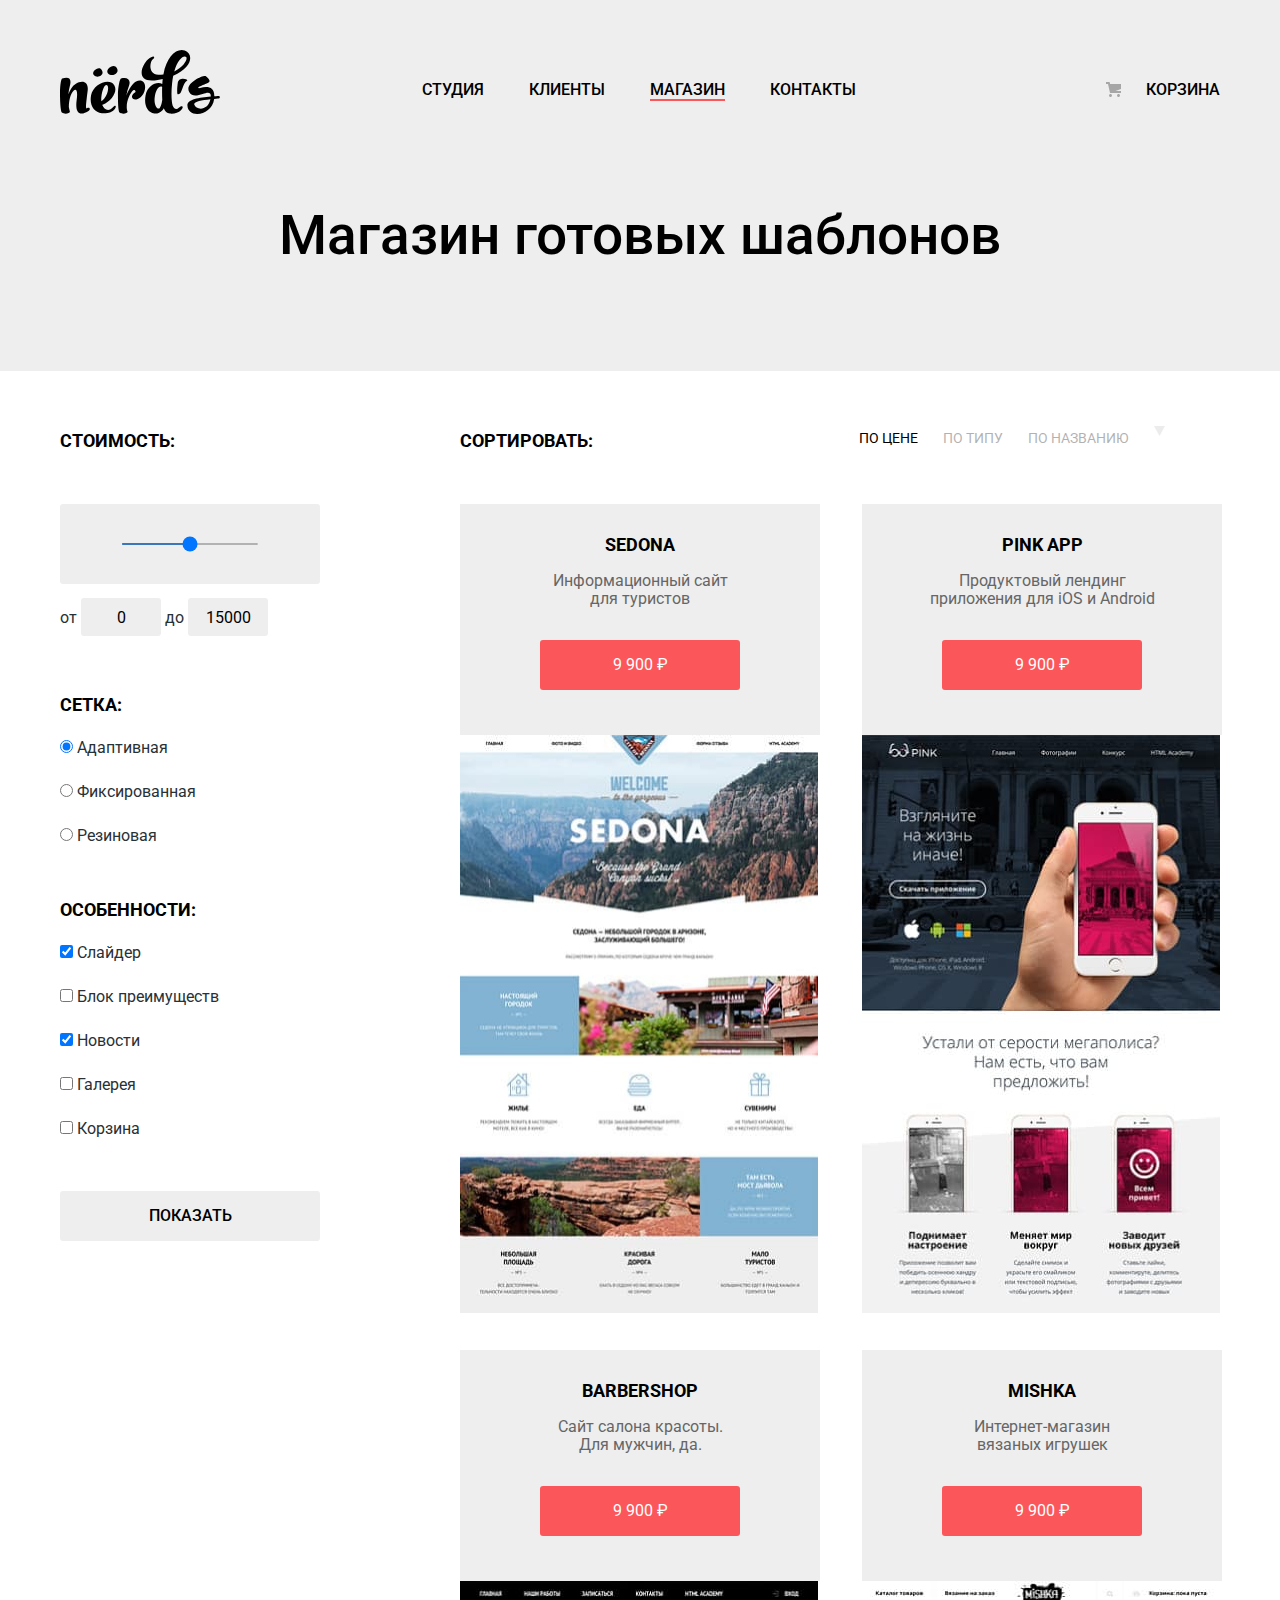
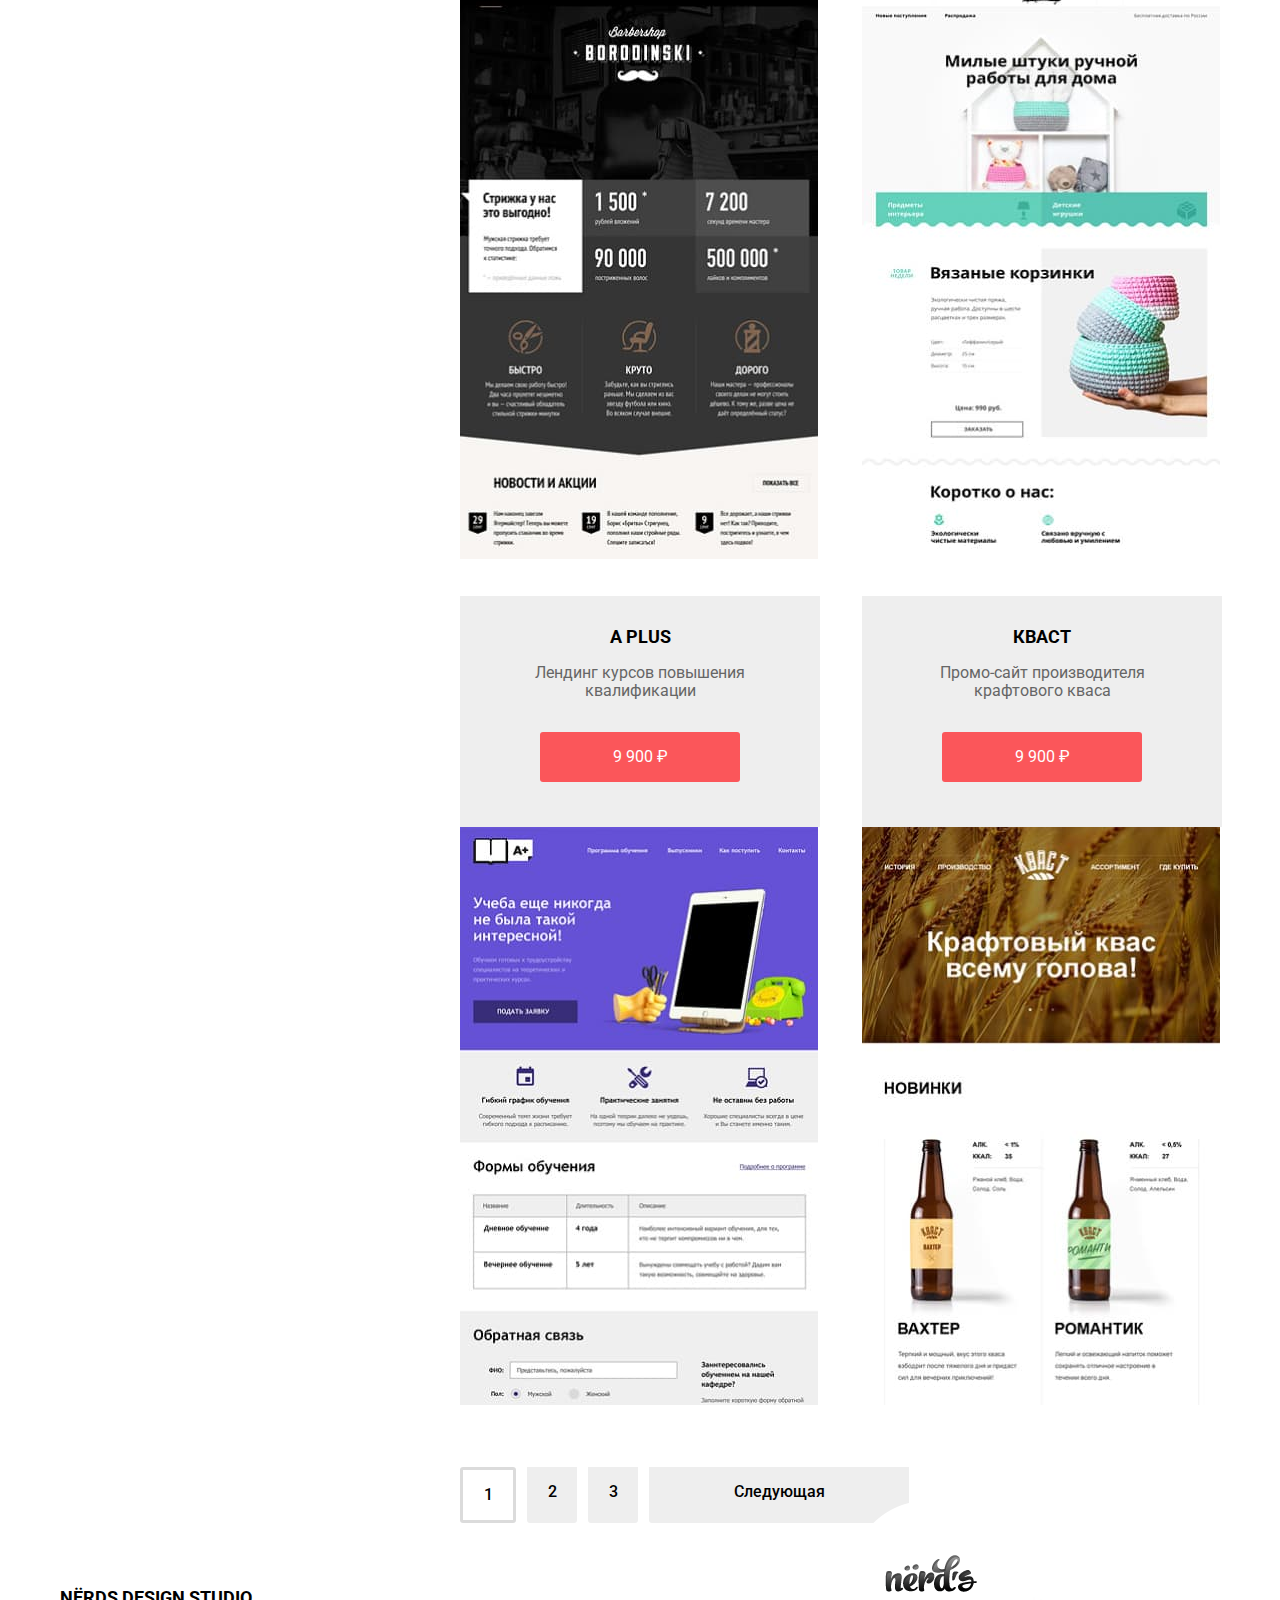
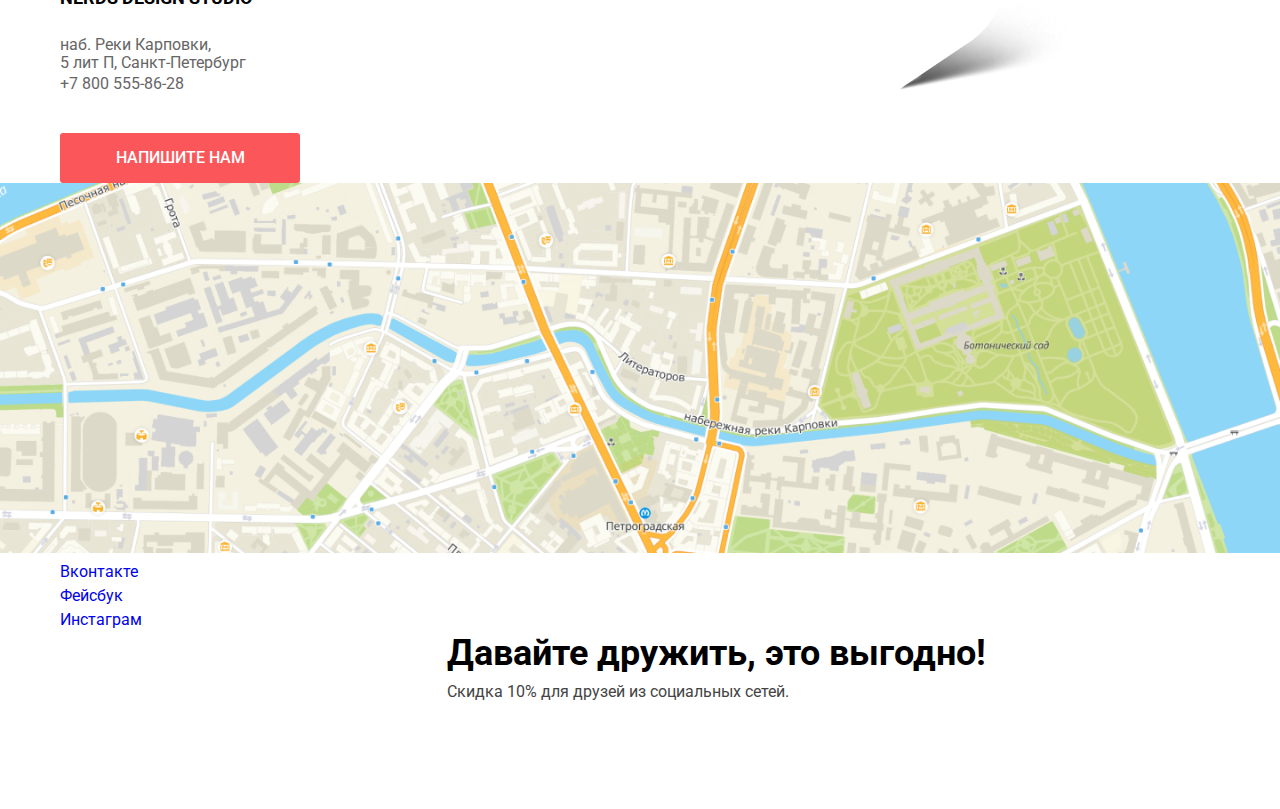
==== catalog.html @ 6fd30f1c "Доработка сетки" ====
<!DOCTYPE html>
<html class="page" lang="ru">
  <head>
    <meta charset="utf-8">
    <link rel="icon" href="favicon.ico.">
    <link rel="icon" href="img/favicon.svg" type="image/svg+xml">
    <link rel="apple-touch-icon" href="img/favicon-180.png">
    <link rel="manifest" href="manifest.webmanifest">
    <title>Нёрдс каталог</title>
    <link href="https://fonts.googleapis.com/css2?family=Roboto:wght@400;500;700&display=swap" rel="stylesheet">
    <link href="normalize.css" rel="stylesheet">
    <link href="style.css" rel="stylesheet">
  </head>

  <body>

    <header class="main-header">
      <div class="container">
        <nav class="main-nav">
          <a class="main-header-logo" href="index.html">
            <img class="logo-img" src="img/nerds-logo.svg" width="160" height="65" alt="Логотип сайта Nёrds">
          </a>
          <ul class="site-nav list">
            <li><a class="site-link link" href="#">Студия</a></li>
            <li><a class="site-link link" href="#">Клиенты</a></li>
            <li><a class="site-link active link" href="catalog.html">Магазин</a></li>
            <li><a class="site-link link" href="#">Контакты</a></li>
          </ul>
          <a class="basket" href="#">Корзина</a>
        </nav>
      </div>
    </header>

    <main class="main">
      <h1 class="catalog-title">Магазин готовых шаблонов</h1>
      <div class="container">
        <div class="filter-container">
          <div class="filter-box">
            <section class="price">
              <h2 class="price-title range-title">стоимость:</h2>
              <form class="filter-form" action="https://echo.htmlacademy.ru/" method="get">
                <p class="box-filter-range">
                  <input class="filter-range" type="range" min="0" max="15000" step="100">
                </p>
                <p class="filter-importance">
                  <label for="min">от</label>
                  <input class="filter-importance-min" type="text" name="min" id="min" value="0">
                  <label for="max">до</label>
                  <input class="filter-importance-max" type="text" name="max" id="max" value="15000">
                </p>
                <h2 class="visually-hidden">Фильтр</h2>
                <fieldset class="layout">
                  <legend class="layout-title range-title">Сетка:</legend>
                  <ul class="layout-list list">
                    <li class="layout-item">
                      <input type="radio" name="view" id="filter-adaptive" value="adaptive" checked>
                      <label class="layout-view" for="filter-adaptive">Адаптивная</label>
                    </li>
                    <li class="layout-item">
                      <input type="radio" name="view" id="filter-fixed" value="fixed">
                      <label class="layout-view" for="filter-fixed">Фиксированная</label>
                    </li>
                    <li class="layout-item">
                      <input type="radio" name="view" id="filter-stretching" value="stretching">
                      <label class="layout-view" for="filter-stretching">Резиновая</label>
                    </li>
                  </ul>
                </fieldset>
                <fieldset class="features">
                <legend class="features-title range-title">Особенности:</legend>
                  <ul class="features-list list">
                    <li class="features-item">
                      <input type="checkbox" name="slider" id="filter-slider" checked>
                      <label for="filter-slider">Слайдер</label>
                    </li>
                    <li class="features-item">
                      <input type="checkbox" name="advantages" id="filter-advantages">
                      <label for="filter-advantages">Блок преимуществ</label>
                    </li>
                    <li class="features-item">
                      <input type="checkbox" name="news" id="filter-news" checked>
                      <label for="filter-news">Новости</label>
                    </li>
                    <li class="features-item">
                      <input type="checkbox" name="gallery" id="filter-gallery">
                      <label for="filter-gallery">Галерея</label>
                    </li>
                    <li class="features-item">
                      <input type="checkbox" name="basket" id="filter-basket">
                      <label for="filter-basket">Корзина</label>
                    </li>
                  </ul>
                </fieldset>
                  <button class="button filter-button button-nav" type="submit">Показать</button>
              </form>
            </section>
          </div>
          <div class="sorting-box">
            <section class="sorting">
              <h2 class="sorting-title range-title">сортировать:</h2>
              <div class="sorting-container">
                <ul class="sorting-list list">
                  <li class="sorting-item">
                    <a class="sorting-link active link" href="#">По цене</a>
                  </li>
                  <li class="sorting-item">
                    <a class="sorting-link link" href="#">По типу</a>
                  </li>
                  <li class="sorting-item">
                    <a class="sorting-link link" href="#">По названию</a>
                  </li>
                  <li class="sorting-item sorting-item-next">
                    <a class="sorting-link-next link active" href="#"></a>
                  </li>
                  <li class="sorting-item sorting-item-back">
                    <a class="sorting-link-back link" href="#"></a>
                  </li>
                </ul>
              </div>
            </section>

            <section class="product">
              <h2 class="visually-hidden">Шаблоны сайтов</h2>
              <ul class="product-list list">
                <li class="product-item">
                  <div class="product-description">
                    <a class="product-title-link link" href="#">
                      <h3 class="product-title">SEDONA</h3>
                    </a>
                    <p class="prodduct-content">Информационный сайт<br>для туристов</p>
                    <button class="button product-button change" type="button">9 900 ₽</button>
                  </div>
                  <div class="product-img-background">
                   <img class="product-img" src="img/img-sedona.jpg" width="358" height="578" alt="Шаблон сайта SEDONA">
                  </div>
                </li>
                <li class="product-item">
                  <div class="product-description">
                    <a class="product-title-link link" href="#">
                      <h3 class="product-title">Pink App</h3>
                    </a>
                    <p class="prodduct-content">Продуктовый лендинг приложения для iOS и Android</p>
                    <button class="button product-button change" type="button">9 900 ₽</button>
                  </div>
                  <img class="product-img" src="img/img-pink.jpg" width="358" height="578" alt="Шаблон сайта PINK">
                </li>
                <li class="product-item">
                  <div class="product-description">
                    <a class="product-title-link link" href="#">
                      <h3 class="product-title">Barbershop</h3>
                    </a>
                    <p class="prodduct-content">Сайт салона красоты.<br>Для мужчин, да.</p>
                    <button class="button product-button change" type="button">9 900 ₽</button>
                  </div>
                  <img class="product-img" src="img/img-barbershop.jpg" width="358" height="578"
                     alt="Шаблон сайта барбершоп BORODINSKI">
                </li>
                <li class="product-item">
                  <div class="product-description">
                    <a class="product-title-link link" href="#">
                      <h3 class="product-title">MISHKA</h3>
                    </a>
                    <p class="prodduct-content">Интернет-магазин<br>вязаных игрушек</p>
                    <button class="button product-button change" type="button">9 900 ₽</button>
                  </div>
                  <img class="product-img" src="img/img-mishka.jpg" width="358" height="578" alt="Шаблон сайта MISHKA">
                </li>
                <li class="product-item">
                  <div class="product-description">
                    <a class="product-title-link link" href="#">
                      <h3 class="product-title">A Plus</h3>
                    </a>
                    <p class="prodduct-content">Лендинг курсов повышения квалификации</p>
                    <button class="button product-button change" type="button">9 900 ₽</button>
                  </div>
                  <img class="product-img" src="img/img-aplus.jpg" width="358" height="578" alt="Шаблон сайта A Plus">
                </li>
                <li class="product-item">
                  <div class="product-description">
                    <a class="product-title-link link" href="#">
                      <h3 class="product-title">КВАСТ</h3>
                    </a>
                    <p class="prodduct-content">Промо-сайт производителя крафтового кваса</p>
                    <button class="button product-button change" type="button">9 900 ₽</button>
                  </div>
                  <img class="product-img" src="img/img-kvast.jpg" width="358" height="578" alt="Шаблон сайта КВАСТ">
                </li>
              </ul>
              <ul class="pages-navigation-list list">
                <li class="pages-navigation-item button-nav active">
                  <a class="pages-navigation-link link button-nav">1</a>
                </li>
                <li class="pages-navigation-item button-nav">
                  <a class="pages-navigation-link link button-nav" href="#">2</a>
                </li>
                <li class="pages-navigation-item button-nav">
                  <a class="pages-navigation-link link button-nav" href="#">3</a>
                </li>
                <li class="pages-navigation-item button-nav">
                  <a class="pages-navigation-link pages-navigation-next link button-nav" href="#">Следующая</a>
                </li>
              </ul>
            </section>
          </div>
        </div>
      </div>

      <section class="contacts">
        <div class="container">
          <h2 class="visually-hidden">Контактная информация</h2>
          <p class="contacts-text">
            <span>NЁRDS DESIGN STUDIO</span><br>наб. Реки Карповки,<br>5 лит П, Санкт-Петербург
          </p>
          <p class="contacts-text-phone">
            <a class="contacts-phone link" href="tel:+78005558628">+7 800 555-86-28</a>
          </p>
          <p class="contacts-button">
            <a class="contacts-link button link change" href="#">Напишите нам</a>
          </p>
        </div>
        <img class="contacts-map-img" src="img/map.png" width="1440" height="416" alt="Карта">
        <img class="contacts-marker-img" src="img/map-marker.png" width="231" height="190" alt="Маркер на карте указывает
          месторасположение">
      </section>

    </main>

    <footer class="main-footer container footer-box">
      <section class="socials">
        <h2 class="visually-hidden">Социальные сети</h2>
        <ul class="socials-list list">
          <li class="socials-item">
            <a class="socials-button link" href="#">Вконтакте</a>
          </li>
          <li class="socials-item">
            <a class="socials-button link" href="#">Фейсбук</a>
          </li>
          <li class="socials-item">
            <a class="socials-button link" href="#">Инстаграм</a>
          </li>
        </ul>
      </section>

      <section class="copyright">
        <h2 class="copyright-title">Давайте дружить, это выгодно!</h2>
        <p class="copyright-text">Скидка 10% для друзей из социальных сетей.</p>
      </section>
    </footer>

    <!-- <div class="container">
      <section class="modal">
        <h2 class="modal-title">Напишите нам</h2>
        <form class="connection-form" action="https://echo.htmlacademy.ru/" method="post">
          <div class="modal-input-box">
          <p>
            <label class="modal-name modal-field" for="name">Ваше имя:</label><br>
            <input class="connection-field connection-name" type="text" name="name" id="name" placeholder="Имя Фамилия" required>
          </p>
          <p>
            <label class="modal-email modal-field" for="email">Ваш email:</label><br>
            <input class="connection-field connection-email" type="email" name="email" id="email" placeholder="email@example.com " required>
          </p>
          </div>
          <p>
            <label class="modal-text modal-field" for="text">Текст письма:</label><br>
            <textarea class="connection-field connection-text" rows="5" cols="80" id="text" name="text" placeholder="В свободной форме"></textarea>
          </p>
            <button class="button connection-button change" type="submit">Отправить</button>
        </form>
          <button class="button modal-close" type="button">Закрыть</button>
      </section>
    </div> -->
  </body>
</html>
---- style.css ----
*,
*::before,
*::after {
  box-sizing: border-box;
}

:root {
  --basic-fon: #888888;
  --basic-fon-dark: #EEEEEE;
  --basic-text: #283136;
  --basic-black: #000000;
  --basic-red: #FB565A;
  --basic-golden: #EFC849;
  --basic-grin: #00CA74;
  --basic-grin-light: #00BC6C;
  --basic-grin-dark: #00AA62;
  --basic-white: #FFFFFF;
  --basic-gray: #666666;
  --basic-gray-dark: #444444;
  --basic-gray-light: #D7DCDE;
  --basic-red-light: #E74246;
  --basic-red-dark: #D7373B;
  --basic-gold-light: #EAB534;
  --basic-gold-dark: #E5A722;
  --basic-gray-gray: #B4B9BB;
  --basic-gray-graphite: #DFDFDF;
  --basic-gray-graphite-light: #D5D5D5;
  --basic-graphite: #DBDBDB;
  --basic-white-gray: rgba(255, 255, 255, 0.3);
  --basic-black-gray: rgba(0, 0, 0, 0.3);
  --basic-active-gray: #C1C1C1;
  --basic-white-light: rgba(0, 0, 0, 0.0001);
  --basic-shadow: rgba(0, 1, 1, 0.1);
  --basic-gray-next: #A6A6A6;
}

.page {
  height: 100%;
}


body {
  min-height: 100%;
  min-width: 960px;
  display: grid;
  grid-template-rows: min-content 1fr min-content;
  align-content: start;
  margin: 0;
  padding: 0;
  font-family: "Roboto", Arial, sans-serif;
  font-size: 16px;
  line-height: 24px;
  font-weight: 400;
  color: var(--basic-text);
  background-color: transparent;
}

.main-nav {
  display: grid;
  grid-template-columns: 160px 1fr min-content;
}

.container {
  width: 1180px;
  margin: 0 auto;
  padding: 0 10px;
}
.button {
  font: inherit;
  text-align: center;
  vertical-align: middle;
  text-transform: uppercase;
  border: none;
}

.link {
  text-decoration: none;
}

.list {
  list-style: none;
}

.slide-list {
  margin: 0;
  padding: 0;
}

.site-nav {
  display: flex;
  width: 530px;
  height: 30px;
  line-height: 30px;
  font-weight: 500;
  text-transform: uppercase;
  color: var(--basic-black);
  background-color: transparent;
  margin: 0;
  padding: 0;
  margin-left: 202px;
  padding-top: 75px;
}

.site-nav a {
  text-decoration: none;
  color: var(--basic-black);
  margin-right: 45px;
}

.basket {
  line-height: 30px;
  font-weight: 500;
  text-transform: uppercase;
  color: var(--basic-black);
  background-color: transparent;
  text-decoration: none;
  padding-top: 75px;
  display: flex;
}

.basket::before {
  content: '';
  width: 15px;
  height: 15px;
  background-image: url(img/basket-icon.svg);
  background-repeat: no-repeat;
  margin: 7px 25px 0 0;

}

.main-header,.main-slide {
  background-color: var(--basic-fon-dark);
}

.main-slide {
  margin-bottom: 80px;
}

.site-nav a:hover,.basket:hover,.product-title:hover {
  color: var(--basic-red);
}

.basket:active,.site-link:active {
  color: var(--basic-black-gray);
}

.site-link.active,.basket.active {
  border-bottom: 2px solid var(--basic-red);
}

.logo-img:hover {
  opacity: 0.7;
}

.logo-img:active{
  opacity: 0.3;
}

.main-header-logo {
  padding-top: 49px;
}

.visually-hidden {
  position: absolute;
  width: 1px;
  height: 1px;
  margin: -1px;
  border: 0;
  padding: 0;
  clip-path: inset(100%);
  clip: rect(0 0 0 0);
  overflow: hidden;
}

.slide-item {
  display: grid;
  grid-template-columns: 1fr 760px;
}

.slide-box {
  padding-top: 78px;
  padding-bottom: 80px;
}

.slide-button {
  display: flex;
  justify-content: space-between;
  align-items: center;
  width: 88px;
  height: 18px;
  margin: 0;
  padding: 0;
}

.slide-title {
  font-size: 55px;
  line-height: 55px;
  color: var(--basic-black);
  font-weight: 500;
  margin: 0 0 25px;
}

.slide-link,.contacts-link {
  text-decoration: none;
  color: var(--basic-white);
  background-color: var(--basic-red);
  font-weight: 500;
  line-height: 18px;
  display: inline-block;
  width: 240px;
  height: 50px;
  border-radius: 3px;
  display: flex;
  align-items: center;
  justify-content: center;
}

.slide-text {
  margin: 0 0 38px;
}

.slide-switch {
  width: 18px;
  height: 18px;
  background-color: var(--basic-white);
  border-radius: 50%;
}

/*.slide-switch.active {
  display: block;
  width: 8px;
  height: 8px;
  border: 2px solid var(--basic-active-gray);
  border-radius: 50%;
}*/

.slide-img,.contacts-map-img {
  max-width: 100%;
  height: auto;
}

.services-item::before {
  content: '';
  display: block;
  width: 300px;
  height: 146px;
  margin: 0 0 25px;
}

.services-item-site {
  background-image: url("img/illustration-1.jpg");
  background-repeat: no-repeat;
}

.services-item-applications {
  background-image: url("img/illustration-2.jpg");
  background-repeat: no-repeat;
}

.services-item-presentation {
  background-image: url("img/illustration-3.jpg");
  background-repeat: no-repeat;
}

.services-list {
  display: grid;
  grid-template-columns: 300px 300px 300px;
  grid-gap: 100px;
  margin: 0;
  padding:0 0 80px;
}
.service-card-title {
  font-weight: bold;
  font-size: 24px;
  line-height: 30px;
  text-transform: uppercase;
  color: var(--basic-black);
  margin: 0 0 16px;
}

.service-text {
  font-weight: normal;
  line-height: 24px;
  color: var(--basic-text);
  margin: 0 0 32px;
}

.service-button-box {
  margin: 0;
}

.service-button {
  color: var(--basic-white);
  font-weight: 500;
  line-height: 18px;
  width: 160px;
  height: 50px;
  border-radius: 3px;
  display: inline-block;
}

.service-button.site {
  background-color: var(--basic-red);
  display: flex;
  align-items: center;
  justify-content: center;
}

.service-button.applications {
  background-color: var(--basic-grin);
  display: flex;
  align-items: center;
  justify-content: center;
}

.service-button.presentations {
  background-color: var(--basic-golden);
  display: flex;
  align-items: center;
  justify-content: center;
}

.about-box {
  display: grid;
  grid-template-columns: 655px 1fr;
  margin-bottom: 73px;
}

.about-text {
  font-weight: 500;
  font-size: 45px;
  line-height: 45px;
  color: var(--basic-black);
  margin: 0 0 32px;
  padding-top: 73px;
}

.about-list {
  margin: 0;
  padding: 0;
}

.about-content {
  margin: 0 0 40px;
}

.about-list-title,.advantages-text {
  font-weight: bold;
  text-transform: uppercase;
  font-size: 16px;
}

.about-list-title {
  margin: 0 0 23px;
}

.advantages {
  margin-left: auto;
  padding-top: 39px;
}

.advantages-text {
  color: var(--basic-black);
  margin: 0 0 31px;
  text-align: center;
}

.advantages::before {
  content: '';
  display: block;
  width: 360px;
  height: 208px;
  background-image: url(img/nerds-illustration.png);
  background-repeat: no-repeat;
  margin: 0 0 37px;
}

.advantages-list {
  display: flex;
  width: 360px;
  margin: 0;
  padding: 0;
}

.advantages-content {
  line-height: 18px;
  margin: 0 0 10px;
}

.advantages-text-box {
  margin: 0;
  width: 120px;
}


.advantages-indicator {
  font-weight: bold;
  font-size: 45px;
  line-height: 64px;
  color: var(--basic-black);
}

.percent {
  font-weight: bold;
  font-size: 26px;
  line-height: 40px;
  color: var(--basic-black);
}

.partners {
  margin-bottom: 80px;
}

.partners-img{
  opacity: 0.2;
}

.partners-img:hover {
  opacity: 1;
}

.partners-img:active {
  opacity: 0.1;
}

.partners-img-academy {
  width: 199px;
  height: 57px;
}

.partners-img-barbershop {
  width: 209px;
  height: 90px;
}

.partners-img-pink {
  width: 185px;
  height: 52px;
}

.partners-img-mishka {
  width: 173px;
  height: 84px;
}

.partners-list {
  display: flex;
  justify-content: space-around;
  margin: 0;
  padding: 0;
}

.contacts-text {
  line-height: 18px;
  color: var(--basic-gray);
  margin: 0;
}

.contacts-text-phone {
  margin: 0 0 37px;
}

.contacts-text span {
  font-weight: bold;
  font-size: 18px;
  line-height: 30px;
  text-transform: uppercase;
  color: var(--basic-black);
  margin: 0 0 23px;
  display: inline-block;
}

.contacts-phone {
  color: var(--basic-gray);
}

.contacts-marker-img {
  position: absolute;
  left: 850px;
  right: 360px;
  top: 3100px;
}

.contacts-button {
  margin: 0;
}

.footer-box {
  display: grid;
  grid-template-columns: 1fr 2fr;
}

.socials-list {
  margin: 0;
  padding: 0;
}

.social-button {
  color: inherit;
}

/*.socials-button {
  background-image: url("img/vk-icon.svg");
  background-repeat: no-repeat;
  background-color: red;
}*/

/*.social-button:hover,
.social-button:focus {
  background-color: var(--basic-white);
}*/

.copyright {
  padding: 75px 0 106px;
}

.copyright-title {
  font-weight: bold;
  font-size: 36px;
  line-height: 36px;
  color: var(--basic-black);
  margin: 0 0 10px;
}

.copyright-text {
  line-height: 22px;
  color: var(--basic-gray-dark);
  margin: 0;
}

.modal {
  width: 960px;
  margin: 0 auto;
}

.modal-box {
  width: 761px;
}

.modal-title {
  font-weight: bold;
  font-size: 45px;
  line-height: 53px;
  color: var(--basic-black);
  margin: 0 0 37px;
}

.modal-content {
  margin: 0;
  padding: 0;
}

.modal-input-box {
  display: grid;
  grid-template-columns: 1fr 1fr;
  grid-gap: 40px;
}

.modal-field {
  font-weight: bold;
  line-height: 18px;
  color: var(--basic-black);
}

.connection-button {
  color: var(--basic-white);
  background-color: var(--basic-red);
  font-weight: 500;
  line-height: 18px;
  width: 259px;
  height: 50px;
  border-radius: 3px;
}

.modal-field {
  opacity: 1;
}

.connection-field {
  width: 360px;
  line-height: 18px;
  font: inherit;
  background-color: transparent;
  color: var(--basic-gray-dark);
  border: 2px solid var(--basic-gray-light);
  margin-bottom: 34px;
}

.connection-text {
  width: 760px;
  margin: 0 0 47px;
}

.connection-field:hover {
  border: 2px solid var(--basic-gray-gray);
}

.connection-field:focus {
  border: 2px solid var(--basic-black);
}

.change:hover {
  background-color: var(--basic-red-light);
}

.change:active {
  background-color: var(--basic-red-dark);
  color: var(--basic-white-gray);
}

.product-title:active {
  color: var(--basic-black);
  opacity: 0.3;
}

/*.product-img-background::before {
  content: '';
  display: block;
  width: 360px;
  height: 40px;
  background-image: url(img/background-product.png);
  background-repeat: no-repeat;
  opacity: 0.12;
  margin: 0;
  padding: 0;
}

.product-img-background:hover {
  opacity: 1;
}*/

.button-nav:hover {
  background-color: var(--basic-gray-graphite);
}

.button-nav:active {
  background-color: var(--basic-gray-graphite-light);
  color: var(--basic-black-gray);
  box-shadow: inset 0px 3px 0px var(--basic-shadow);
}

.service-button.applications:hover {
  background-color: var(--basic-grin-light);
}

.service-button.applications:active {
  background-color: var(--basic-grin-dark);
  color: var(--basic-white-gray);
}

.service-button.presentations:hover {
  background-color: var(--basic-gold-light);
}

.service-button.presentations:active {
  background-color: var(--basic-gold-dark);
  color: var(--basic-white-gray);
}

.modal-close {
  background-image: url("img/close-cross.svg");
  background-repeat: no-repeat;
}

.filter-container {
  display: grid;
  grid-template-columns: 260px 1fr;
  grid-column-gap: 140px;
}

.product-list {
  display: grid;
  grid-template-columns: 1fr 1fr;
  grid-column-gap: 42px;
  grid-row-gap: 30px;
  margin: 0 0 55px;
  padding: 0;
}

.catalog-title {
  background-color: var(--basic-fon-dark);
  font-weight: 500;
  font-size: 55px;
  line-height: 55px;
  color: var(--basic-black);
  text-align: center;
  padding: 87px 0 108px;
  margin: 0 0 55px;
}

.range-title {
  font-weight: bold;
  font-size: 18px;
  line-height: 30px;
  color: var(--basic-black);
  text-transform: uppercase;
}

.price-title {
  margin: 0 0 48px;
}

.sorting {
  display: flex;
  align-items: center;
}

.sorting-title {
  margin: 0 266px 48px 0;
  padding: 0;
}

.sorting-list {
  display: flex;
  margin: 0 0 54px;
  padding: 0;
}

.sorting-link {
  font-size: 14px;
  line-height: 18px;
  text-transform: uppercase;
  color: var(--basic-black);
  opacity: 0.3;
  margin: 0 25px 0 0;
}

.sorting-link:hover {
  color: var(--basic-black);
  opacity: 0.6;
}

.sorting-link:active {
  color: var(--basic-black);
  opacity: 1;
}

.sorting-link.active {
  opacity: 1;
}

.sorting-link-next::after {
  content: '';
  display: block;
  width: 11px;
  height: 10px;
  background-repeat: no-repeat;
  background-image: url("img/triangle-hover.svg");
  opacity: 0.2;
}

.sorting-link-next:hover {
  color: var(--basic-gray-next);
  opacity: 1;
}

/*.sorting-link-next.active {

}*/

/*.sorting-link-back {
  background-image: url("img/triangle2.svg");
  background-repeat: no-repeat;
}*/

.box-filter-range {
  background-color: var(--basic-fon-dark);
  width: 260px;
  height: 80px;
  border-radius: 3px;
  display: flex;
  align-items: center;
  justify-content: center;
  margin: 0 0 14px;
}

.filter-range {
  background-color: var(--basic-grin);
  width: 138px;
  height: 2px;
}

.filter-importance {
  margin: 0 0 54px;
}

.filter-importance-min,.filter-importance-max {
  background-color: var(--basic-fon-dark);
  width: 80px;
  height: 38px;
  border: none;
  border-radius: 3px;
  text-align: center;
}

.layout,.features {
  border: none;
  margin: 0;
  padding: 0;
}

.features-title,.layout-title {
  margin-bottom: 16px;
}

.layout-view {
  line-height: 20px;
}

.layout-list {
  margin: 0 0 47px;
  padding: 0;
}

.layout-item,.features-item {
  margin-bottom: 20px;
}

.features-list {
  margin: 0 0 50px;
  padding: 0;
}

.filter-button {
  background-color: var(--basic-fon-dark);
  font-weight: 500;
  font-size: 16px;
  line-height: 18px;
  text-align: center;
  color: var(--basic-black);
  width: 260px;
  height: 50px;
  border-radius: 3px;
}

.product-description {
  text-align: center;
  width: 360px;
  height: 231px;
  background-color: var(--basic-fon-dark);
}

.product-title {
  font-weight: bold;
  font-size: 18px;
  line-height: 30px;
  text-transform: uppercase;
  color: var(--basic-black);
  margin: 0 0 12px;
  padding: 26px 0 0;
}

.prodduct-content {
  width: 255px;
  line-height: 18px;
  color: var(--basic-gray);
  margin: 0 auto;
  margin-bottom: 32px;
  padding: 0;
}

.product-button {
  width: 200px;
  height: 50px;
  background-color: var(--basic-red);
  color: var(--basic-white);
  border-radius: 3px;
}

.product-button:active {
  color: var(--basic-white);
}

.pages-navigation-list {
  display: flex;
  margin: 0 0 60px;
  padding: 0;
}

.pages-navigation-link {
  background-color: inherit;
  color: var(--basic-black);
  font-weight: 500;
  line-height: 18px;
  width: 50px;
  height: 50px;
  display: flex;
  align-items: center;
  justify-content: center;
}

.pages-navigation-item {
  border-radius: 3px;
  background-color: var(--basic-fon-dark);
  text-align: center;
  margin-right: 11px;
}

.pages-navigation-next {
  width: 260px;
  height: 50px;
  display: flex;
  align-items: center;
  justify-content: center;
}

.pages-navigation-item.active {
  background-color: var(--basic-white-light);
  border: 3px solid var(--basic-graphite);
  border-radius: 3px;
}
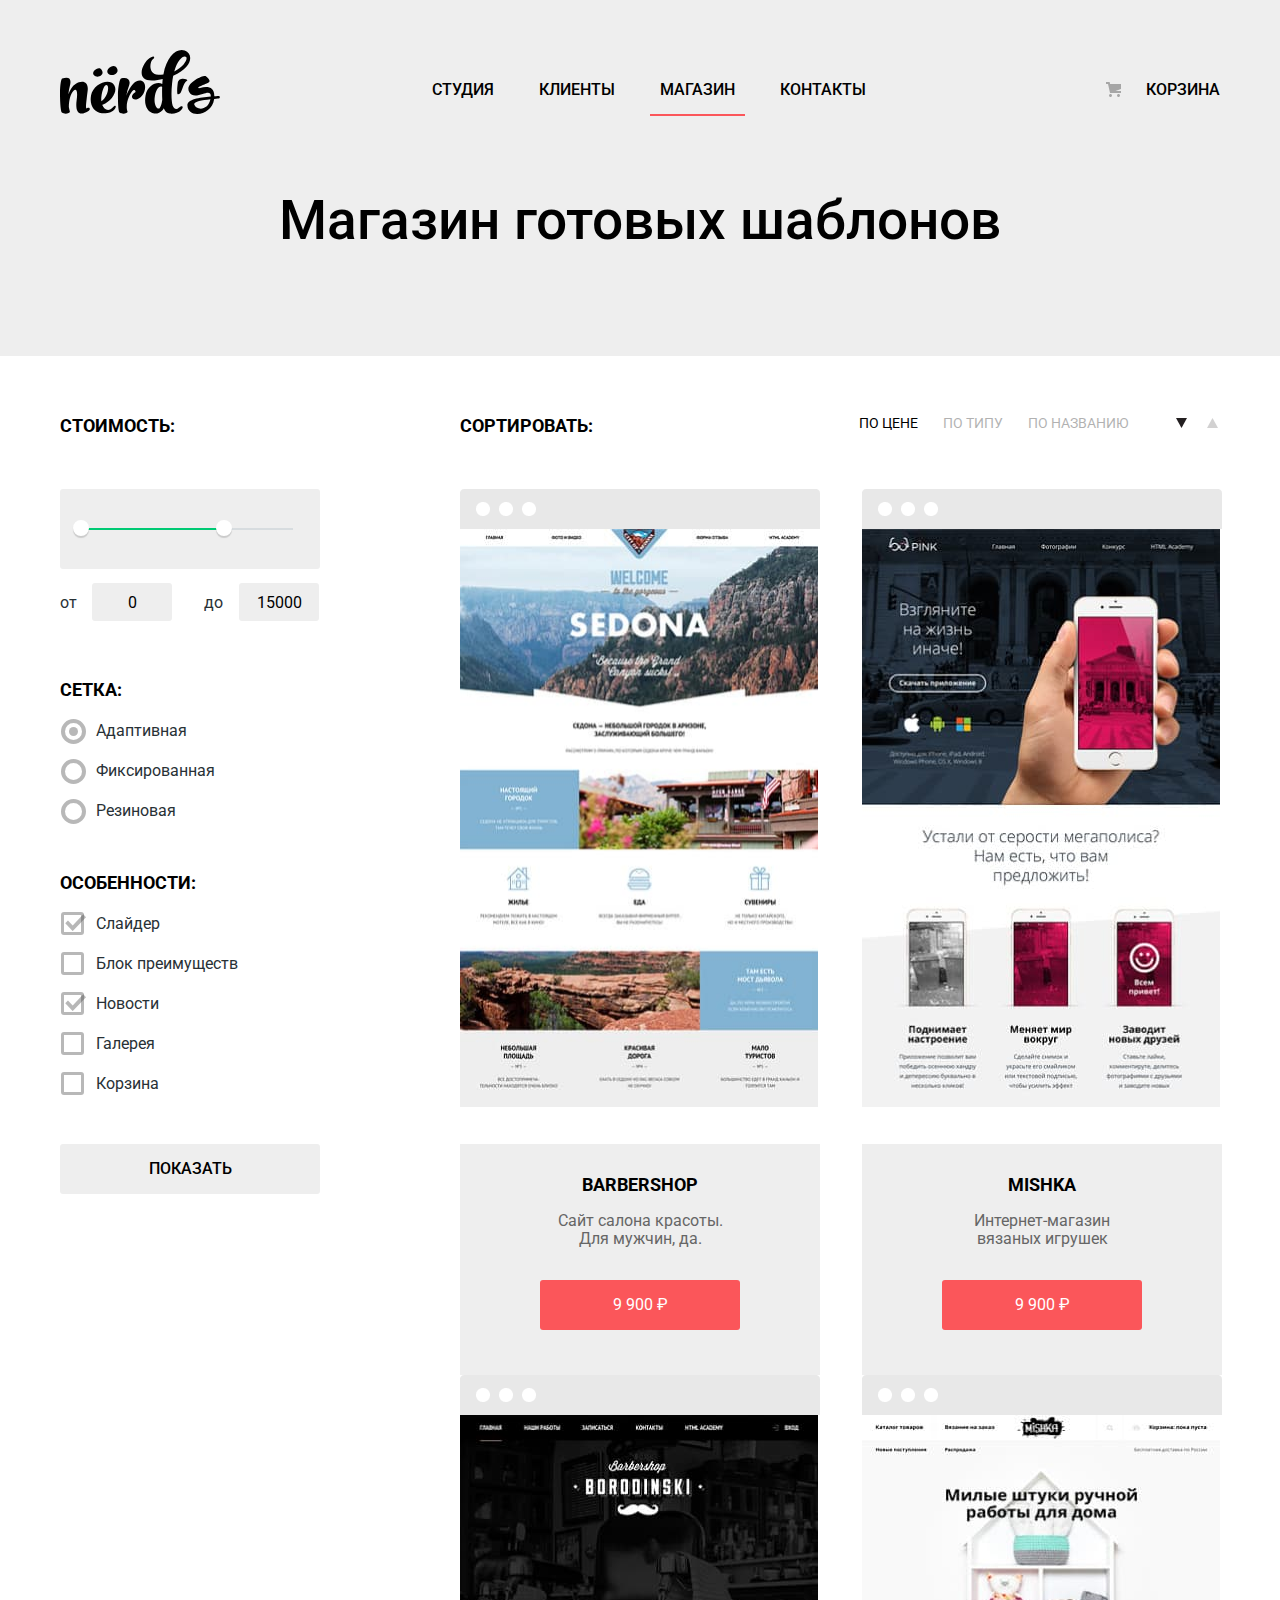
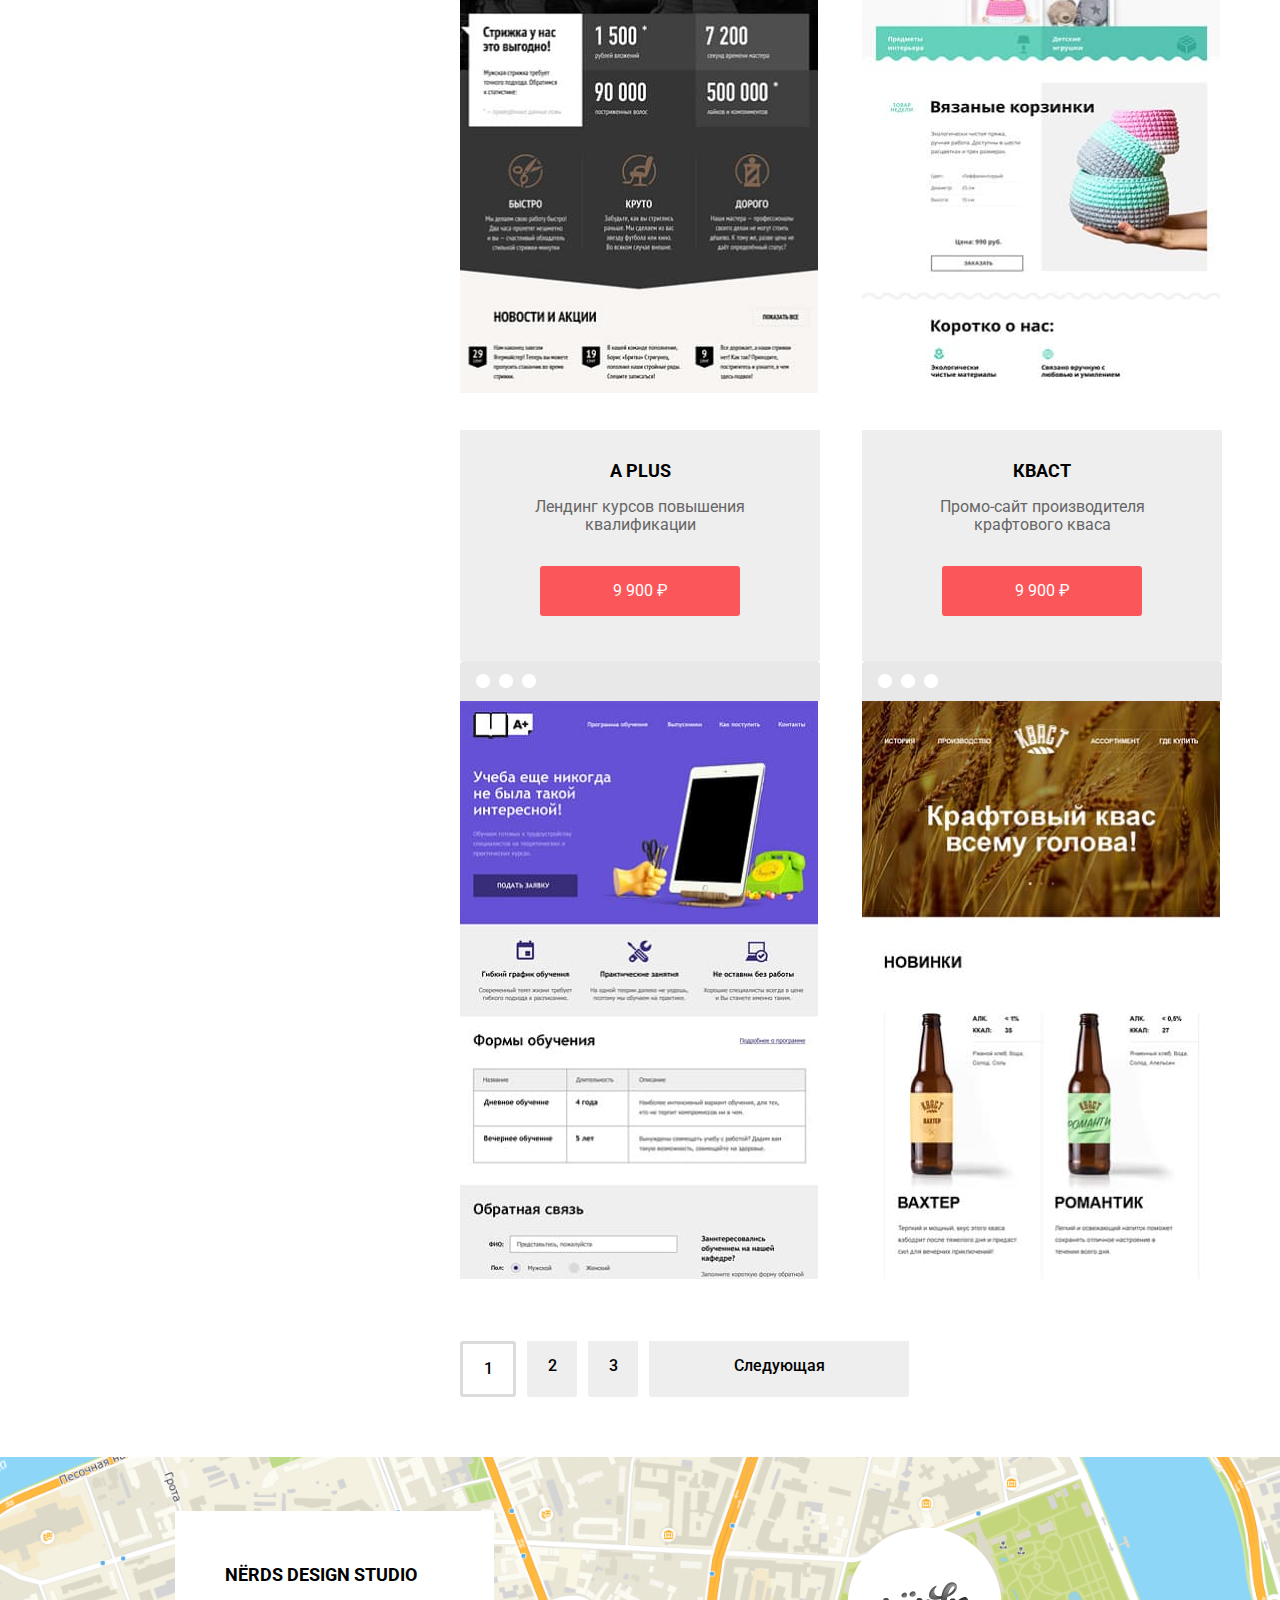
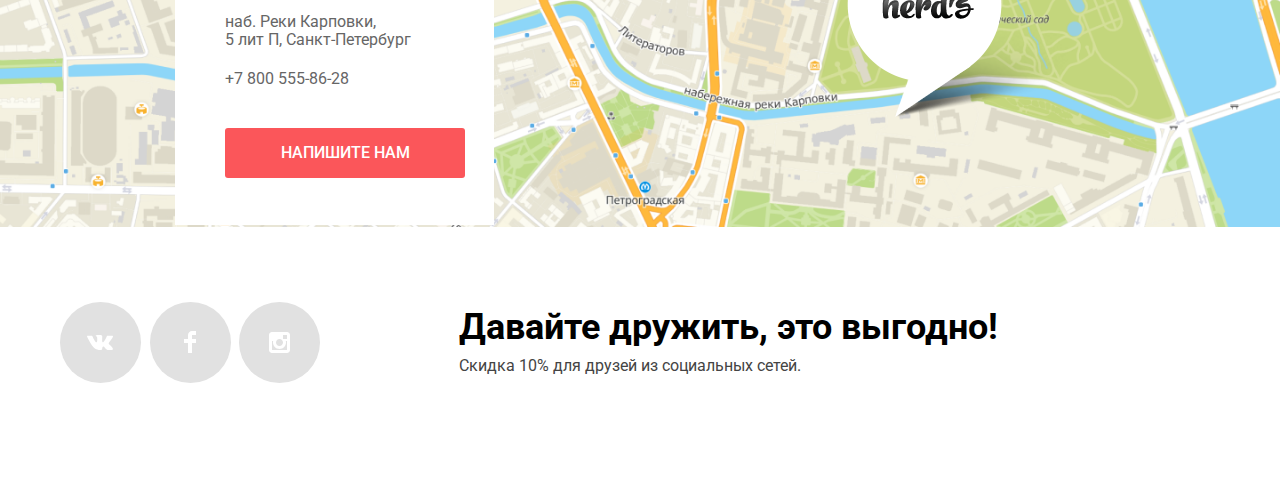
==== commit 3833523d: "Декоративные элементы" ====
--- a/catalog.html
+++ b/catalog.html
@@ -37,31 +37,40 @@
         <div class="filter-container">
           <div class="filter-box">
             <section class="price">
-              <h2 class="price-title range-title">стоимость:</h2>
               <form class="filter-form" action="https://echo.htmlacademy.ru/" method="get">
-                <p class="box-filter-range">
-                  <input class="filter-range" type="range" min="0" max="15000" step="100">
-                </p>
-                <p class="filter-importance">
-                  <label for="min">от</label>
-                  <input class="filter-importance-min" type="text" name="min" id="min" value="0">
-                  <label for="max">до</label>
-                  <input class="filter-importance-max" type="text" name="max" id="max" value="15000">
-                </p>
+                <fieldset class="cost">
+                  <legend class="price-title range-title">стоимость:</legend>
+                   <div class="box-filter-range">
+                    <div class="range-scale">
+                      <div class="range-bar" style="width: 70%; margin-left: 0%;">
+                        <div class="range-toggle range-toggle-min" tabindex="0" style="left: 5%">
+                        </div>
+                        <div class="range-toggle range-toggle-max" tabindex="0" style="left: 60%">
+                        </div>
+                      </div>
+                    </div>
+                   </div>
+                  <p class="filter-importance">
+                    <label for="min">от</label>
+                    <input class="filter-importance-min" type="text" name="min" id="min" value="0">
+                    <label for="max">до</label>
+                    <input class="filter-importance-max" type="text" name="max" id="max" value="15000">
+                  </p>
+                </fieldset>
                 <h2 class="visually-hidden">Фильтр</h2>
                 <fieldset class="layout">
                   <legend class="layout-title range-title">Сетка:</legend>
                   <ul class="layout-list list">
                     <li class="layout-item">
-                      <input type="radio" name="view" id="filter-adaptive" value="adaptive" checked>
+                      <input class="visually-hidden input-radio" type="radio" name="view" id="filter-adaptive" value="adaptive" checked>
                       <label class="layout-view" for="filter-adaptive">Адаптивная</label>
                     </li>
                     <li class="layout-item">
-                      <input type="radio" name="view" id="filter-fixed" value="fixed">
+                      <input class="visually-hidden input-radio" type="radio" name="view" id="filter-fixed" value="fixed">
                       <label class="layout-view" for="filter-fixed">Фиксированная</label>
                     </li>
                     <li class="layout-item">
-                      <input type="radio" name="view" id="filter-stretching" value="stretching">
+                      <input class="visually-hidden input-radio" type="radio" name="view" id="filter-stretching" value="stretching">
                       <label class="layout-view" for="filter-stretching">Резиновая</label>
                     </li>
                   </ul>
@@ -70,24 +79,24 @@
                 <legend class="features-title range-title">Особенности:</legend>
                   <ul class="features-list list">
                     <li class="features-item">
-                      <input type="checkbox" name="slider" id="filter-slider" checked>
-                      <label for="filter-slider">Слайдер</label>
-                    </li>
-                    <li class="features-item">
-                      <input type="checkbox" name="advantages" id="filter-advantages">
-                      <label for="filter-advantages">Блок преимуществ</label>
-                    </li>
-                    <li class="features-item">
-                      <input type="checkbox" name="news" id="filter-news" checked>
-                      <label for="filter-news">Новости</label>
-                    </li>
-                    <li class="features-item">
-                      <input type="checkbox" name="gallery" id="filter-gallery">
-                      <label for="filter-gallery">Галерея</label>
-                    </li>
-                    <li class="features-item">
-                      <input type="checkbox" name="basket" id="filter-basket">
-                      <label for="filter-basket">Корзина</label>
+                      <input class="visually-hidden input-checkbox" type="checkbox" name="slider" id="filter-slider" checked>
+                      <label class="label-checkbox" for="filter-slider">Слайдер</label>
+                    </li>
+                    <li class="features-item">
+                      <input class="visually-hidden input-checkbox" type="checkbox" name="advantages" id="filter-advantages">
+                      <label class="label-checkbox" for="filter-advantages">Блок преимуществ</label>
+                    </li>
+                    <li class="features-item">
+                      <input class="visually-hidden input-checkbox" type="checkbox" name="news" id="filter-news" checked>
+                      <label class="label-checkbox" for="filter-news">Новости</label>
+                    </li>
+                    <li class="features-item">
+                      <input class="visually-hidden input-checkbox" type="checkbox" name="gallery" id="filter-gallery">
+                      <label class="label-checkbox" for="filter-gallery">Галерея</label>
+                    </li>
+                    <li class="features-item">
+                      <input class="visually-hidden input-checkbox" type="checkbox" name="basket" id="filter-basket">
+                      <label class="label-checkbox" for="filter-basket">Корзина</label>
                     </li>
                   </ul>
                 </fieldset>
@@ -123,26 +132,28 @@
               <h2 class="visually-hidden">Шаблоны сайтов</h2>
               <ul class="product-list list">
                 <li class="product-item">
-                  <div class="product-description">
+                  <!-- <div class="product-description">
                     <a class="product-title-link link" href="#">
                       <h3 class="product-title">SEDONA</h3>
                     </a>
                     <p class="prodduct-content">Информационный сайт<br>для туристов</p>
                     <button class="button product-button change" type="button">9 900 ₽</button>
-                  </div>
-                  <div class="product-img-background">
-                   <img class="product-img" src="img/img-sedona.jpg" width="358" height="578" alt="Шаблон сайта SEDONA">
-                  </div>
-                </li>
-                <li class="product-item">
-                  <div class="product-description">
+                  </div> -->
+                  <div class="product-img-background">
+                    <img class="product-img" src="img/img-sedona.jpg" width="358" height="578" alt="Шаблон сайта SEDONA">
+                  </div>
+                </li>
+                <li class="product-item">
+                  <!-- <div class="product-description">
                     <a class="product-title-link link" href="#">
                       <h3 class="product-title">Pink App</h3>
                     </a>
                     <p class="prodduct-content">Продуктовый лендинг приложения для iOS и Android</p>
                     <button class="button product-button change" type="button">9 900 ₽</button>
-                  </div>
-                  <img class="product-img" src="img/img-pink.jpg" width="358" height="578" alt="Шаблон сайта PINK">
+                  </div> -->
+                  <div class="product-img-background">
+                    <img class="product-img" src="img/img-pink.jpg" width="358" height="578" alt="Шаблон сайта PINK">
+                  </div>
                 </li>
                 <li class="product-item">
                   <div class="product-description">
@@ -152,8 +163,10 @@
                     <p class="prodduct-content">Сайт салона красоты.<br>Для мужчин, да.</p>
                     <button class="button product-button change" type="button">9 900 ₽</button>
                   </div>
-                  <img class="product-img" src="img/img-barbershop.jpg" width="358" height="578"
+                  <div class="product-img-background">
+                    <img class="product-img" src="img/img-barbershop.jpg" width="358" height="578"
                      alt="Шаблон сайта барбершоп BORODINSKI">
+                  </div>
                 </li>
                 <li class="product-item">
                   <div class="product-description">
@@ -163,7 +176,9 @@
                     <p class="prodduct-content">Интернет-магазин<br>вязаных игрушек</p>
                     <button class="button product-button change" type="button">9 900 ₽</button>
                   </div>
-                  <img class="product-img" src="img/img-mishka.jpg" width="358" height="578" alt="Шаблон сайта MISHKA">
+                  <div class="product-img-background">
+                   <img class="product-img" src="img/img-mishka.jpg" width="358" height="578" alt="Шаблон сайта MISHKA">
+                  </div>
                 </li>
                 <li class="product-item">
                   <div class="product-description">
@@ -173,7 +188,9 @@
                     <p class="prodduct-content">Лендинг курсов повышения квалификации</p>
                     <button class="button product-button change" type="button">9 900 ₽</button>
                   </div>
-                  <img class="product-img" src="img/img-aplus.jpg" width="358" height="578" alt="Шаблон сайта A Plus">
+                  <div class="product-img-background">
+                    <img class="product-img" src="img/img-aplus.jpg" width="358" height="578" alt="Шаблон сайта A Plus">
+                  </div>
                 </li>
                 <li class="product-item">
                   <div class="product-description">
@@ -183,7 +200,9 @@
                     <p class="prodduct-content">Промо-сайт производителя крафтового кваса</p>
                     <button class="button product-button change" type="button">9 900 ₽</button>
                   </div>
-                  <img class="product-img" src="img/img-kvast.jpg" width="358" height="578" alt="Шаблон сайта КВАСТ">
+                  <div class="product-img-background">
+                    <img class="product-img" src="img/img-kvast.jpg" width="358" height="578" alt="Шаблон сайта КВАСТ">
+                  </div>
                 </li>
               </ul>
               <ul class="pages-navigation-list list">
@@ -206,21 +225,23 @@
       </div>
 
       <section class="contacts">
-        <div class="container">
-          <h2 class="visually-hidden">Контактная информация</h2>
-          <p class="contacts-text">
-            <span>NЁRDS DESIGN STUDIO</span><br>наб. Реки Карповки,<br>5 лит П, Санкт-Петербург
-          </p>
-          <p class="contacts-text-phone">
-            <a class="contacts-phone link" href="tel:+78005558628">+7 800 555-86-28</a>
-          </p>
-          <p class="contacts-button">
-            <a class="contacts-link button link change" href="#">Напишите нам</a>
-          </p>
+        <div class="map-box">
+          <div class="contacts-box">
+            <h2 class="visually-hidden">Контактная информация</h2>
+            <p class="contacts-text">
+              <span>NЁRDS DESIGN STUDIO</span><br>наб. Реки Карповки,<br>5 лит П, Санкт-Петербург
+            </p>
+            <p class="contacts-text-phone">
+              <a class="contacts-phone link" href="tel:+78005558628">+7 800 555-86-28</a>
+            </p>
+            <p class="contacts-button">
+              <a class="contacts-link button link change" href="#">Напишите нам</a>
+            </p>
+          </div>
+          <img class="contacts-map-img" src="img/map.png" width="1440" height="416" alt="Карта">
+          <img class="contacts-marker-img" src="img/map-marker.png" width="231" height="190" alt="Маркер на карте указывает
+          месторасположение">
         </div>
-        <img class="contacts-map-img" src="img/map.png" width="1440" height="416" alt="Карта">
-        <img class="contacts-marker-img" src="img/map-marker.png" width="231" height="190" alt="Маркер на карте указывает
-          месторасположение">
       </section>
 
     </main>
@@ -230,13 +251,25 @@
         <h2 class="visually-hidden">Социальные сети</h2>
         <ul class="socials-list list">
           <li class="socials-item">
-            <a class="socials-button link" href="#">Вконтакте</a>
+            <a class="socials-button link" href="#"><span class="visually-hidden">Вконтакте</span>
+              <svg width="27" height="15" viewBox="0 0 27 15" fill="none" xmlns="http://www.w3.org/2000/svg">
+              <path d="M16.138 11.51C17.094 11.201 18.318 13.55 19.621 14.449C20.599 15.13 21.348 14.983 21.348 14.983L24.821 14.933C24.821 14.933 26.636 14.821 25.778 13.379C25.707 13.259 25.275 12.31 23.193 10.357C21.016 8.31404 21.311 8.64504 23.932 5.11304C25.529 2.96004 26.168 1.64504 25.968 1.08504C25.776 0.546037 24.603 0.686037 24.603 0.686037L20.69 0.713037C20.309 0.714037 19.986 0.832037 19.839 1.22804C19.836 1.23204 19.218 2.89404 18.394 4.30704C16.653 7.29604 15.958 7.45504 15.67 7.26804C15.009 6.83504 15.176 5.53104 15.176 4.60404C15.176 1.70704 15.608 0.499037 14.33 0.187037C13.903 0.0830374 13.591 0.0150374 12.502 0.00503741C11.11 -0.0159626 9.92797 0.00503743 9.25797 0.334037C8.81297 0.557037 8.47197 1.04604 8.67897 1.07404C8.93897 1.10904 9.52197 1.23404 9.83397 1.66004C10.235 2.21204 10.223 3.44904 10.223 3.44904C10.223 3.44904 10.452 6.86004 9.68297 7.28304C9.15497 7.57304 8.43297 6.98104 6.87997 4.26704C6.08697 2.87904 5.48797 1.34504 5.48797 1.34504C5.48797 1.34504 5.37197 1.06004 5.16197 0.904037C4.91197 0.719037 4.56197 0.660037 4.56197 0.660037L0.84797 0.684037C0.84797 0.684037 0.28997 0.700037 0.0849697 0.946037C-0.0970303 1.16404 0.0699697 1.61404 0.0699697 1.61404C0.0699697 1.61404 2.97897 8.49504 6.27297 11.961C9.29297 15.143 12.725 14.932 12.725 14.932H14.28C14.28 14.932 14.749 14.878 14.989 14.62C15.213 14.38 15.203 13.929 15.203 13.929C15.203 13.929 15.172 11.82 16.138 11.51Z" fill="white"/>
+              </svg>
+            </a>
           </li>
           <li class="socials-item">
-            <a class="socials-button link" href="#">Фейсбук</a>
+            <a class="socials-button link" href="#"><span class="visually-hidden">Фейсбук</span>
+              <svg width="12" height="22" viewBox="0 0 12 22" fill="none" xmlns="http://www.w3.org/2000/svg">
+              <path d="M12 4V0H8C5.79086 0 4 1.79086 4 4V8H0V12H4V22H8V12H12V8H8V4H12Z" fill="white"/>
+              </svg>
+            </a>
           </li>
           <li class="socials-item">
-            <a class="socials-button link" href="#">Инстаграм</a>
+            <a class="socials-button link" href="#"><span class="visually-hidden">Инстаграм</span>
+              <svg width="21" height="21" viewBox="0 0 21 21" fill="none" xmlns="http://www.w3.org/2000/svg">
+              <path fill-rule="evenodd" clip-rule="evenodd" d="M3 0H18C19.65 0 21 1.35 21 3V18C21 19.65 19.65 21 18 21H3C1.35 21 0 19.65 0 18V3C0 1.35 1.35 0 3 0ZM14 10.5C14 8.57 12.43 7 10.5 7C8.57 7 7 8.57 7 10.5C7 12.43 8.57 14 10.5 14C12.43 14 14 12.43 14 10.5ZM3 18V9H4.181C4.0626 9.49127 4.00186 9.99467 4 10.5C4 14.0899 6.91015 17 10.5 17C14.0899 17 17 14.0899 17 10.5C16.9986 9.99464 16.9379 9.49118 16.819 9H18V18H3ZM14 7H18V3H14V7Z" fill="white"/>
+              </svg>
+            </a>
           </li>
         </ul>
       </section>
@@ -247,28 +280,6 @@
       </section>
     </footer>
 
-    <!-- <div class="container">
-      <section class="modal">
-        <h2 class="modal-title">Напишите нам</h2>
-        <form class="connection-form" action="https://echo.htmlacademy.ru/" method="post">
-          <div class="modal-input-box">
-          <p>
-            <label class="modal-name modal-field" for="name">Ваше имя:</label><br>
-            <input class="connection-field connection-name" type="text" name="name" id="name" placeholder="Имя Фамилия" required>
-          </p>
-          <p>
-            <label class="modal-email modal-field" for="email">Ваш email:</label><br>
-            <input class="connection-field connection-email" type="email" name="email" id="email" placeholder="email@example.com " required>
-          </p>
-          </div>
-          <p>
-            <label class="modal-text modal-field" for="text">Текст письма:</label><br>
-            <textarea class="connection-field connection-text" rows="5" cols="80" id="text" name="text" placeholder="В свободной форме"></textarea>
-          </p>
-            <button class="button connection-button change" type="submit">Отправить</button>
-        </form>
-          <button class="button modal-close" type="button">Закрыть</button>
-      </section>
-    </div> -->
+
   </body>
 </html>
--- a/style.css
+++ b/style.css
@@ -32,6 +32,10 @@
   --basic-white-light: rgba(0, 0, 0, 0.0001);
   --basic-shadow: rgba(0, 1, 1, 0.1);
   --basic-gray-next: #A6A6A6;
+  --basic-gray-social: #E1E1E1;
+  --basic-gray-input: #4D4D4D;
+  --basic-gray-range: #D7DCDF;
+  --basic-gray-toggle: #ABABAB;
 }
 
 .page {
@@ -86,26 +90,37 @@
   padding: 0;
 }
 
+.slide-box {
+  width: 538px;
+  margin-right: -140px;
+}
+
 .site-nav {
   display: flex;
+  flex-wrap: wrap;
   width: 530px;
-  height: 30px;
   line-height: 30px;
   font-weight: 500;
   text-transform: uppercase;
   color: var(--basic-black);
   background-color: transparent;
-  margin: 0;
+  margin: 49px 0 0;
   padding: 0;
   margin-left: 202px;
-  padding-top: 75px;
 }
 
 .site-nav a {
   text-decoration: none;
   color: var(--basic-black);
-  margin-right: 45px;
-}
+  display: block;
+  padding: 26px 10px 9px;
+}
+
+.site-nav li:not(:last-child) {
+  margin-right: 25px;
+}
+
+
 
 .basket {
   line-height: 30px;
@@ -114,18 +129,20 @@
   color: var(--basic-black);
   background-color: transparent;
   text-decoration: none;
-  padding-top: 75px;
-  display: flex;
+  padding: 26px 0 9px 50px;
+  margin-top: 49px;
+  position: relative;
 }
 
 .basket::before {
   content: '';
+  position: absolute;
+  top: 33px;
+  left: 10px;
   width: 15px;
   height: 15px;
   background-image: url(img/basket-icon.svg);
   background-repeat: no-repeat;
-  margin: 7px 25px 0 0;
-
 }
 
 .main-header,.main-slide {
@@ -177,19 +194,55 @@
   grid-template-columns: 1fr 760px;
 }
 
+.slide-item {
+  display: none;
+}
+
+.slide-active {
+  display: grid;
+  grid-template-columns: 1fr 760px;
+}
+
 .slide-box {
   padding-top: 78px;
   padding-bottom: 80px;
 }
 
+.slide-container {
+  position: relative;
+}
+
 .slide-button {
-  display: flex;
-  justify-content: space-between;
+  position: absolute;
+  top: 320px;
+  left: 550px;
+  display: flex;
+  flex-wrap: wrap;
   align-items: center;
   width: 88px;
+  margin: 0;
+  padding: 0;
+}
+
+.slide-button li {
+  margin-right: 17px;
+}
+
+.slide-button li:last-child {
+  margin-right: 0;
+}
+
+.slide-switch {
+  width: 18px;
   height: 18px;
-  margin: 0;
-  padding: 0;
+  background-color: var(--basic-white);
+  border-radius: 50%;
+}
+
+.slide-switch.active {
+  background-image: url(img/slide-on.svg);
+  background-repeat: no-repeat;
+  background-position: center;
 }
 
 .slide-title {
@@ -219,24 +272,28 @@
   margin: 0 0 38px;
 }
 
-.slide-switch {
-  width: 18px;
-  height: 18px;
-  background-color: var(--basic-white);
-  border-radius: 50%;
-}
-
-/*.slide-switch.active {
-  display: block;
-  width: 8px;
-  height: 8px;
-  border: 2px solid var(--basic-active-gray);
-  border-radius: 50%;
-}*/
-
 .slide-img,.contacts-map-img {
   max-width: 100%;
   height: auto;
+}
+
+.map-box {
+  position: relative;
+}
+
+.contacts-marker-img {
+  position: absolute;
+  left: 847px;
+  top: 70px;
+}
+
+.contacts-box {
+  background-color: var(--basic-white);
+  width: 319px;
+  margin: 0;
+  position: absolute;
+  top: 54px;
+  left: 175px;
 }
 
 .services-item::before {
@@ -340,6 +397,26 @@
   padding: 0;
 }
 
+.about-item {
+  position: relative;
+  margin-bottom: 16px;
+  padding-left: 35px;
+}
+
+.about-item:last-child {
+  margin-bottom: 0;
+}
+
+.about-item::before {
+  content: "";
+  position: absolute;
+  top: 11px;
+  left: 0px;
+  width: 25px;
+  height: 2px;
+  background-color: var(--basic-red);
+}
+
 .about-content {
   margin: 0 0 40px;
 }
@@ -385,6 +462,7 @@
 .advantages-content {
   line-height: 18px;
   margin: 0 0 10px;
+  position: relative;
 }
 
 .advantages-text-box {
@@ -401,6 +479,8 @@
 }
 
 .percent {
+  position: absolute;
+  top: 5px;
   font-weight: bold;
   font-size: 26px;
   line-height: 40px;
@@ -409,6 +489,12 @@
 
 .partners {
   margin-bottom: 80px;
+  border-top: 2px solid var(--basic-fon-dark);
+  border-bottom: 2px solid var(--basic-fon-dark);
+}
+
+.partners-item {
+  padding: 44px 0 42px;
 }
 
 .partners-img{
@@ -428,24 +514,75 @@
   height: 57px;
 }
 
+.partners-item-academy {
+  display: block;
+  position: relative;
+}
+
+.partners-item-academy::after {
+  content: "";
+  position: absolute;
+  top: center;
+  right: -48px;
+  width: 2px;
+  height: 52px;
+  background-color: var(--basic-fon-dark);
+}
+
 .partners-img-barbershop {
   width: 209px;
   height: 90px;
 }
 
+.partners-item-barbershop {
+  display: block;
+  position: relative;
+}
+
+.partners-item-barbershop::after {
+  content: "";
+  position: absolute;
+  top: 18px;
+  right: -44px;
+  width: 2px;
+  height: 52px;
+  background-color: var(--basic-fon-dark);
+}
+
 .partners-img-pink {
   width: 185px;
   height: 52px;
 }
 
+.partners-item-pink {
+  display: block;
+  position: relative;
+}
+
+.partners-item-pink::after {
+  content: "";
+  position: absolute;
+  top: center;
+  right: -55px;
+  width: 2px;
+  height: 52px;
+  background-color: var(--basic-fon-dark);
+}
+
 .partners-img-mishka {
   width: 173px;
   height: 84px;
 }
 
+.partners-item-mishka {
+  display: block;
+}
+
 .partners-list {
   display: flex;
+  flex: wrap;
   justify-content: space-around;
+  align-items: center;
   margin: 0;
   padding: 0;
 }
@@ -453,10 +590,12 @@
 .contacts-text {
   line-height: 18px;
   color: var(--basic-gray);
-  margin: 0;
+  margin: 0 0 18px;
+  padding: 49px 0 0 50px;
 }
 
 .contacts-text-phone {
+  padding-left: 50px;
   margin: 0 0 37px;
 }
 
@@ -474,14 +613,8 @@
   color: var(--basic-gray);
 }
 
-.contacts-marker-img {
-  position: absolute;
-  left: 850px;
-  right: 360px;
-  top: 3100px;
-}
-
 .contacts-button {
+  padding:0 0 47px 50px;
   margin: 0;
 }
 
@@ -491,24 +624,36 @@
 }
 
 .socials-list {
-  margin: 0;
-  padding: 0;
-}
-
-.social-button {
+  margin: 0 139px 0 0;
+  padding: 68px 0 76px;
+  width: 260px;
+  display: flex;
+  flex-wrap: wrap;
+  justify-content: space-between;
+}
+
+.socials-button {
+  display: flex;
+  align-items: center;
+  justify-content: center;
+  width: 81px;
+  height: 81px;
+  border-radius: 50%;
+  background-color: var(--basic-gray-social);
   color: inherit;
 }
 
-/*.socials-button {
-  background-image: url("img/vk-icon.svg");
-  background-repeat: no-repeat;
-  background-color: red;
-}*/
-
-/*.social-button:hover,
-.social-button:focus {
-  background-color: var(--basic-white);
-}*/
+.socials-button:hover {
+  background-color: var(--basic-red-light);
+}
+
+.socials-button:active {
+  background-color: var(--basic-red-dark);
+}
+
+.socials-button:active path {
+  fill: var(--basic-white-gray);
+}
 
 .copyright {
   padding: 75px 0 106px;
@@ -531,10 +676,12 @@
 .modal {
   width: 960px;
   margin: 0 auto;
+  position: relative;
 }
 
 .modal-box {
   width: 761px;
+  padding: 63px 99px 84px 100px;
 }
 
 .modal-title {
@@ -560,6 +707,8 @@
   font-weight: bold;
   line-height: 18px;
   color: var(--basic-black);
+  display: inline-block;
+  margin-bottom: 9px;
 }
 
 .connection-button {
@@ -578,6 +727,7 @@
 
 .connection-field {
   width: 360px;
+  padding: 14px 14px 14px 14px;
   line-height: 18px;
   font: inherit;
   background-color: transparent;
@@ -613,30 +763,26 @@
   opacity: 0.3;
 }
 
-/*.product-img-background::before {
+.connection-field.invalid {
+  border: 2px solid var(--basic-red-light);
+  color: var(--basic-red-light);
+}
+
+.product-img-background::before {
   content: '';
   display: block;
   width: 360px;
   height: 40px;
   background-image: url(img/background-product.png);
   background-repeat: no-repeat;
+  background-position: 0 0;
   opacity: 0.12;
   margin: 0;
   padding: 0;
 }
 
-.product-img-background:hover {
+.product-img-background:hover::before {
   opacity: 1;
-}*/
-
-.button-nav:hover {
-  background-color: var(--basic-gray-graphite);
-}
-
-.button-nav:active {
-  background-color: var(--basic-gray-graphite-light);
-  color: var(--basic-black-gray);
-  box-shadow: inset 0px 3px 0px var(--basic-shadow);
 }
 
 .service-button.applications:hover {
@@ -658,8 +804,23 @@
 }
 
 .modal-close {
+  width: 21px;
+  height: 21px;
+  background-color: transparent;
   background-image: url("img/close-cross.svg");
   background-repeat: no-repeat;
+  opacity: 0.3;
+  position: absolute;
+  top: 78px;
+  right: 90px;
+}
+
+.modal-close:hover {
+  opacity: 1;
+}
+
+.modal-close:active {
+  opacity: 0.1;
 }
 
 .filter-container {
@@ -684,8 +845,108 @@
   line-height: 55px;
   color: var(--basic-black);
   text-align: center;
-  padding: 87px 0 108px;
+  padding: 72px 0 108px;
   margin: 0 0 55px;
+}
+
+.price-title {
+  margin: 0 0 48px;
+}
+
+.sorting {
+  display: flex;
+  align-items: center;
+}
+
+.sorting-title {
+  margin: 0 266px 48px 0;
+  padding: 0;
+}
+
+.sorting-list {
+  display: flex;
+  flex-wrap: wrap;
+  margin: 0 0 54px;
+  padding: 0;
+}
+
+.sorting-link {
+  padding: 15px 0 15px;
+  font-size: 14px;
+  line-height: 18px;
+  text-transform: uppercase;
+  color: var(--basic-black);
+  opacity: 0.3;
+  margin: 0;
+}
+
+.sorting-list li:not(:last-child)
+ {
+  margin-right: 25px;
+}
+
+.sorting-link:hover {
+  color: var(--basic-black);
+  opacity: 0.6;
+}
+
+.sorting-link:active {
+  color: var(--basic-black);
+  opacity: 1;
+}
+
+.sorting-link.active {
+  opacity: 1;
+}
+
+.sorting-link-next {
+  position: relative;
+}
+
+.sorting-link-next::after {
+  content: '';
+  position: absolute;
+  padding: 15px 0 15px;
+  top: 7px;
+  left: 22px;
+  width: 11px;
+  height: 10px;
+  background-repeat: no-repeat;
+  background-image: url("img/triangle-active.svg");
+  opacity: 0.2;
+}
+
+.sorting-link-back {
+  position: relative;
+}
+
+.sorting-link-back::before {
+  content: '';
+  position: absolute;
+  padding: 15px 0 15px;
+  top: 7px;
+  left: 28px;
+  width: 11px;
+  height: 10px;
+  background-repeat: no-repeat;
+  background-image: url("img/triangle-active2.svg");
+  opacity: 0.2;
+}
+
+.sorting-link-next:hover::after,
+.sorting-link-back:hover::before
+{
+  opacity: 0.6;
+}
+
+.sorting-link-next:active::after,
+.sorting-link-back:active::before
+{
+  opacity: 1;
+}
+
+.sorting-link-next.active::after {
+  opacity: 1;
 }
 
 .range-title {
@@ -695,73 +956,6 @@
   color: var(--basic-black);
   text-transform: uppercase;
 }
-
-.price-title {
-  margin: 0 0 48px;
-}
-
-.sorting {
-  display: flex;
-  align-items: center;
-}
-
-.sorting-title {
-  margin: 0 266px 48px 0;
-  padding: 0;
-}
-
-.sorting-list {
-  display: flex;
-  margin: 0 0 54px;
-  padding: 0;
-}
-
-.sorting-link {
-  font-size: 14px;
-  line-height: 18px;
-  text-transform: uppercase;
-  color: var(--basic-black);
-  opacity: 0.3;
-  margin: 0 25px 0 0;
-}
-
-.sorting-link:hover {
-  color: var(--basic-black);
-  opacity: 0.6;
-}
-
-.sorting-link:active {
-  color: var(--basic-black);
-  opacity: 1;
-}
-
-.sorting-link.active {
-  opacity: 1;
-}
-
-.sorting-link-next::after {
-  content: '';
-  display: block;
-  width: 11px;
-  height: 10px;
-  background-repeat: no-repeat;
-  background-image: url("img/triangle-hover.svg");
-  opacity: 0.2;
-}
-
-.sorting-link-next:hover {
-  color: var(--basic-gray-next);
-  opacity: 1;
-}
-
-/*.sorting-link-next.active {
-
-}*/
-
-/*.sorting-link-back {
-  background-image: url("img/triangle2.svg");
-  background-repeat: no-repeat;
-}*/
 
 .box-filter-range {
   background-color: var(--basic-fon-dark);
@@ -772,6 +966,11 @@
   align-items: center;
   justify-content: center;
   margin: 0 0 14px;
+
+}
+
+.box-filter-range {
+  position: relative;
 }
 
 .filter-range {
@@ -780,6 +979,40 @@
   height: 2px;
 }
 
+.range-scale {
+  height: 2px;
+  background-color: var(--basic-gray-range);
+  width: 205px;
+}
+
+.range-bar {
+  height: 2px;
+  background-color: var(--basic-grin);
+  width: 70%;
+}
+
+.range-toggle {
+  width: 4px;
+  height: 4px;
+  padding: 0;
+  background-color: var(--basic-gray-toggle);
+  border: 8px solid var(--basic-white);
+  border-radius: 50%;
+  box-shadow: 0px 2px 1px rgba(0, 0, 0, 0.15);
+  position: absolute;
+  top: 31px;
+  left: 15px;
+  cursor: pointer;
+}
+
+.range-toggle-min {
+  left: 15px;
+}
+
+.range-toggle-max {
+  left: 160px;
+}
+
 .filter-importance {
   margin: 0 0 54px;
 }
@@ -788,12 +1021,21 @@
   background-color: var(--basic-fon-dark);
   width: 80px;
   height: 38px;
+  padding: 0 10px 0;
   border: none;
   border-radius: 3px;
   text-align: center;
 }
 
-.layout,.features {
+.filter-importance-min {
+  margin: 0 28px 0 11px;
+}
+
+.filter-importance-max {
+  margin-left: 12px;
+}
+
+.layout,.features,.cost {
   border: none;
   margin: 0;
   padding: 0;
@@ -805,6 +1047,79 @@
 
 .layout-view {
   line-height: 20px;
+  padding-left: 36px;
+  position: relative;
+  display: block;
+  cursor: pointer;
+}
+
+.input-radio + label::before {
+  content: "";
+  position: absolute;
+  left: 1px;
+  top: -2px;
+  width: 25px;
+  height: 25px;
+  border-radius: 50%;
+  border: 4px solid var(--basic-gray-input);
+  opacity: 0.4;
+}
+
+.input-radio:hover + label::before,.input-radio:checked:hover + label::after,.input-checkbox:hover + label::before,
+.input-checkbox:checked:hover + label::after {
+  opacity: 1;
+}
+
+.input-radio:disabled + label::before,.input-radio:checked:disabled + label::after,
+.input-checkbox:disabled + label::before,.input-checkbox:checked:disabled + label::after {
+  opacity: 0.1;
+}
+
+
+
+.input-radio:checked + label::after {
+  content: "";
+  position: absolute;
+  left: 9px;
+  top: 6px;
+  width: 9px;
+  height: 9px;
+  border-radius: 50%;
+  background-color: var(--basic-gray-input);
+  opacity: 0.4;
+}
+
+.label-checkbox {
+  position: relative;
+  display: block;
+  padding-left: 36px;
+  line-height: 20px;
+  cursor: pointer;
+}
+
+.input-checkbox + label::before {
+  content: "";
+  position: absolute;
+  left: 1px;
+  top: -2px;
+  width: 23px;
+  height: 23px;
+  border-radius: 3px;
+  border: 3px solid var(--basic-gray-input);
+  opacity: 0.4;
+}
+
+.input-checkbox:checked + label::after {
+  content: "";
+  position: absolute;
+  width: 21px;
+  height: 17px;
+  left: 5px;
+  top: 0px;
+  background-image: url(img/on-check.svg);
+  background-repeat: no-repeat;
+  background-position: 0 0;
+  opacity: 0.4;
 }
 
 .layout-list {
@@ -846,8 +1161,8 @@
   line-height: 30px;
   text-transform: uppercase;
   color: var(--basic-black);
-  margin: 0 0 12px;
-  padding: 26px 0 0;
+  margin: 0;
+  padding: 26px 0 12px;
 }
 
 .prodduct-content {
@@ -871,8 +1186,20 @@
   color: var(--basic-white);
 }
 
+.button-nav:hover {
+  background-color: var(--basic-gray-graphite);
+}
+
+.button-nav:active {
+  background-color: var(--basic-gray-graphite-light);
+  color: var(--basic-black-gray);
+  box-shadow: inset 0px 3px 0px var(--basic-shadow);
+}
+
 .pages-navigation-list {
   display: flex;
+  flex-wrap: wrap;
+  background-color: inherit;
   margin: 0 0 60px;
   padding: 0;
 }
@@ -882,18 +1209,23 @@
   color: var(--basic-black);
   font-weight: 500;
   line-height: 18px;
+  display: flex;
+  align-items: center;
+  justify-content: center;
   width: 50px;
   height: 50px;
-  display: flex;
-  align-items: center;
-  justify-content: center;
 }
 
 .pages-navigation-item {
   border-radius: 3px;
   background-color: var(--basic-fon-dark);
   text-align: center;
-  margin-right: 11px;
+  margin: 0 11px 0 0;
+  padding: 0;
+}
+
+.pages-navigation-item:last-child {
+  margin-right: 0;
 }
 
 .pages-navigation-next {
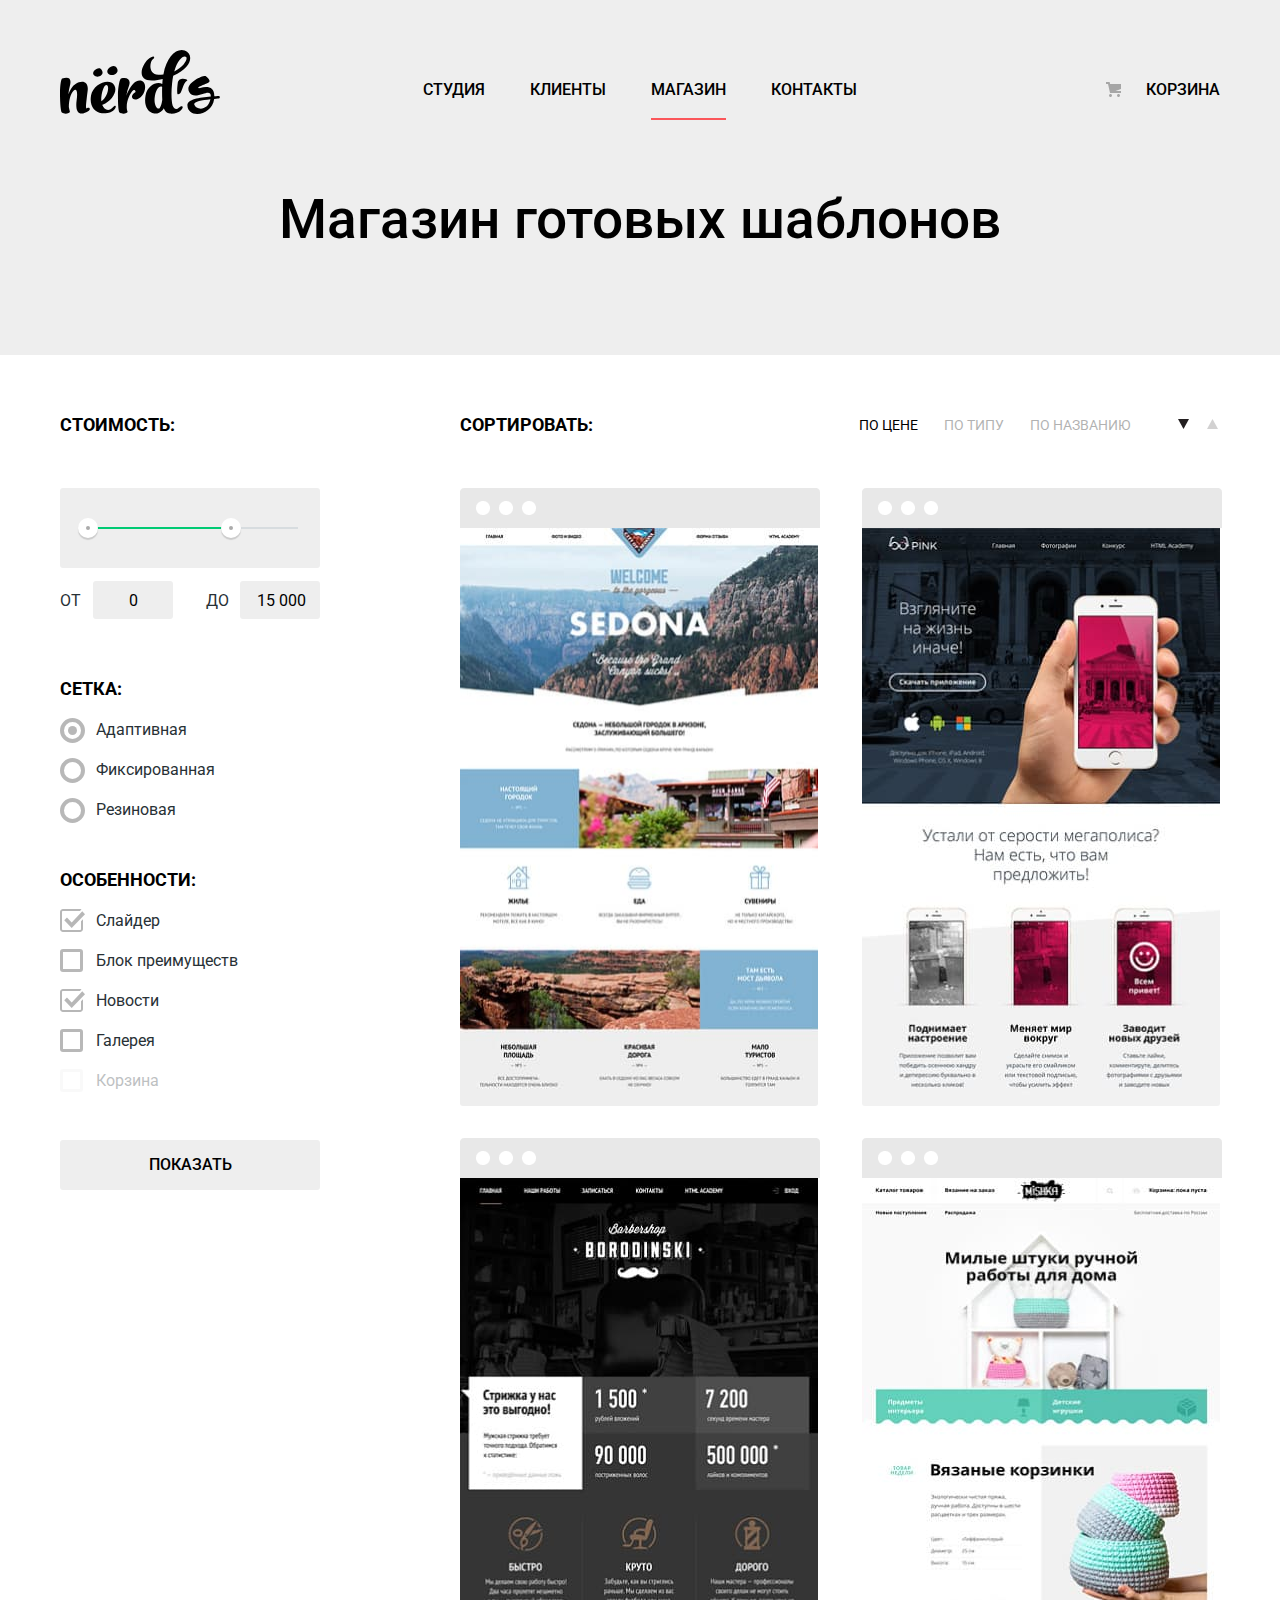
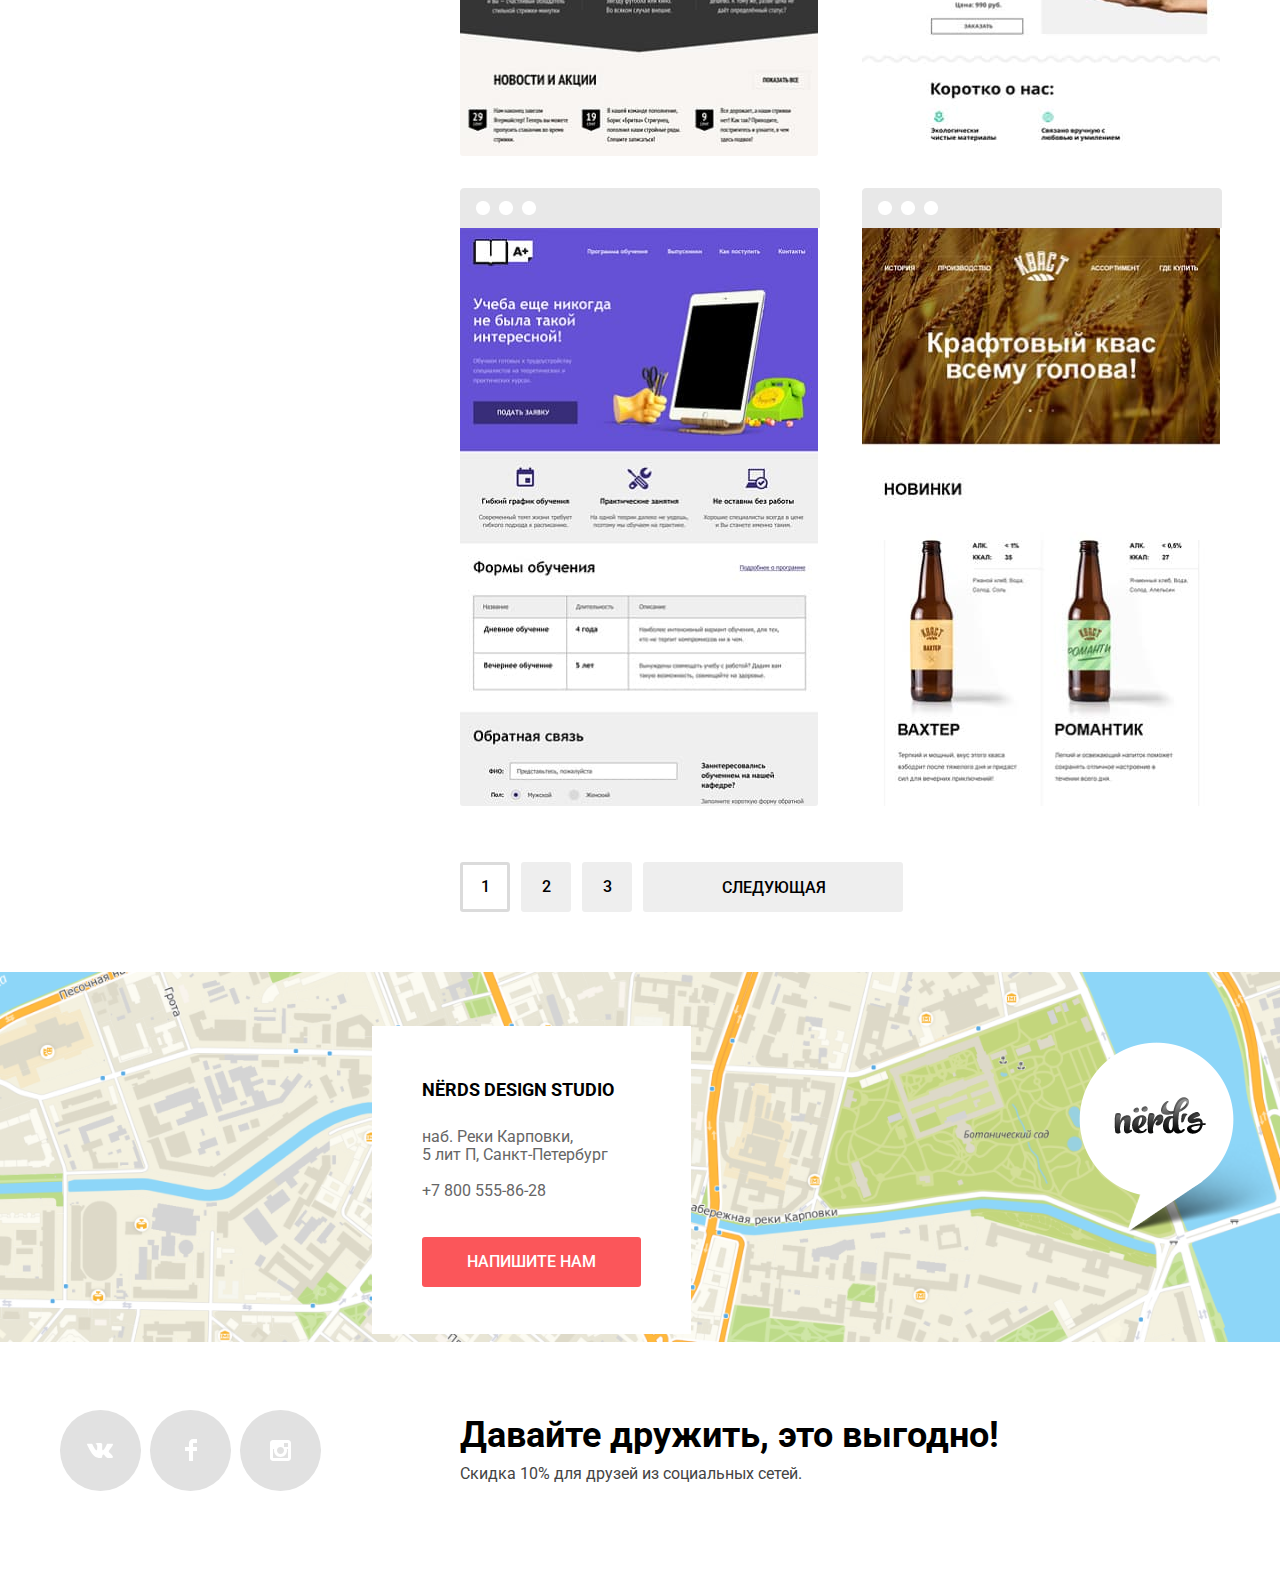
==== commit 4869dab6: "Декоративные элементы" ====
--- a/catalog.html
+++ b/catalog.html
@@ -40,22 +40,21 @@
               <form class="filter-form" action="https://echo.htmlacademy.ru/" method="get">
                 <fieldset class="cost">
                   <legend class="price-title range-title">стоимость:</legend>
-                   <div class="box-filter-range">
-                    <div class="range-scale">
-                      <div class="range-bar" style="width: 70%; margin-left: 0%;">
-                        <div class="range-toggle range-toggle-min" tabindex="0" style="left: 5%">
+                    <div class="range-filter">
+                      <div class="range-controls">
+                        <div class="range-scale">
+                          <div class="range-bar" style="width: 65%; margin-left: 0%;"></div>
                         </div>
-                        <div class="range-toggle range-toggle-max" tabindex="0" style="left: 60%">
-                        </div>
+                        <div class="range-toggle range-toggle-min" tabindex="0" style="left: 7%"></div>
+                        <div class="range-toggle range-toggle-max" tabindex="0" style="left: 62%"></div>
                       </div>
+                      <p class="filter-importance">
+                        <label for="min">от</label>
+                        <input class="filter-importance-min" type="text" name="min" id="min" value="0">
+                        <label for="max">до</label>
+                        <input class="filter-importance-max" type="text" name="max" id="max" value="15 000">
+                      </p>
                     </div>
-                   </div>
-                  <p class="filter-importance">
-                    <label for="min">от</label>
-                    <input class="filter-importance-min" type="text" name="min" id="min" value="0">
-                    <label for="max">до</label>
-                    <input class="filter-importance-max" type="text" name="max" id="max" value="15000">
-                  </p>
                 </fieldset>
                 <h2 class="visually-hidden">Фильтр</h2>
                 <fieldset class="layout">
@@ -95,7 +94,8 @@
                       <label class="label-checkbox" for="filter-gallery">Галерея</label>
                     </li>
                     <li class="features-item">
-                      <input class="visually-hidden input-checkbox" type="checkbox" name="basket" id="filter-basket">
+                      <input class="visually-hidden input-checkbox" type="checkbox" name="basket" id="filter-basket"
+                        disabled>
                       <label class="label-checkbox" for="filter-basket">Корзина</label>
                     </li>
                   </ul>
@@ -132,28 +132,24 @@
               <h2 class="visually-hidden">Шаблоны сайтов</h2>
               <ul class="product-list list">
                 <li class="product-item">
-                  <!-- <div class="product-description">
+                  <div class="product-description">
                     <a class="product-title-link link" href="#">
                       <h3 class="product-title">SEDONA</h3>
                     </a>
                     <p class="prodduct-content">Информационный сайт<br>для туристов</p>
                     <button class="button product-button change" type="button">9 900 ₽</button>
-                  </div> -->
-                  <div class="product-img-background">
-                    <img class="product-img" src="img/img-sedona.jpg" width="358" height="578" alt="Шаблон сайта SEDONA">
-                  </div>
-                </li>
-                <li class="product-item">
-                  <!-- <div class="product-description">
+                  </div>
+                  <img class="product-img" src="img/img-sedona.jpg" width="358" height="578" alt="Шаблон сайта SEDONA">
+                </li>
+                <li class="product-item">
+                  <div class="product-description">
                     <a class="product-title-link link" href="#">
                       <h3 class="product-title">Pink App</h3>
                     </a>
                     <p class="prodduct-content">Продуктовый лендинг приложения для iOS и Android</p>
                     <button class="button product-button change" type="button">9 900 ₽</button>
-                  </div> -->
-                  <div class="product-img-background">
-                    <img class="product-img" src="img/img-pink.jpg" width="358" height="578" alt="Шаблон сайта PINK">
-                  </div>
+                  </div>
+                  <img class="product-img" src="img/img-pink.jpg" width="358" height="578" alt="Шаблон сайта PINK">
                 </li>
                 <li class="product-item">
                   <div class="product-description">
@@ -163,10 +159,8 @@
                     <p class="prodduct-content">Сайт салона красоты.<br>Для мужчин, да.</p>
                     <button class="button product-button change" type="button">9 900 ₽</button>
                   </div>
-                  <div class="product-img-background">
-                    <img class="product-img" src="img/img-barbershop.jpg" width="358" height="578"
-                     alt="Шаблон сайта барбершоп BORODINSKI">
-                  </div>
+                  <img class="product-img" src="img/img-barbershop.jpg" width="358" height="578"
+                   alt="Шаблон сайта барбершоп BORODINSKI">
                 </li>
                 <li class="product-item">
                   <div class="product-description">
@@ -176,9 +170,7 @@
                     <p class="prodduct-content">Интернет-магазин<br>вязаных игрушек</p>
                     <button class="button product-button change" type="button">9 900 ₽</button>
                   </div>
-                  <div class="product-img-background">
-                   <img class="product-img" src="img/img-mishka.jpg" width="358" height="578" alt="Шаблон сайта MISHKA">
-                  </div>
+                  <img class="product-img" src="img/img-mishka.jpg" width="358" height="578" alt="Шаблон сайта MISHKA">
                 </li>
                 <li class="product-item">
                   <div class="product-description">
@@ -188,9 +180,7 @@
                     <p class="prodduct-content">Лендинг курсов повышения квалификации</p>
                     <button class="button product-button change" type="button">9 900 ₽</button>
                   </div>
-                  <div class="product-img-background">
-                    <img class="product-img" src="img/img-aplus.jpg" width="358" height="578" alt="Шаблон сайта A Plus">
-                  </div>
+                  <img class="product-img" src="img/img-aplus.jpg" width="358" height="578" alt="Шаблон сайта A Plus">
                 </li>
                 <li class="product-item">
                   <div class="product-description">
@@ -200,14 +190,12 @@
                     <p class="prodduct-content">Промо-сайт производителя крафтового кваса</p>
                     <button class="button product-button change" type="button">9 900 ₽</button>
                   </div>
-                  <div class="product-img-background">
-                    <img class="product-img" src="img/img-kvast.jpg" width="358" height="578" alt="Шаблон сайта КВАСТ">
-                  </div>
+                  <img class="product-img" src="img/img-kvast.jpg" width="358" height="578" alt="Шаблон сайта КВАСТ">
                 </li>
               </ul>
               <ul class="pages-navigation-list list">
-                <li class="pages-navigation-item button-nav active">
-                  <a class="pages-navigation-link link button-nav">1</a>
+                <li class="pages-navigation-item button-nav">
+                  <a class="pages-navigation-link active link button-nav">1</a>
                 </li>
                 <li class="pages-navigation-item button-nav">
                   <a class="pages-navigation-link link button-nav" href="#">2</a>
--- a/style.css
+++ b/style.css
@@ -36,6 +36,9 @@
   --basic-gray-input: #4D4D4D;
   --basic-gray-range: #D7DCDF;
   --basic-gray-toggle: #ABABAB;
+  --basic-shadow-toggle: rgba(0, 0, 0, 0.15);
+  --basic-product-img: rgba(0, 0, 0, 0.25);
+  --basic-shadow-modal: rgba(0, 0, 0, 0.4);
 }
 
 .page {
@@ -69,12 +72,14 @@
   margin: 0 auto;
   padding: 0 10px;
 }
+
 .button {
   font: inherit;
   text-align: center;
   vertical-align: middle;
   text-transform: uppercase;
   border: none;
+  cursor: pointer;
 }
 
 .link {
@@ -92,6 +97,7 @@
 
 .slide-box {
   width: 538px;
+  padding-top: 71px;
   margin-right: -140px;
 }
 
@@ -105,22 +111,20 @@
   color: var(--basic-black);
   background-color: transparent;
   margin: 49px 0 0;
-  padding: 0;
-  margin-left: 202px;
+  padding: 0 0 0 11px;
+  margin-left: 192px;
 }
 
 .site-nav a {
   text-decoration: none;
   color: var(--basic-black);
   display: block;
-  padding: 26px 10px 9px;
+  padding: 26px 0 13px;
 }
 
 .site-nav li:not(:last-child) {
-  margin-right: 25px;
-}
-
-
+  margin-right: 45px;
+}
 
 .basket {
   line-height: 30px;
@@ -129,7 +133,7 @@
   color: var(--basic-black);
   background-color: transparent;
   text-decoration: none;
-  padding: 26px 0 9px 50px;
+  padding: 26px 0 13px 50px;
   margin-top: 49px;
   position: relative;
 }
@@ -151,6 +155,7 @@
 
 .main-slide {
   margin-bottom: 80px;
+  /*height: 424px;*/
 }
 
 .site-nav a:hover,.basket:hover,.product-title:hover {
@@ -203,19 +208,15 @@
   grid-template-columns: 1fr 760px;
 }
 
-.slide-box {
-  padding-top: 78px;
-  padding-bottom: 80px;
-}
-
 .slide-container {
+  padding: 0 10px;
   position: relative;
 }
 
 .slide-button {
   position: absolute;
-  top: 320px;
-  left: 550px;
+  top: 306px;
+  left: 546px;
   display: flex;
   flex-wrap: wrap;
   align-items: center;
@@ -250,7 +251,7 @@
   line-height: 55px;
   color: var(--basic-black);
   font-weight: 500;
-  margin: 0 0 25px;
+  margin: 0 0 27px;
 }
 
 .slide-link,.contacts-link {
@@ -260,12 +261,19 @@
   font-weight: 500;
   line-height: 18px;
   display: inline-block;
-  width: 240px;
   height: 50px;
   border-radius: 3px;
   display: flex;
   align-items: center;
   justify-content: center;
+}
+
+.slide-link {
+  width: 240px;
+}
+
+.contacts-link {
+  width: 219px;
 }
 
 .slide-text {
@@ -277,13 +285,20 @@
   height: auto;
 }
 
+.slide-img {
+  margin-left: -3px;
+  margin-top: -7px;
+}
+
 .map-box {
   position: relative;
+  display: flex;
+  justify-content: center;
 }
 
 .contacts-marker-img {
   position: absolute;
-  left: 847px;
+  left: 1079px;
   top: 70px;
 }
 
@@ -293,7 +308,11 @@
   margin: 0;
   position: absolute;
   top: 54px;
-  left: 175px;
+  left: 372px;
+}
+
+.services {
+  border-bottom: 2px solid var(--basic-fon-dark);
 }
 
 .services-item::before {
@@ -388,7 +407,7 @@
   font-size: 45px;
   line-height: 45px;
   color: var(--basic-black);
-  margin: 0 0 32px;
+  margin: 0 0 33px;
   padding-top: 73px;
 }
 
@@ -399,8 +418,8 @@
 
 .about-item {
   position: relative;
-  margin-bottom: 16px;
-  padding-left: 35px;
+  margin-bottom: 24px;
+  padding-left: 36px;
 }
 
 .about-item:last-child {
@@ -418,7 +437,7 @@
 }
 
 .about-content {
-  margin: 0 0 40px;
+  margin: 0 0 41px;
 }
 
 .about-list-title,.advantages-text {
@@ -433,12 +452,12 @@
 
 .advantages {
   margin-left: auto;
-  padding-top: 39px;
+  padding-top: 40px;
 }
 
 .advantages-text {
   color: var(--basic-black);
-  margin: 0 0 31px;
+  margin: 0 0 30px;
   text-align: center;
 }
 
@@ -449,11 +468,12 @@
   height: 208px;
   background-image: url(img/nerds-illustration.png);
   background-repeat: no-repeat;
-  margin: 0 0 37px;
+  margin: 0 0 36px;
 }
 
 .advantages-list {
   display: flex;
+  flex-wrap: wrap;
   width: 360px;
   margin: 0;
   padding: 0;
@@ -461,11 +481,12 @@
 
 .advantages-content {
   line-height: 18px;
-  margin: 0 0 10px;
+  margin: 0 0 12px;
   position: relative;
 }
 
 .advantages-text-box {
+  line-height: 18px;
   margin: 0;
   width: 120px;
 }
@@ -493,10 +514,6 @@
   border-bottom: 2px solid var(--basic-fon-dark);
 }
 
-.partners-item {
-  padding: 44px 0 42px;
-}
-
 .partners-img{
   opacity: 0.2;
 }
@@ -517,13 +534,14 @@
 .partners-item-academy {
   display: block;
   position: relative;
+  padding: 59px 48px 47px 32px;
 }
 
 .partners-item-academy::after {
   content: "";
   position: absolute;
   top: center;
-  right: -48px;
+  right: -2px;
   width: 2px;
   height: 52px;
   background-color: var(--basic-fon-dark);
@@ -537,13 +555,14 @@
 .partners-item-barbershop {
   display: block;
   position: relative;
+  padding: 44px 44px 33px 46px;
 }
 
 .partners-item-barbershop::after {
   content: "";
   position: absolute;
-  top: 18px;
-  right: -44px;
+  top: 64px;
+  right: -3px;
   width: 2px;
   height: 52px;
   background-color: var(--basic-fon-dark);
@@ -557,13 +576,14 @@
 .partners-item-pink {
   display: block;
   position: relative;
+  padding: 64px 54px 53px 61px;
 }
 
 .partners-item-pink::after {
   content: "";
   position: absolute;
   top: center;
-  right: -55px;
+  right: -3px;
   width: 2px;
   height: 52px;
   background-color: var(--basic-fon-dark);
@@ -576,12 +596,13 @@
 
 .partners-item-mishka {
   display: block;
+  padding: 52px 30px 37px 65px;
 }
 
 .partners-list {
-  display: flex;
-  flex: wrap;
-  justify-content: space-around;
+  width: 1160px;
+  display: flex;
+  flex-wrap: wrap;
   align-items: center;
   margin: 0;
   padding: 0;
@@ -590,13 +611,13 @@
 .contacts-text {
   line-height: 18px;
   color: var(--basic-gray);
-  margin: 0 0 18px;
+  margin: 0 0 15px;
   padding: 49px 0 0 50px;
 }
 
 .contacts-text-phone {
   padding-left: 50px;
-  margin: 0 0 37px;
+  margin: 0 0 34px;
 }
 
 .contacts-text span {
@@ -626,10 +647,14 @@
 .socials-list {
   margin: 0 139px 0 0;
   padding: 68px 0 76px;
-  width: 260px;
+  width: 261px;
   display: flex;
   flex-wrap: wrap;
   justify-content: space-between;
+}
+
+.socials-item {
+  margin-bottom: 10px;
 }
 
 .socials-button {
@@ -675,13 +700,20 @@
 
 .modal {
   width: 960px;
-  margin: 0 auto;
-  position: relative;
+  height: 590px;
+  background-color: var(--basic-white);
+  box-shadow: 0px 20px 40px var(--basic-shadow-modal);
+  margin: auto;
+  position: fixed;
+  top: 0;
+  left: 0;
+  bottom: 80px;
+  right: 0;
 }
 
 .modal-box {
   width: 761px;
-  padding: 63px 99px 84px 100px;
+  padding: 64px 99px 84px 100px;
 }
 
 .modal-title {
@@ -689,7 +721,7 @@
   font-size: 45px;
   line-height: 53px;
   color: var(--basic-black);
-  margin: 0 0 37px;
+  margin: 0 0 35px;
 }
 
 .modal-content {
@@ -727,18 +759,20 @@
 
 .connection-field {
   width: 360px;
-  padding: 14px 14px 14px 14px;
+  padding: 10px 14px 12px 14px;
   line-height: 18px;
   font: inherit;
   background-color: transparent;
   color: var(--basic-gray-dark);
   border: 2px solid var(--basic-gray-light);
-  margin-bottom: 34px;
+  margin-bottom: 30px;
+  border-radius: 3px;
 }
 
 .connection-text {
   width: 760px;
-  margin: 0 0 47px;
+  margin: 0 0 40px;
+  padding: 11px 14px 8px 14px;
 }
 
 .connection-field:hover {
@@ -768,21 +802,46 @@
   color: var(--basic-red-light);
 }
 
-.product-img-background::before {
+.product-item::before {
   content: '';
   display: block;
   width: 360px;
   height: 40px;
   background-image: url(img/background-product.png);
   background-repeat: no-repeat;
-  background-position: 0 0;
   opacity: 0.12;
   margin: 0;
   padding: 0;
 }
 
-.product-img-background:hover::before {
+.product-item:hover::before {
   opacity: 1;
+}
+
+.product-item:hover {
+  width: 360px;
+  filter: drop-shadow(0px 6px 15px var(--basic-product-img));
+}
+
+.product-item {
+  position: relative;
+}
+
+.product-img {
+  border-bottom-right-radius: 3px;
+  border-bottom-left-radius: 3px;
+}
+
+.product-description {
+  width: 100%;
+  position: absolute;
+  bottom: 5px;
+  left: 0;
+  display: none;
+}
+
+.product-item:hover .product-description {
+  display: block;
 }
 
 .service-button.applications:hover {
@@ -833,8 +892,8 @@
   display: grid;
   grid-template-columns: 1fr 1fr;
   grid-column-gap: 42px;
-  grid-row-gap: 30px;
-  margin: 0 0 55px;
+  grid-row-gap: 25px;
+  margin: 0 0 49px;
   padding: 0;
 }
 
@@ -845,7 +904,7 @@
   line-height: 55px;
   color: var(--basic-black);
   text-align: center;
-  padding: 72px 0 108px;
+  padding: 71px 0 108px;
   margin: 0 0 55px;
 }
 
@@ -859,19 +918,20 @@
 }
 
 .sorting-title {
-  margin: 0 266px 48px 0;
+  margin: -3px 266px 45px 0;
   padding: 0;
 }
 
 .sorting-list {
   display: flex;
   flex-wrap: wrap;
-  margin: 0 0 54px;
-  padding: 0;
+  margin: 3px 0 51px;
+  padding: 0 85px 0 0;
+  position: relative;
 }
 
 .sorting-link {
-  padding: 15px 0 15px;
+  padding: 17px 0 13px;
   font-size: 14px;
   line-height: 18px;
   text-transform: uppercase;
@@ -882,7 +942,15 @@
 
 .sorting-list li:not(:last-child)
  {
-  margin-right: 25px;
+  margin-right: 26px;
+}
+
+.sorting-list li:nth-child(3) {
+  margin-right: 0;
+}
+
+.sorting-list li:nth-child(4) {
+  margin-right: 0;
 }
 
 .sorting-link:hover {
@@ -899,48 +967,42 @@
   opacity: 1;
 }
 
-.sorting-link-next {
-  position: relative;
-}
-
 .sorting-link-next::after {
   content: '';
   position: absolute;
   padding: 15px 0 15px;
-  top: 7px;
-  left: 22px;
+  top: 6px;
+  right: 18px;
   width: 11px;
   height: 10px;
   background-repeat: no-repeat;
   background-image: url("img/triangle-active.svg");
+  padding: 10px;
   opacity: 0.2;
 }
 
-.sorting-link-back {
-  position: relative;
-}
-
-.sorting-link-back::before {
+.sorting-link-back::after {
   content: '';
   position: absolute;
   padding: 15px 0 15px;
-  top: 7px;
-  left: 28px;
+  top: 6px;
+  right: -11px;
   width: 11px;
   height: 10px;
   background-repeat: no-repeat;
   background-image: url("img/triangle-active2.svg");
+  padding: 10px;
   opacity: 0.2;
 }
 
 .sorting-link-next:hover::after,
-.sorting-link-back:hover::before
+.sorting-link-back:hover::after
 {
   opacity: 0.6;
 }
 
 .sorting-link-next:active::after,
-.sorting-link-back:active::before
+.sorting-link-back:active::after
 {
   opacity: 1;
 }
@@ -957,32 +1019,18 @@
   text-transform: uppercase;
 }
 
-.box-filter-range {
+.range-controls {
+  height: 80px;
   background-color: var(--basic-fon-dark);
-  width: 260px;
-  height: 80px;
   border-radius: 3px;
-  display: flex;
-  align-items: center;
-  justify-content: center;
-  margin: 0 0 14px;
-
-}
-
-.box-filter-range {
+  padding: 39px 22px 39px 33px;
+  margin: 0 0 13px;
   position: relative;
-}
-
-.filter-range {
-  background-color: var(--basic-grin);
-  width: 138px;
-  height: 2px;
 }
 
 .range-scale {
   height: 2px;
   background-color: var(--basic-gray-range);
-  width: 205px;
 }
 
 .range-bar {
@@ -992,47 +1040,59 @@
 }
 
 .range-toggle {
+  background-color: var(--basic-white);
+  width: 20px;
+  height: 20px;
+  box-shadow: 0px 2px 1px var(--basic-shadow-toggle);
+  border-radius: 50%;
+  cursor: pointer;
+  position: absolute;
+  top: 30px;
+}
+
+.range-toggle::before {
+  content: "";
+  position: absolute;
+  left: 8px;
+  top: 8px;
   width: 4px;
   height: 4px;
-  padding: 0;
+  border-radius: 50%;
   background-color: var(--basic-gray-toggle);
-  border: 8px solid var(--basic-white);
-  border-radius: 50%;
-  box-shadow: 0px 2px 1px rgba(0, 0, 0, 0.15);
-  position: absolute;
-  top: 31px;
-  left: 15px;
-  cursor: pointer;
 }
 
 .range-toggle-min {
-  left: 15px;
+  left: 18px;
 }
 
 .range-toggle-max {
-  left: 160px;
+  left: 80px;
 }
 
 .filter-importance {
-  margin: 0 0 54px;
+  padding: 0;
+  margin: 0 0 55px;
+  text-transform: uppercase;
 }
 
 .filter-importance-min,.filter-importance-max {
-  background-color: var(--basic-fon-dark);
+  display: inline-block;
+  border: none;
   width: 80px;
   height: 38px;
-  padding: 0 10px 0;
-  border: none;
+  background-color: var(--basic-fon-dark);
   border-radius: 3px;
   text-align: center;
 }
 
 .filter-importance-min {
-  margin: 0 28px 0 11px;
+  padding: 0 10px 0;
+  margin: 0 29px 0 8px;
 }
 
 .filter-importance-max {
-  margin-left: 12px;
+  padding: 0 10px 0 12px;
+  margin-left: 7px;
 }
 
 .layout,.features,.cost {
@@ -1056,7 +1116,7 @@
 .input-radio + label::before {
   content: "";
   position: absolute;
-  left: 1px;
+  left: 0;
   top: -2px;
   width: 25px;
   height: 25px;
@@ -1070,17 +1130,26 @@
   opacity: 1;
 }
 
-.input-radio:disabled + label::before,.input-radio:checked:disabled + label::after,
-.input-checkbox:disabled + label::before,.input-checkbox:checked:disabled + label::after {
+.input-checkbox:disabled + label::before {
   opacity: 0.1;
 }
 
-
+.input-checkbox:disabled + label {
+  opacity: 0.3;
+}
+
+.input-radio:disabled + label::before {
+  opacity: 0.1;
+}
+
+.input-radio:disabled + label {
+  opacity: 0.3;
+}
 
 .input-radio:checked + label::after {
   content: "";
   position: absolute;
-  left: 9px;
+  left: 8px;
   top: 6px;
   width: 9px;
   height: 9px;
@@ -1100,7 +1169,7 @@
 .input-checkbox + label::before {
   content: "";
   position: absolute;
-  left: 1px;
+  left: 0;
   top: -2px;
   width: 23px;
   height: 23px;
@@ -1109,13 +1178,17 @@
   opacity: 0.4;
 }
 
+.input-checkbox:checked + label::before{
+  display: none;
+}
+
 .input-checkbox:checked + label::after {
   content: "";
   position: absolute;
-  width: 21px;
-  height: 17px;
-  left: 5px;
-  top: 0px;
+  width: 25px;
+  height: 23px;
+  left: 0;
+  top: -2px;
   background-image: url(img/on-check.svg);
   background-repeat: no-repeat;
   background-position: 0 0;
@@ -1123,7 +1196,7 @@
 }
 
 .layout-list {
-  margin: 0 0 47px;
+  margin: 0 0 45px;
   padding: 0;
 }
 
@@ -1132,7 +1205,7 @@
 }
 
 .features-list {
-  margin: 0 0 50px;
+  margin: 0 0 49px;
   padding: 0;
 }
 
@@ -1151,8 +1224,9 @@
 .product-description {
   text-align: center;
   width: 360px;
-  height: 231px;
   background-color: var(--basic-fon-dark);
+  border-bottom-right-radius: 3px;
+  border-bottom-left-radius: 3px;
 }
 
 .product-title {
@@ -1162,7 +1236,7 @@
   text-transform: uppercase;
   color: var(--basic-black);
   margin: 0;
-  padding: 26px 0 12px;
+  padding: 24px 0 12px;
 }
 
 .prodduct-content {
@@ -1180,6 +1254,7 @@
   background-color: var(--basic-red);
   color: var(--basic-white);
   border-radius: 3px;
+  margin-bottom: 44px;
 }
 
 .product-button:active {
@@ -1199,13 +1274,11 @@
 .pages-navigation-list {
   display: flex;
   flex-wrap: wrap;
-  background-color: inherit;
   margin: 0 0 60px;
   padding: 0;
 }
 
 .pages-navigation-link {
-  background-color: inherit;
   color: var(--basic-black);
   font-weight: 500;
   line-height: 18px;
@@ -1214,14 +1287,15 @@
   justify-content: center;
   width: 50px;
   height: 50px;
-}
-
-.pages-navigation-item {
   border-radius: 3px;
   background-color: var(--basic-fon-dark);
-  text-align: center;
+}
+
+.pages-navigation-item {
+  width: 50px;
+  height: 50px;
+  border-radius: 3px;
   margin: 0 11px 0 0;
-  padding: 0;
 }
 
 .pages-navigation-item:last-child {
@@ -1229,16 +1303,22 @@
 }
 
 .pages-navigation-next {
+  background-color: var(--basic-fon-dark);
+  font-weight: 500;
+  font-size: 16px;
+  line-height: 18px;
+  color: var(--basic-black);
   width: 260px;
   height: 50px;
-  display: flex;
-  align-items: center;
-  justify-content: center;
-}
-
-.pages-navigation-item.active {
+  border-radius: 3px;
+  text-transform: uppercase;
+  padding: 17px 77px 15px 78px;
+}
+
+.pages-navigation-link.active {
   background-color: var(--basic-white-light);
   border: 3px solid var(--basic-graphite);
   border-radius: 3px;
 }
 
+
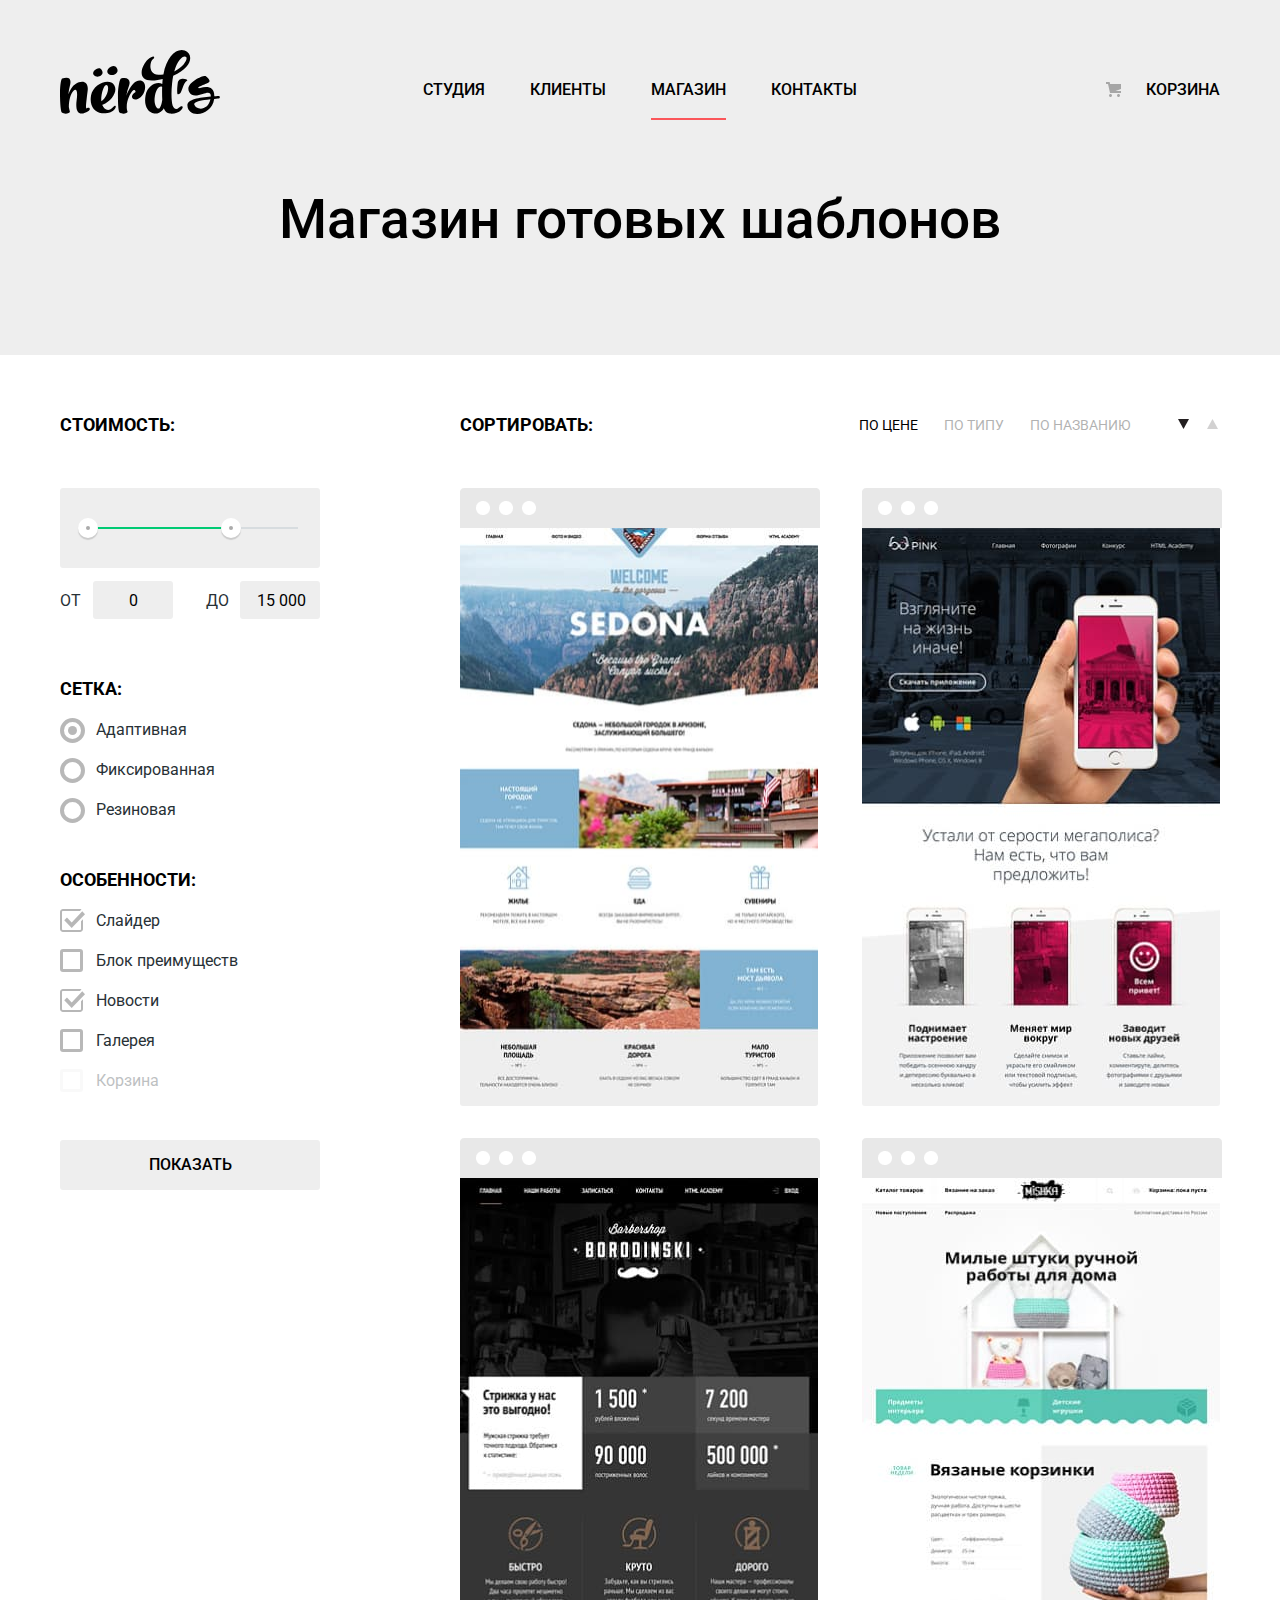
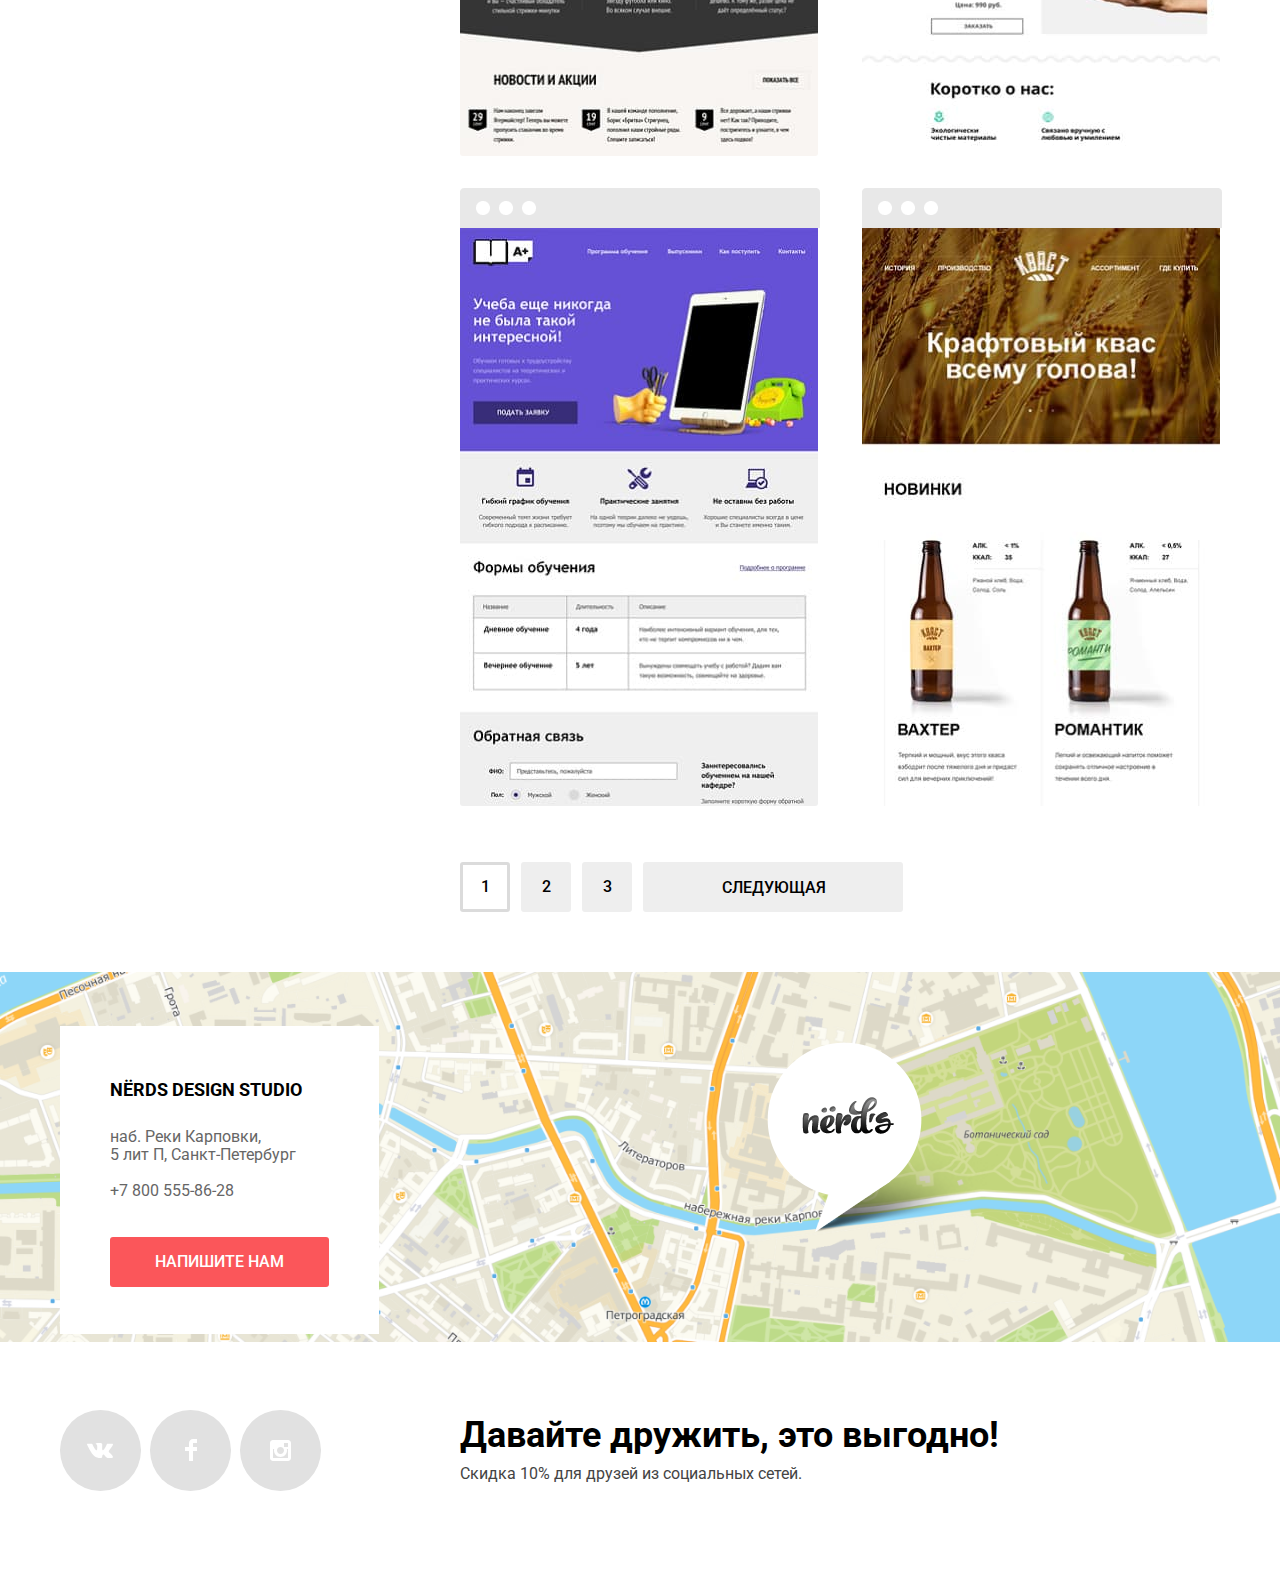
==== commit 088fe4c1: "Декоративные элементы доработка" ====
--- a/catalog.html
+++ b/catalog.html
@@ -18,7 +18,7 @@
       <div class="container">
         <nav class="main-nav">
           <a class="main-header-logo" href="index.html">
-            <img class="logo-img" src="img/nerds-logo.svg" width="160" height="65" alt="Логотип сайта Nёrds">
+            <img class="logo-img" src="img/nerds-logo.svg" width="160" height="65" alt="Логотип-ссылка на главную страницу сайта Nёrds">
           </a>
           <ul class="site-nav list">
             <li><a class="site-link link" href="#">Студия</a></li>
@@ -119,10 +119,14 @@
                     <a class="sorting-link link" href="#">По названию</a>
                   </li>
                   <li class="sorting-item sorting-item-next">
-                    <a class="sorting-link-next link active" href="#"></a>
+                    <a class="sorting-link-next link active" href="#" tabindex="0">
+                      <span class="visually-hidden">Вперёд</span>
+                    </a>
                   </li>
                   <li class="sorting-item sorting-item-back">
-                    <a class="sorting-link-back link" href="#"></a>
+                    <a class="sorting-link-back link" href="#" tabindex="0">
+                      <span class="visually-hidden">Назад</span>
+                    </a>
                   </li>
                 </ul>
               </div>
@@ -131,7 +135,7 @@
             <section class="product">
               <h2 class="visually-hidden">Шаблоны сайтов</h2>
               <ul class="product-list list">
-                <li class="product-item">
+                <li class="product-item" tabindex="0">
                   <div class="product-description">
                     <a class="product-title-link link" href="#">
                       <h3 class="product-title">SEDONA</h3>
@@ -141,7 +145,7 @@
                   </div>
                   <img class="product-img" src="img/img-sedona.jpg" width="358" height="578" alt="Шаблон сайта SEDONA">
                 </li>
-                <li class="product-item">
+                <li class="product-item" tabindex="0">
                   <div class="product-description">
                     <a class="product-title-link link" href="#">
                       <h3 class="product-title">Pink App</h3>
@@ -151,7 +155,7 @@
                   </div>
                   <img class="product-img" src="img/img-pink.jpg" width="358" height="578" alt="Шаблон сайта PINK">
                 </li>
-                <li class="product-item">
+                <li class="product-item" tabindex="0">
                   <div class="product-description">
                     <a class="product-title-link link" href="#">
                       <h3 class="product-title">Barbershop</h3>
@@ -162,7 +166,7 @@
                   <img class="product-img" src="img/img-barbershop.jpg" width="358" height="578"
                    alt="Шаблон сайта барбершоп BORODINSKI">
                 </li>
-                <li class="product-item">
+                <li class="product-item" tabindex="0">
                   <div class="product-description">
                     <a class="product-title-link link" href="#">
                       <h3 class="product-title">MISHKA</h3>
@@ -172,7 +176,7 @@
                   </div>
                   <img class="product-img" src="img/img-mishka.jpg" width="358" height="578" alt="Шаблон сайта MISHKA">
                 </li>
-                <li class="product-item">
+                <li class="product-item" tabindex="0">
                   <div class="product-description">
                     <a class="product-title-link link" href="#">
                       <h3 class="product-title">A Plus</h3>
@@ -182,7 +186,7 @@
                   </div>
                   <img class="product-img" src="img/img-aplus.jpg" width="358" height="578" alt="Шаблон сайта A Plus">
                 </li>
-                <li class="product-item">
+                <li class="product-item" tabindex="0">
                   <div class="product-description">
                     <a class="product-title-link link" href="#">
                       <h3 class="product-title">КВАСТ</h3>
@@ -213,22 +217,25 @@
       </div>
 
       <section class="contacts">
-        <div class="map-box">
+        <div class="container contacts-content">
           <div class="contacts-box">
             <h2 class="visually-hidden">Контактная информация</h2>
             <p class="contacts-text">
               <span>NЁRDS DESIGN STUDIO</span><br>наб. Реки Карповки,<br>5 лит П, Санкт-Петербург
             </p>
             <p class="contacts-text-phone">
-              <a class="contacts-phone link" href="tel:+78005558628">+7 800 555-86-28</a>
+              <a class="contacts-phone link" href="tel:+78005558628"><span class="visually-hidden">Контактный телефон</span>
+              +7 800 555-86-28</a>
             </p>
             <p class="contacts-button">
               <a class="contacts-link button link change" href="#">Напишите нам</a>
             </p>
           </div>
-          <img class="contacts-map-img" src="img/map.png" width="1440" height="416" alt="Карта">
           <img class="contacts-marker-img" src="img/map-marker.png" width="231" height="190" alt="Маркер на карте указывает
           месторасположение">
+        </div>
+        <div class="map-box-img">
+          <img class="contacts-map-img" src="img/map.png" width="1440" height="416" alt="Карта">
         </div>
       </section>
 
--- a/style.css
+++ b/style.css
@@ -101,6 +101,10 @@
   margin-right: -140px;
 }
 
+.slide-container-img {
+  margin-bottom: -7px;
+}
+
 .site-nav {
   display: flex;
   flex-wrap: wrap;
@@ -280,25 +284,33 @@
   margin: 0 0 38px;
 }
 
+.slide-text-carousel {
+  padding-top: 10px;
+  margin-bottom: 28px;
+}
+
 .slide-img,.contacts-map-img {
   max-width: 100%;
   height: auto;
 }
 
+.map-box-img {
+  display: flex;
+  justify-content: center;
+}
+
 .slide-img {
   margin-left: -3px;
   margin-top: -7px;
 }
 
-.map-box {
+.contacts-content {
   position: relative;
-  display: flex;
-  justify-content: center;
 }
 
 .contacts-marker-img {
   position: absolute;
-  left: 1079px;
+  left: 717px;
   top: 70px;
 }
 
@@ -308,7 +320,7 @@
   margin: 0;
   position: absolute;
   top: 54px;
-  left: 372px;
+  left: 10px;
 }
 
 .services {
@@ -709,6 +721,7 @@
   left: 0;
   bottom: 80px;
   right: 0;
+  display: none;
 }
 
 .modal-box {
@@ -981,6 +994,12 @@
   opacity: 0.2;
 }
 
+.sorting-link-next:focus::after,.sorting-link-back:focus::after {
+  outline: thin dotted;
+  outline: 5px auto-webkit-focus-ring-color;
+  outline-offset: -2px;
+}
+
 .sorting-link-back::after {
   content: '';
   position: absolute;
@@ -1158,6 +1177,13 @@
   opacity: 0.4;
 }
 
+.input-radio:focus + label::before,.input-radio:focus + label::after,.input-checkbox:focus + label::before,
+.input-checkbox:focus + label::after {
+  outline: thin dotted;
+  outline: 5px auto-webkit-focus-ring-color;
+  outline-offset: -2px;
+}
+
 .label-checkbox {
   position: relative;
   display: block;
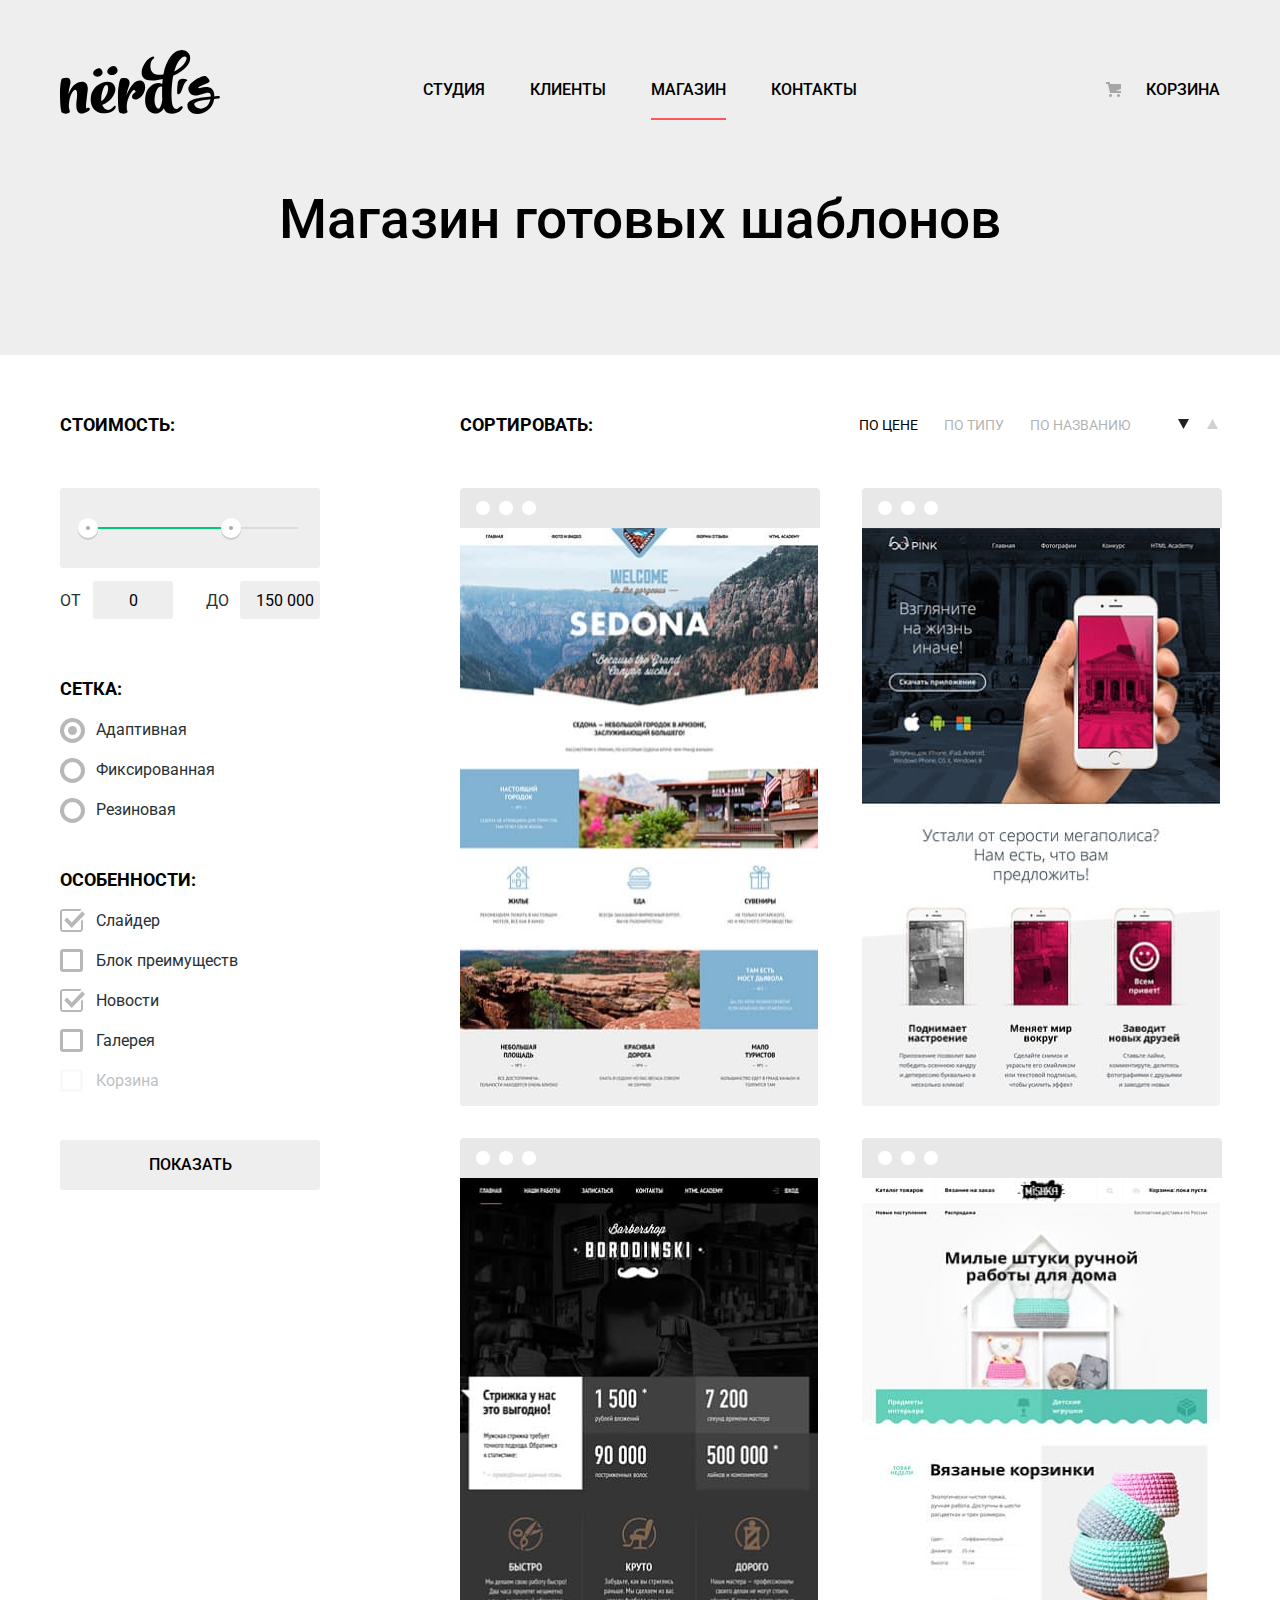
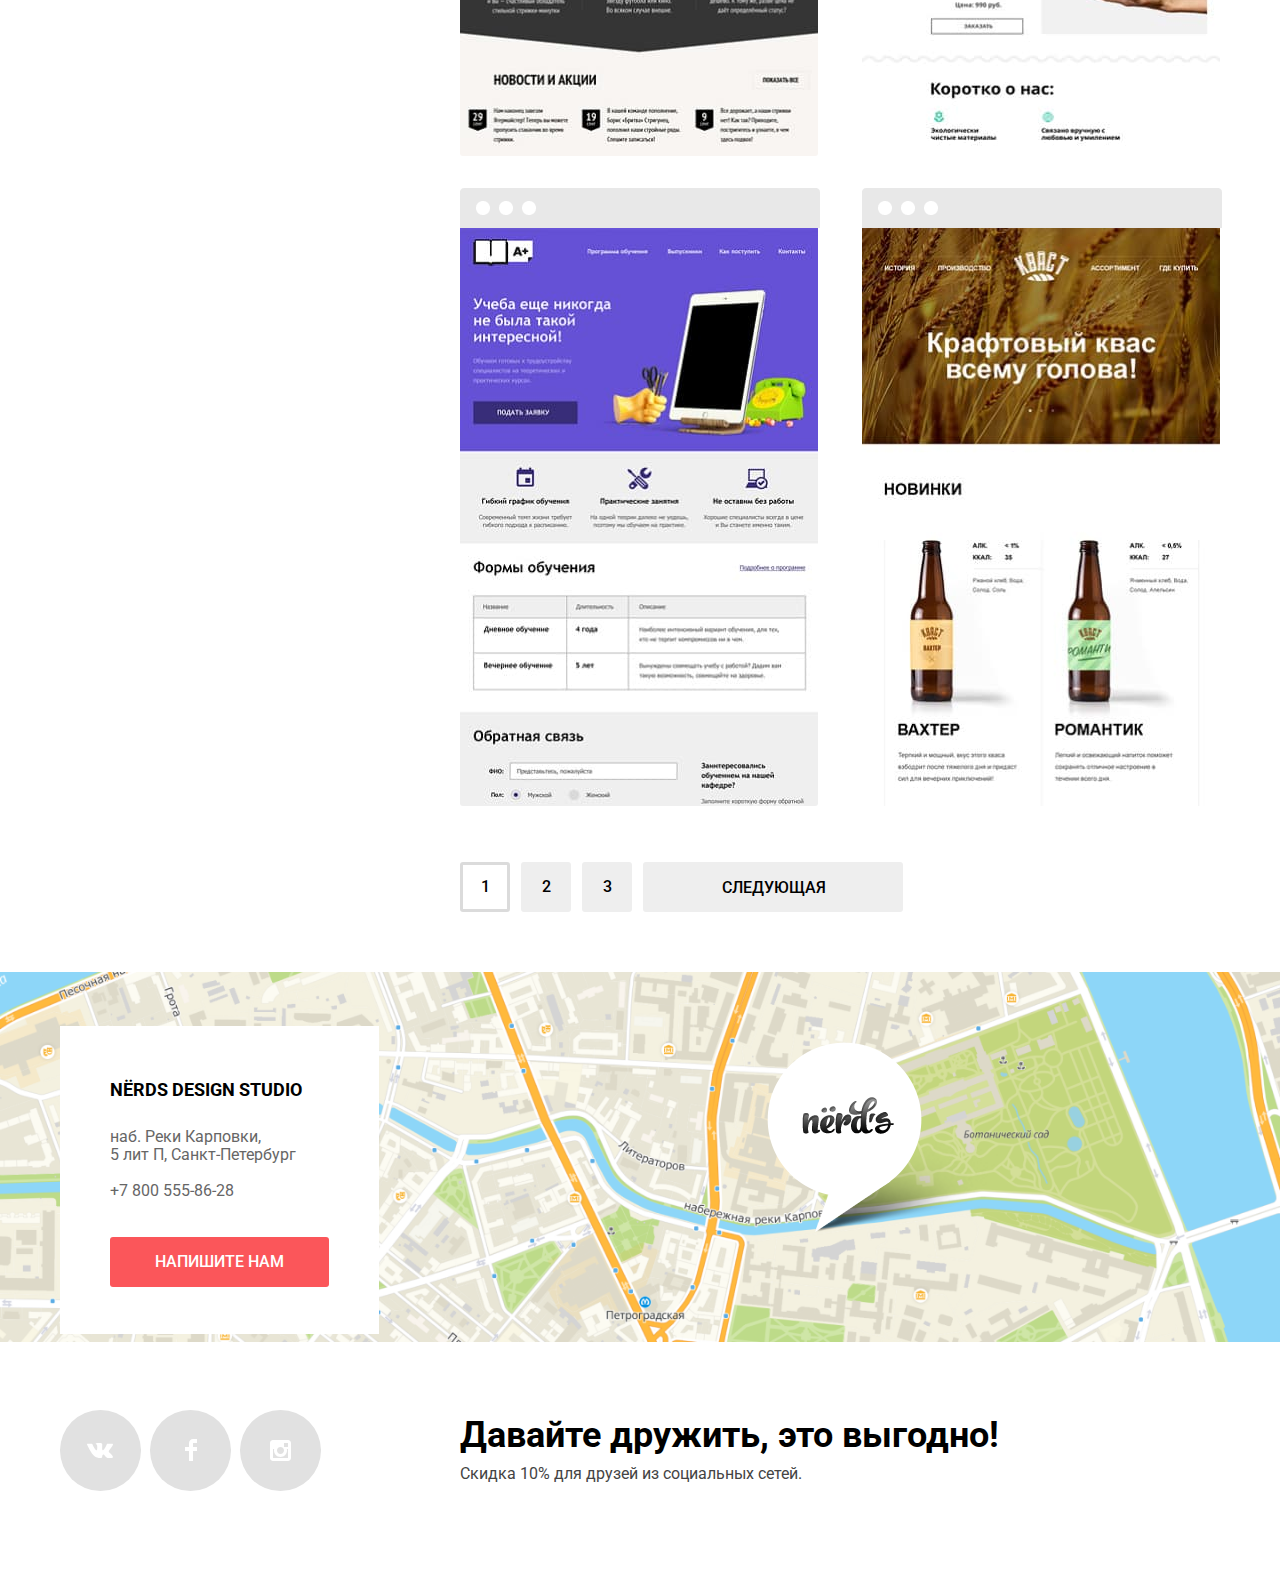
==== commit 4e18f54e: "доработка" ====
--- a/catalog.html
+++ b/catalog.html
@@ -52,7 +52,7 @@
                         <label for="min">от</label>
                         <input class="filter-importance-min" type="text" name="min" id="min" value="0">
                         <label for="max">до</label>
-                        <input class="filter-importance-max" type="text" name="max" id="max" value="15 000">
+                        <input class="filter-importance-max" type="text" name="max" id="max" value="150 000">
                       </p>
                     </div>
                 </fieldset>
--- a/style.css
+++ b/style.css
@@ -1110,7 +1110,7 @@
 }
 
 .filter-importance-max {
-  padding: 0 10px 0 12px;
+  padding: 0 5px 0 15px;
   margin-left: 7px;
 }
 
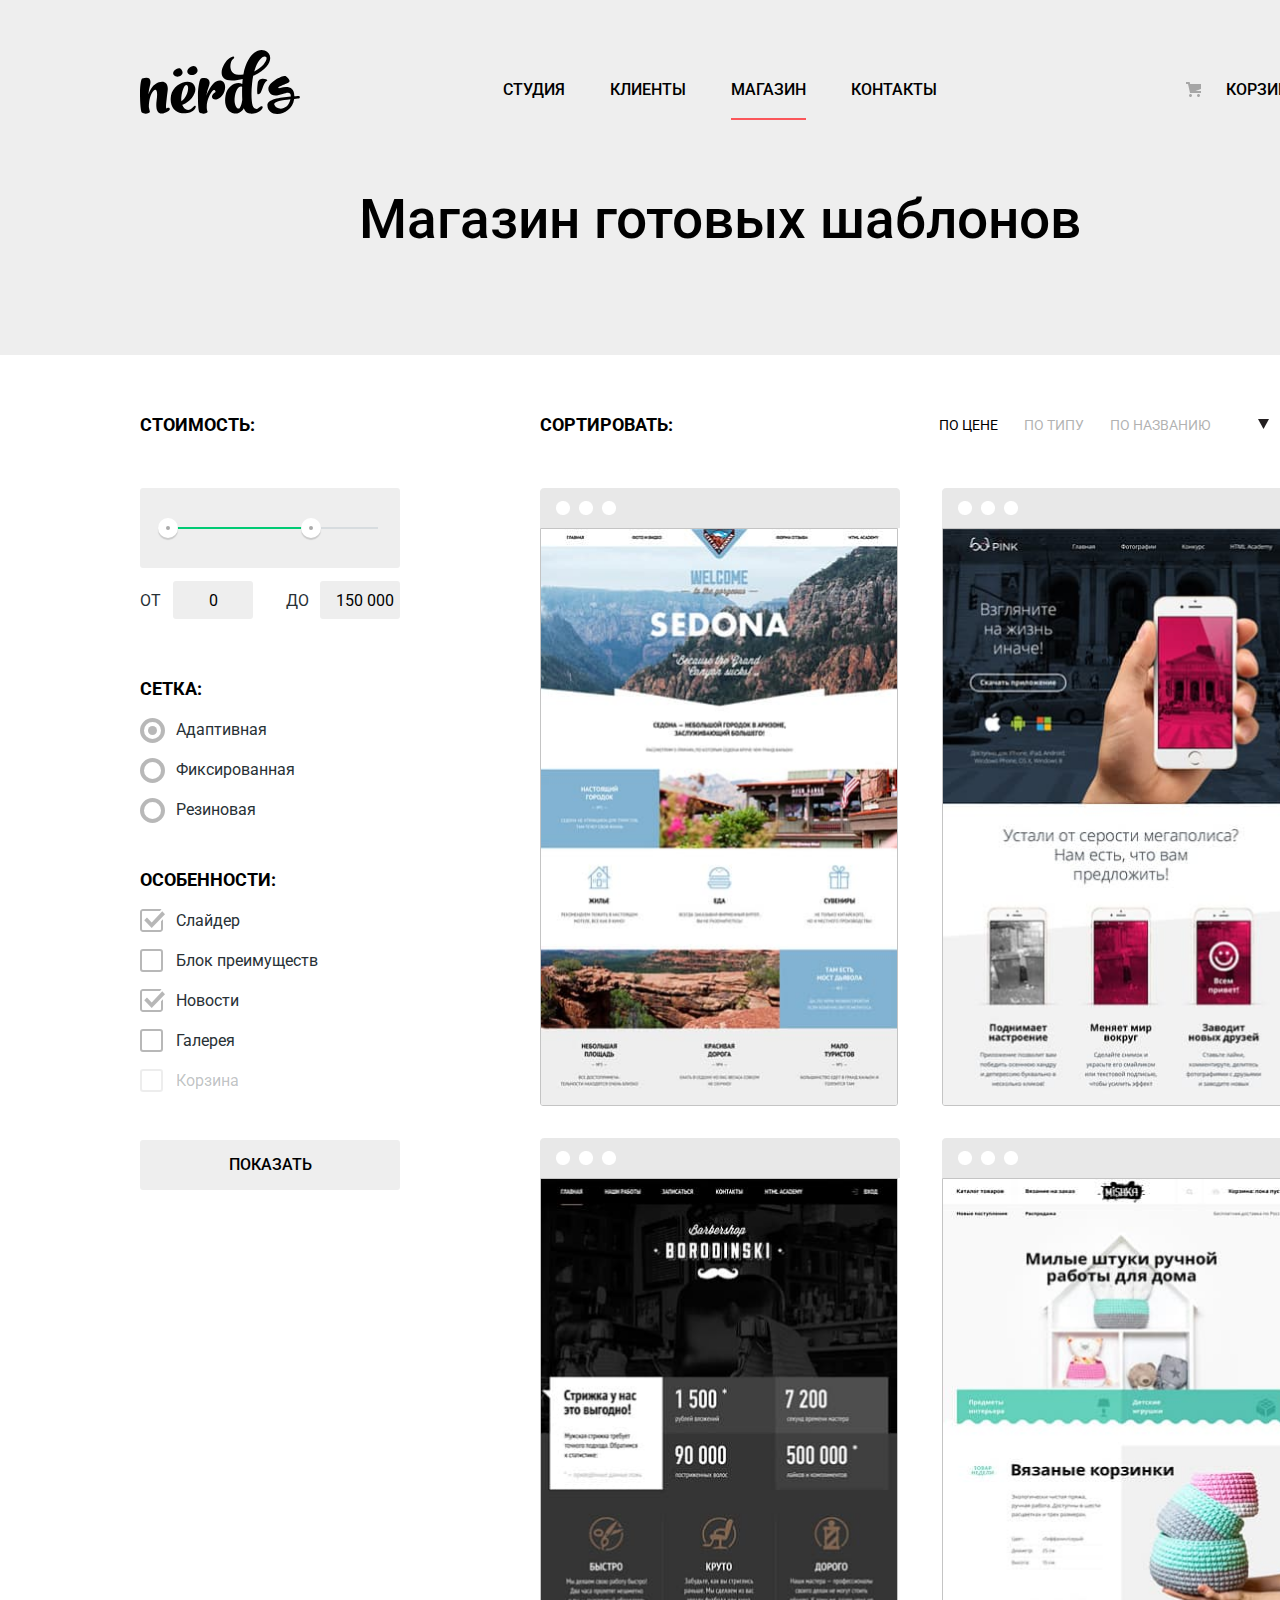
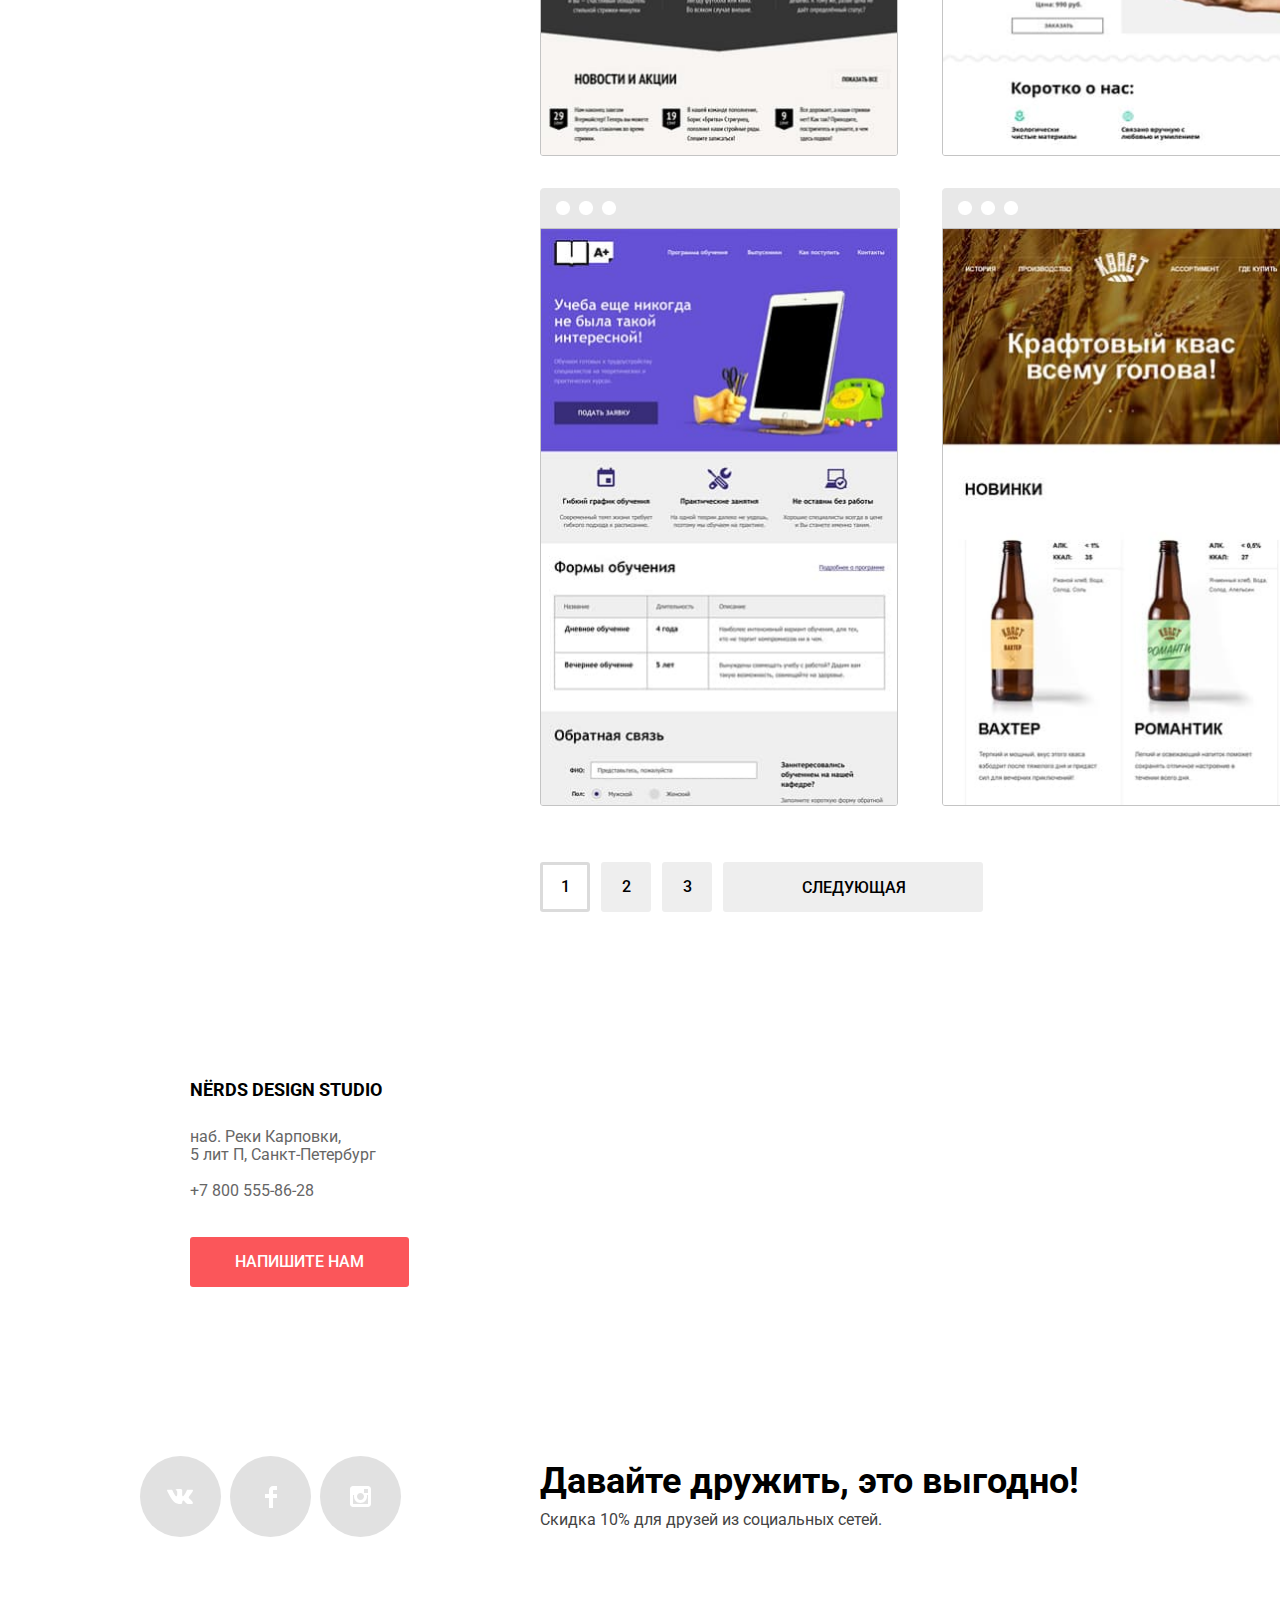
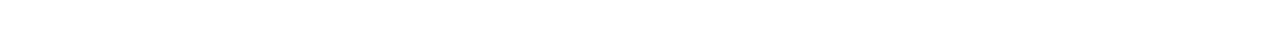
==== commit 1e5e6bbc: "Декоративные элементы" ====
--- a/catalog.html
+++ b/catalog.html
@@ -135,7 +135,7 @@
             <section class="product">
               <h2 class="visually-hidden">Шаблоны сайтов</h2>
               <ul class="product-list list">
-                <li class="product-item" tabindex="0">
+                <li class="product-item">
                   <div class="product-description">
                     <a class="product-title-link link" href="#">
                       <h3 class="product-title">SEDONA</h3>
@@ -145,7 +145,7 @@
                   </div>
                   <img class="product-img" src="img/img-sedona.jpg" width="358" height="578" alt="Шаблон сайта SEDONA">
                 </li>
-                <li class="product-item" tabindex="0">
+                <li class="product-item">
                   <div class="product-description">
                     <a class="product-title-link link" href="#">
                       <h3 class="product-title">Pink App</h3>
@@ -155,7 +155,7 @@
                   </div>
                   <img class="product-img" src="img/img-pink.jpg" width="358" height="578" alt="Шаблон сайта PINK">
                 </li>
-                <li class="product-item" tabindex="0">
+                <li class="product-item">
                   <div class="product-description">
                     <a class="product-title-link link" href="#">
                       <h3 class="product-title">Barbershop</h3>
@@ -166,7 +166,7 @@
                   <img class="product-img" src="img/img-barbershop.jpg" width="358" height="578"
                    alt="Шаблон сайта барбершоп BORODINSKI">
                 </li>
-                <li class="product-item" tabindex="0">
+                <li class="product-item">
                   <div class="product-description">
                     <a class="product-title-link link" href="#">
                       <h3 class="product-title">MISHKA</h3>
@@ -176,7 +176,7 @@
                   </div>
                   <img class="product-img" src="img/img-mishka.jpg" width="358" height="578" alt="Шаблон сайта MISHKA">
                 </li>
-                <li class="product-item" tabindex="0">
+                <li class="product-item">
                   <div class="product-description">
                     <a class="product-title-link link" href="#">
                       <h3 class="product-title">A Plus</h3>
@@ -186,7 +186,7 @@
                   </div>
                   <img class="product-img" src="img/img-aplus.jpg" width="358" height="578" alt="Шаблон сайта A Plus">
                 </li>
-                <li class="product-item" tabindex="0">
+                <li class="product-item">
                   <div class="product-description">
                     <a class="product-title-link link" href="#">
                       <h3 class="product-title">КВАСТ</h3>
@@ -231,11 +231,10 @@
               <a class="contacts-link button link change" href="#">Напишите нам</a>
             </p>
           </div>
-          <img class="contacts-marker-img" src="img/map-marker.png" width="231" height="190" alt="Маркер на карте указывает
-          месторасположение">
         </div>
         <div class="map-box-img">
-          <img class="contacts-map-img" src="img/map.png" width="1440" height="416" alt="Карта">
+          <iframe src="https://www.google.com/maps/embed?pb=!1m18!1m12!1m3!1d1996.8178647588688!2d30.31519231617443!3d59.96834466666385!2m3!1f0!2f0!3f0!3m2!1i1024!2i768!4f13.1!3m3!1m2!1s0x4696315bc4e8ce61%3A0xe703c377f3424272!2sStudio%20212!5e0!3m2!1sru!2sru!4v1624648644647!5m2!1sru!2sru" width="1440" height="416" allowfullscreen title="Офис находится по адресу наб. Реки Карповки,5 лит П, Санкт-Петербург">
+          </iframe>
         </div>
       </section>
 
--- a/style.css
+++ b/style.css
@@ -38,7 +38,9 @@
   --basic-gray-toggle: #ABABAB;
   --basic-shadow-toggle: rgba(0, 0, 0, 0.15);
   --basic-product-img: rgba(0, 0, 0, 0.25);
+  --basic-product-border: #C4C4C4;
   --basic-shadow-modal: rgba(0, 0, 0, 0.4);
+  --basic-invalid-gray: rgba(40, 49, 54, 0.3);
 }
 
 .page {
@@ -48,7 +50,7 @@
 
 body {
   min-height: 100%;
-  min-width: 960px;
+  min-width: 1180px;
   display: grid;
   grid-template-rows: min-content 1fr min-content;
   align-content: start;
@@ -289,14 +291,19 @@
   margin-bottom: 28px;
 }
 
-.slide-img,.contacts-map-img {
+.slide-img {
   max-width: 100%;
   height: auto;
 }
 
 .map-box-img {
-  display: flex;
-  justify-content: center;
+  width: 1440px;
+  height: 416px;
+  margin: 0 auto;
+}
+
+.map-box-img iframe {
+  border:0;
 }
 
 .slide-img {
@@ -306,12 +313,6 @@
 
 .contacts-content {
   position: relative;
-}
-
-.contacts-marker-img {
-  position: absolute;
-  left: 717px;
-  top: 70px;
 }
 
 .contacts-box {
@@ -371,10 +372,6 @@
   line-height: 24px;
   color: var(--basic-text);
   margin: 0 0 32px;
-}
-
-.service-button-box {
-  margin: 0;
 }
 
 .service-button {
@@ -712,15 +709,12 @@
 
 .modal {
   width: 960px;
-  height: 590px;
   background-color: var(--basic-white);
   box-shadow: 0px 20px 40px var(--basic-shadow-modal);
-  margin: auto;
   position: fixed;
-  top: 0;
-  left: 0;
-  bottom: 80px;
-  right: 0;
+  bottom: 210px;
+  right: 50%;
+  transform: translateX(50%);
   display: none;
 }
 
@@ -841,6 +835,7 @@
 }
 
 .product-img {
+  border: 1px solid var(--basic-product-border);
   border-bottom-right-radius: 3px;
   border-bottom-left-radius: 3px;
 }
@@ -850,11 +845,17 @@
   position: absolute;
   bottom: 5px;
   left: 0;
-  display: none;
-}
-
-.product-item:hover .product-description {
-  display: block;
+  /*display: none;*/
+  opacity: 0;
+}
+
+.product-item:hover .product-description,
+.product-item:focus .product-description {
+  opacity: 1;
+}
+
+.product-description:focus-within {
+  opacity: 1;
 }
 
 .service-button.applications:hover {
@@ -994,12 +995,6 @@
   opacity: 0.2;
 }
 
-.sorting-link-next:focus::after,.sorting-link-back:focus::after {
-  outline: thin dotted;
-  outline: 5px auto-webkit-focus-ring-color;
-  outline-offset: -2px;
-}
-
 .sorting-link-back::after {
   content: '';
   position: absolute;
@@ -1149,20 +1144,12 @@
   opacity: 1;
 }
 
-.input-checkbox:disabled + label::before {
+.input-checkbox:disabled + label::before,.input-radio:disabled + label::before {
   opacity: 0.1;
 }
 
-.input-checkbox:disabled + label {
-  opacity: 0.3;
-}
-
-.input-radio:disabled + label::before {
-  opacity: 0.1;
-}
-
-.input-radio:disabled + label {
-  opacity: 0.3;
+.input-checkbox:disabled + label,.input-radio:disabled + label {
+  color: var(--basic-invalid-gray);
 }
 
 .input-radio:checked + label::after {
@@ -1177,11 +1164,9 @@
   opacity: 0.4;
 }
 
-.input-radio:focus + label::before,.input-radio:focus + label::after,.input-checkbox:focus + label::before,
-.input-checkbox:focus + label::after {
-  outline: thin dotted;
-  outline: 5px auto-webkit-focus-ring-color;
-  outline-offset: -2px;
+.input-radio:focus + label::before,.input-checkbox:focus + label::before,
+.input-checkbox:focus + label::after,.sorting-link-next:focus::after,.sorting-link-back:focus::after {
+  outline: 2px solid var(--basic-black);
 }
 
 .label-checkbox {
@@ -1200,7 +1185,7 @@
   width: 23px;
   height: 23px;
   border-radius: 3px;
-  border: 3px solid var(--basic-gray-input);
+  border: 2px solid var(--basic-gray-input);
   opacity: 0.4;
 }
 
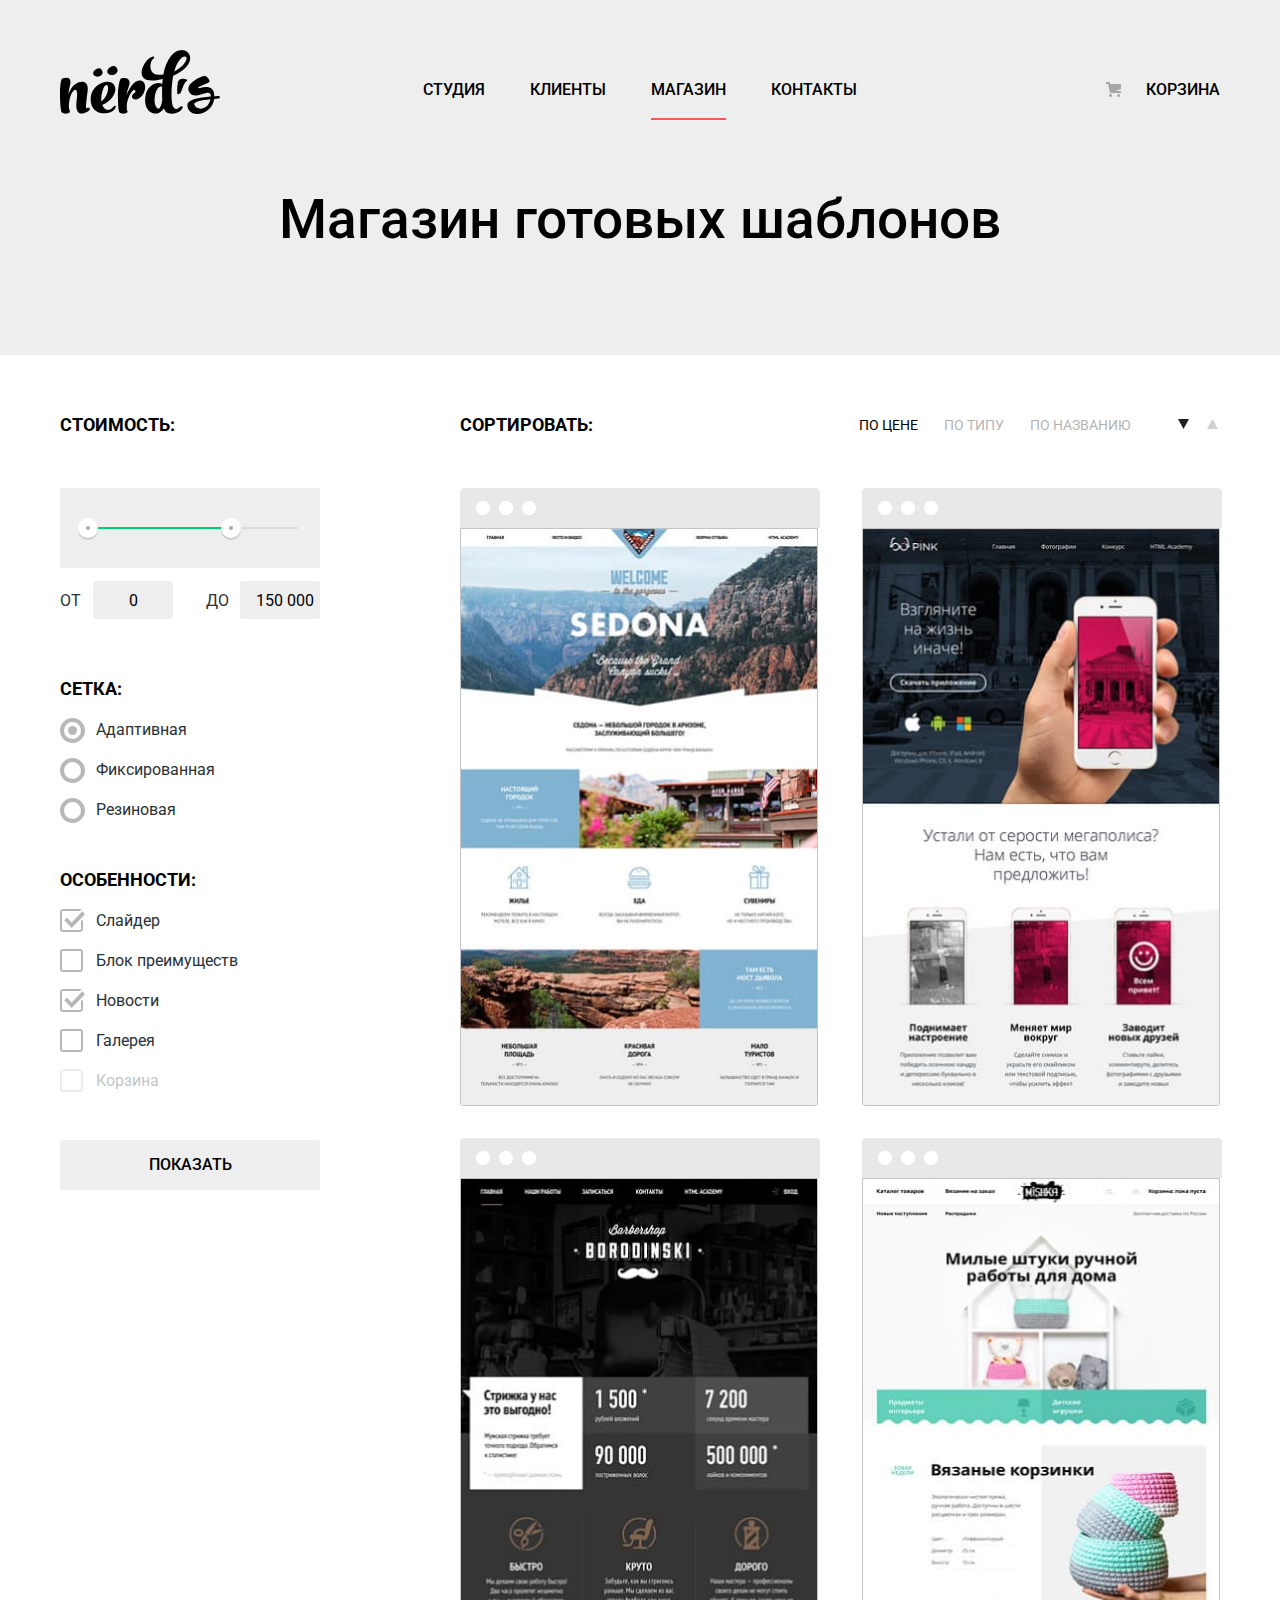
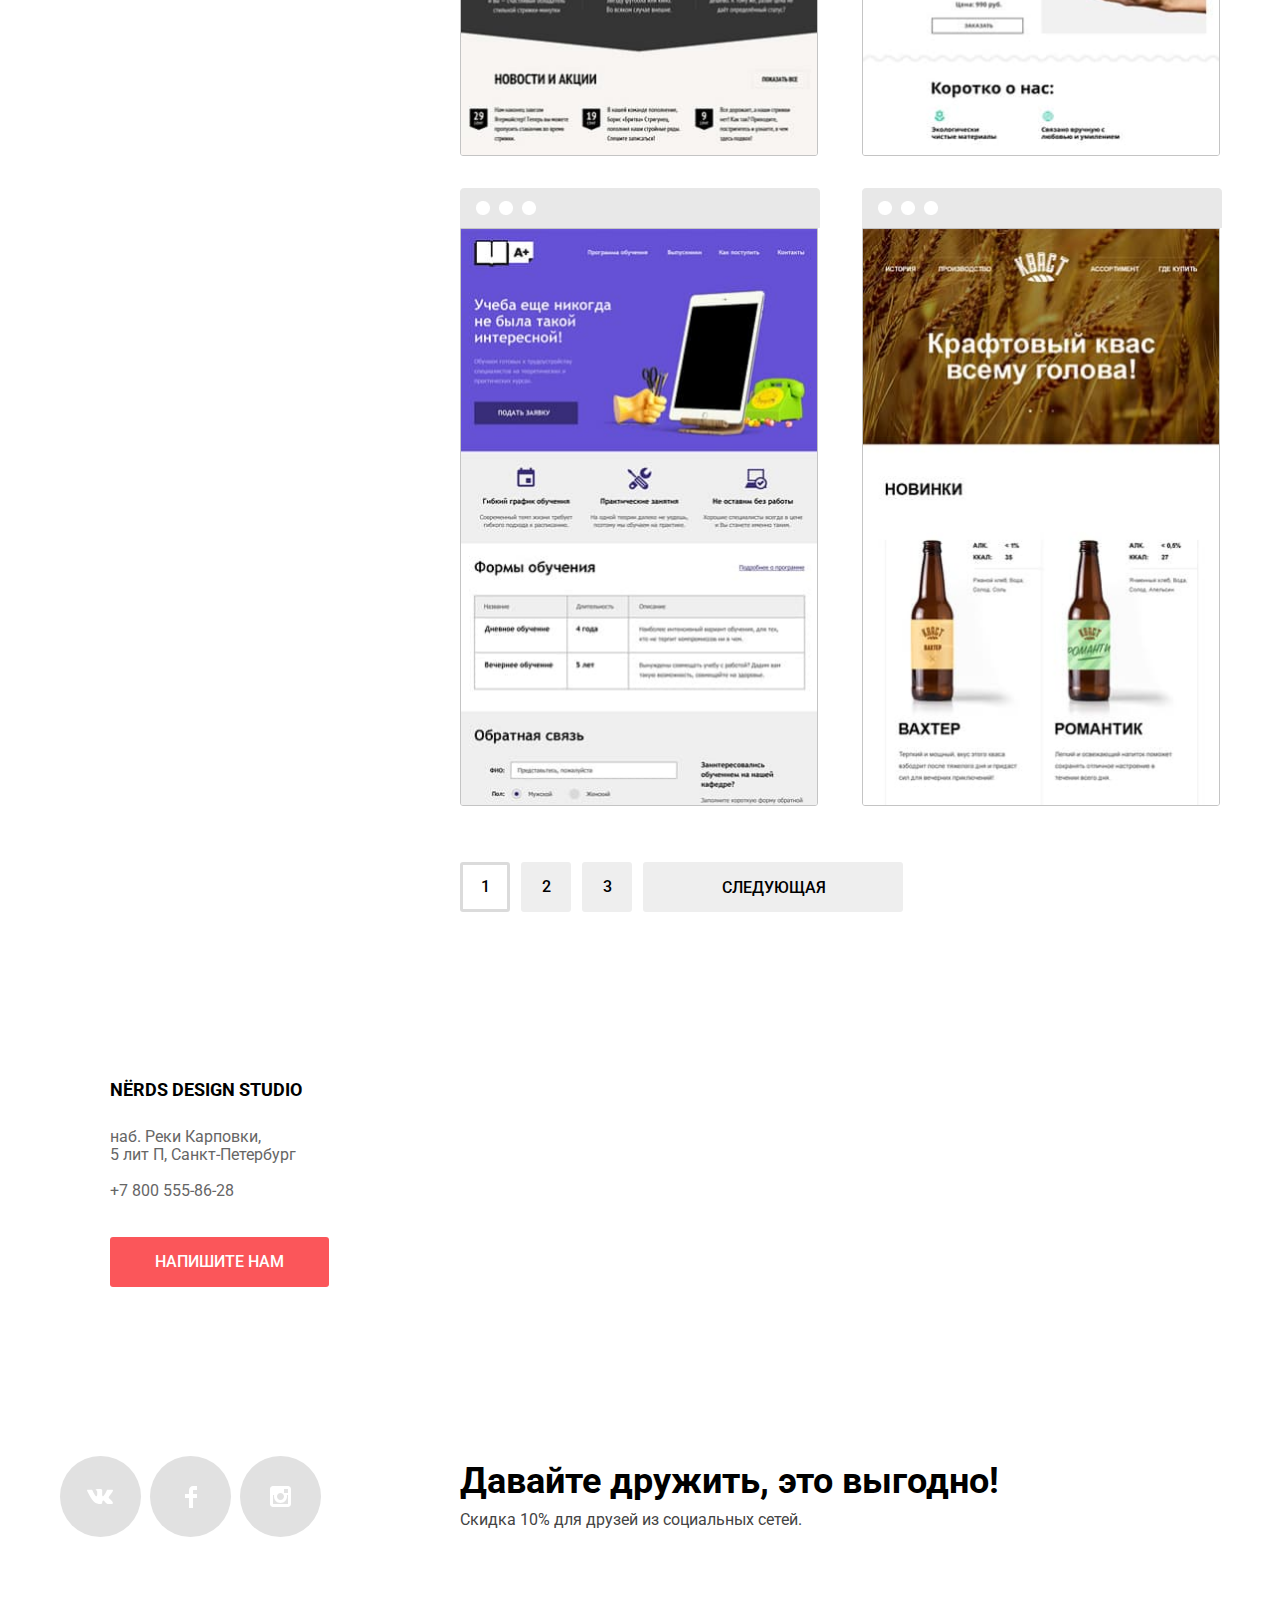
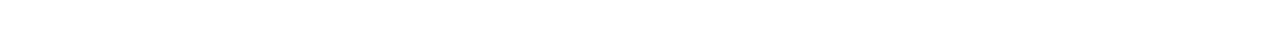
==== commit 39b0c983: "Защита проекта" ====
--- a/catalog.html
+++ b/catalog.html
@@ -9,7 +9,7 @@
     <title>Нёрдс каталог</title>
     <link href="https://fonts.googleapis.com/css2?family=Roboto:wght@400;500;700&display=swap" rel="stylesheet">
     <link href="normalize.css" rel="stylesheet">
-    <link href="style.css" rel="stylesheet">
+    <link href="style.min.css" rel="stylesheet">
   </head>
 
   <body>
@@ -233,14 +233,14 @@
           </div>
         </div>
         <div class="map-box-img">
-          <iframe src="https://www.google.com/maps/embed?pb=!1m18!1m12!1m3!1d1996.8178647588688!2d30.31519231617443!3d59.96834466666385!2m3!1f0!2f0!3f0!3m2!1i1024!2i768!4f13.1!3m3!1m2!1s0x4696315bc4e8ce61%3A0xe703c377f3424272!2sStudio%20212!5e0!3m2!1sru!2sru!4v1624648644647!5m2!1sru!2sru" width="1440" height="416" allowfullscreen title="Офис находится по адресу наб. Реки Карповки,5 лит П, Санкт-Петербург">
+          <iframe src="https://www.google.com/maps/embed?pb=!1m18!1m12!1m3!1d1996.8178647588688!2d30.31519231617443!3d59.96834466666385!2m3!1f0!2f0!3f0!3m2!1i1024!2i768!4f13.1!3m3!1m2!1s0x4696315bc4e8ce61%3A0xe703c377f3424272!2sStudio%20212!5e0!3m2!1sru!2sru!4v1624648644647!5m2!1sru!2sru" width="100%" height="416" allowfullscreen title="Офис находится по адресу наб. Реки Карповки,5 лит П, Санкт-Петербург">
           </iframe>
         </div>
       </section>
 
     </main>
 
-    <footer class="main-footer container footer-box">
+    <footer class="container footer-box">
       <section class="socials">
         <h2 class="visually-hidden">Социальные сети</h2>
         <ul class="socials-list list">
@@ -274,6 +274,31 @@
       </section>
     </footer>
 
+    <section class="modal">
+        <div class="modal-box">
+          <h2 class="modal-title">Напишите нам</h2>
+          <form class="connection-form" action="https://echo.htmlacademy.ru/" method="post">
+            <div class="modal-input-box">
+              <p class="modal-content">
+                <label class="modal-name modal-field" for="name">Ваше имя:</label>
+                <input class="connection-field connection-name" type="text" name="name" id="name" placeholder="Имя Фамилия"> <!--class="invalid" должен добавляться при ошибке введенных данных -->
+              </p>
+              <p class="modal-content">
+                <label class="modal-email modal-field" for="email">Ваш email:</label>
+                <input class="connection-field connection-email" type="email" name="email" id="email" placeholder="email@example.com">
+              </p>
+            </div>
+            <p class="modal-content">
+              <label class="modal-text modal-field" for="text">Текст письма:</label>
+              <textarea class="connection-field connection-text" rows="4" cols="80" id="text" name="text" placeholder="В свободной форме"></textarea>
+            </p>
+            <button class="button connection-button change" type="submit">Отправить</button>
+          </form>
+          <button class="button modal-close" type="button"><span class="visually-hidden">Закрыть</span></button>
+        </div>
+      </section>
+
+      <script src="script.min.js"></script>
 
   </body>
 </html>
--- a/style.min.css
+++ b/style.min.css
@@ -0,0 +1,2 @@
+ Beautify
+@-webkit-keyframes bounce{0%{transform:translateY(-2000px)}70%{transform:translateY(30px)}90%{transform:translateY(-10px)}to{transform:translateY(0)}}@keyframes bounce{0%{transform:translateY(-2000px)}70%{transform:translateY(30px)}90%{transform:translateY(-10px)}to{transform:translateY(0)}}@-webkit-keyframes shake{0%,to{transform:translateX(0)}10%,30%,50%,70%,90%{transform:translateX(-10px)}20%,40%,60%,80%{transform:translateX(10px)}}@keyframes shake{0%,to{transform:translateX(0)}10%,30%,50%,70%,90%{transform:translateX(-10px)}20%,40%,60%,80%{transform:translateX(10px)}}*,::after,::before{box-sizing:border-box}:root{--basic-fon:#888888;--basic-fon-dark:#EEEEEE;--basic-text:#283136;--basic-black:#000000;--basic-red:#FB565A;--basic-golden:#EFC849;--basic-grin:#00CA74;--basic-grin-light:#00BC6C;--basic-grin-dark:#00AA62;--basic-white:#FFFFFF;--basic-gray:#666666;--basic-gray-dark:#444444;--basic-gray-light:#D7DCDE;--basic-red-light:#E74246;--basic-red-dark:#D7373B;--basic-gold-light:#EAB534;--basic-gold-dark:#E5A722;--basic-gray-gray:#B4B9BB;--basic-gray-graphite:#DFDFDF;--basic-gray-graphite-light:#D5D5D5;--basic-graphite:#DBDBDB;--basic-white-gray:rgba(255, 255, 255, 0.3);--basic-black-gray:rgba(0, 0, 0, 0.3);--basic-active-gray:#C1C1C1;--basic-white-light:rgba(0, 0, 0, 0.0001);--basic-shadow:rgba(0, 1, 1, 0.1);--basic-gray-next:#A6A6A6;--basic-gray-social:#E1E1E1;--basic-gray-input:#4D4D4D;--basic-gray-range:#D7DCDF;--basic-gray-toggle:#ABABAB;--basic-shadow-toggle:rgba(0, 0, 0, 0.15);--basic-product-img:rgba(0, 0, 0, 0.25);--basic-product-border:#C4C4C4;--basic-shadow-modal:rgba(0, 0, 0, 0.4);--basic-invalid-gray:rgba(40, 49, 54, 0.3)}.page{height:100%}body{min-height:100%;min-width:1180px;display:grid;grid-template-rows:-webkit-min-content 1fr -webkit-min-content;grid-template-rows:min-content 1fr min-content;align-content:start;margin:0;padding:0;font-family:"Roboto",Arial,sans-serif;font-size:16px;line-height:24px;font-weight:400;color:var(--basic-text);background-color:transparent}.main-nav{display:grid;grid-template-columns:160px 1fr -webkit-min-content;grid-template-columns:160px 1fr min-content}.container{width:1180px;margin:0 auto;padding:0 10px}.button{font:inherit;text-align:center;vertical-align:middle;text-transform:uppercase;border:0;cursor:pointer}.link{text-decoration:none}.list{list-style:none}.slide-list{margin:0;padding:0}.slide-box{width:538px;padding-top:71px;margin-right:-140px}.slide-container-img{margin-bottom:-7px}.site-nav,.site-nav a{color:var(--basic-black)}.site-nav{display:flex;flex-wrap:wrap;width:530px;line-height:30px;font-weight:500;text-transform:uppercase;background-color:transparent;padding:0 0 0 11px;margin:49px 0 0 192px}.site-nav a{text-decoration:none;display:block;padding:26px 0 13px}.site-nav li:not(:last-child){margin-right:45px}.basket{line-height:30px;font-weight:500;text-transform:uppercase;color:var(--basic-black);background-color:transparent;text-decoration:none;padding:26px 0 13px 50px;margin-top:49px;position:relative}.basket::before{content:'';position:absolute;top:33px;left:10px;width:15px;height:15px;background-image:url(img/basket-icon.svg);background-repeat:no-repeat}.main-header,.main-slide{background-color:var(--basic-fon-dark)}.main-slide{margin-bottom:80px}.basket:hover,.product-title:hover,.site-nav a:hover{color:var(--basic-red)}.basket:active,.site-link:active{color:var(--basic-black-gray)}.basket.active,.site-link.active{border-bottom:2px solid var(--basic-red)}.logo-img:hover{opacity:.7}.logo-img:active{opacity:.3}.main-header-logo{padding-top:49px}.visually-hidden{position:absolute;width:1px;height:1px;margin:-1px;border:0;padding:0;-webkit-clip-path:inset(100%);clip-path:inset(100%);clip:rect(0 0 0 0);overflow:hidden}.slide-item{display:none}.slide-active{display:grid;grid-template-columns:1fr 760px}.slide-container{padding:0 10px;position:relative}.slide-button{position:absolute;top:306px;left:546px;display:flex;flex-wrap:wrap;align-items:center;width:88px;margin:0;padding:0}.slide-button li{margin-right:17px}.slide-button li:last-child{margin-right:0}.slide-switch{width:18px;height:18px;background-color:var(--basic-white);border-radius:50%}.slide-switch.active{background-image:url(img/slide-on.svg);background-repeat:no-repeat;background-position:center}.slide-title{font-size:55px;line-height:55px;color:var(--basic-black);font-weight:500;margin:0 0 27px}.contacts-link,.slide-link{text-decoration:none;color:var(--basic-white);background-color:var(--basic-red);font-weight:500;line-height:18px;display:inline-block;height:50px;border-radius:3px;display:flex;align-items:center;justify-content:center}.slide-link{width:240px}.contacts-link{width:219px}.slide-text{margin:0 0 38px}.slide-text-carousel{padding-top:10px;margin-bottom:28px}.slide-img{max-width:100%;height:auto}.map-box-img{width:100%;height:416px}.map-box-img iframe{border:0}.slide-img{margin-left:-3px;margin-top:-7px}.contacts-content{position:relative}.contacts-box{background-color:var(--basic-white);width:319px;margin:0;position:absolute;top:54px;left:10px}.services{border-bottom:2px solid var(--basic-fon-dark)}.services-item::before{content:'';display:block;width:300px;height:146px;margin:0 0 25px}.services-item-site{background-image:url(img/illustration-1.jpg);background-repeat:no-repeat}.services-item-applications{background-image:url(img/illustration-2.jpg);background-repeat:no-repeat}.services-item-presentation{background-image:url(img/illustration-3.jpg);background-repeat:no-repeat}.services-list{display:grid;grid-template-columns:300px 300px 300px;grid-gap:100px;margin:0;padding:0 0 80px}.service-card-title{font-weight:700;font-size:24px;line-height:30px;text-transform:uppercase;color:var(--basic-black);margin:0 0 16px}.service-text{font-weight:400;line-height:24px;color:var(--basic-text);margin:0 0 32px}.service-button{color:var(--basic-white);font-weight:500;line-height:18px;width:160px;height:50px;border-radius:3px;display:inline-block}.service-button.site{background-color:var(--basic-red);display:flex;align-items:center;justify-content:center}.service-button.applications,.service-button.presentations{background-color:var(--basic-grin);display:flex;align-items:center;justify-content:center}.service-button.presentations{background-color:var(--basic-golden)}.about-box{display:grid;grid-template-columns:655px 1fr;margin-bottom:73px}.about-text{font-weight:500;font-size:45px;line-height:45px;color:var(--basic-black);margin:0 0 33px;padding-top:73px}.about-list{margin:0;padding:0}.about-item{position:relative;margin-bottom:24px;padding-left:36px}.about-item:last-child{margin-bottom:0}.about-item::before{content:"";position:absolute;top:11px;left:0;width:25px;height:2px;background-color:var(--basic-red)}.about-content{margin:0 0 41px}.about-list-title,.advantages-text{font-weight:700;text-transform:uppercase;font-size:16px}.about-list-title{margin:0 0 23px}.advantages{margin-left:auto;padding-top:40px}.advantages-text{color:var(--basic-black);margin:0 0 30px;text-align:center}.advantages::before{content:'';display:block;width:360px;height:208px;background-image:url(img/nerds-illustration.png);background-repeat:no-repeat;margin:0 0 36px}.advantages-list{display:flex;flex-wrap:wrap;width:360px;margin:0;padding:0}.advantages-content{line-height:18px;margin:0 0 12px;position:relative}.advantages-text-box{line-height:18px;margin:0;width:120px}.advantages-indicator{font-size:45px;line-height:64px}.advantages-indicator,.contacts-text span,.percent{font-weight:700;color:var(--basic-black)}.percent{position:absolute;top:5px;font-size:26px;line-height:40px}.partners{margin-bottom:80px;border-top:2px solid var(--basic-fon-dark);border-bottom:2px solid var(--basic-fon-dark)}.partners-img{opacity:.2}.partners-img:hover{opacity:1}.partners-img:active{opacity:.1}.partners-img-academy{width:199px;height:57px}.partners-item-academy{display:block;position:relative;padding:59px 48px 47px 32px}.partners-item-academy::after,.partners-item-barbershop::after,.partners-item-pink::after{content:"";position:absolute;top:center;right:-2px;width:2px;height:52px;background-color:var(--basic-fon-dark)}.partners-img-barbershop{width:209px;height:90px}.partners-item-barbershop{display:block;position:relative;padding:44px 44px 33px 46px}.partners-item-barbershop::after,.partners-item-pink::after{top:64px;right:-3px}.partners-img-pink{width:185px;height:52px}.partners-item-pink{display:block;position:relative;padding:64px 54px 53px 61px}.partners-item-pink::after{top:center}.partners-img-mishka{width:173px;height:84px}.partners-item-mishka{display:block;padding:52px 30px 37px 65px}.partners-list{width:1160px;display:flex;flex-wrap:wrap;align-items:center;margin:0;padding:0}.contacts-text{line-height:18px;color:var(--basic-gray);margin:0 0 15px;padding:49px 0 0 50px}.contacts-text-phone{padding-left:50px;margin:0 0 34px}.contacts-text span{font-size:18px;line-height:30px;text-transform:uppercase;margin:0 0 23px;display:inline-block}.contacts-phone{color:var(--basic-gray)}.contacts-button{padding:0 0 47px 50px;margin:0}.footer-box{display:grid;grid-template-columns:1fr 2fr}.socials-list{margin:0 139px 0 0;padding:68px 0 76px;width:261px;display:flex;flex-wrap:wrap;justify-content:space-between}.socials-item{margin-bottom:10px}.socials-button{display:flex;align-items:center;justify-content:center;width:81px;height:81px;border-radius:50%;background-color:var(--basic-gray-social);color:inherit}.socials-button:hover{background-color:var(--basic-red-light)}.socials-button:active{background-color:var(--basic-red-dark)}.socials-button:active path{fill:var(--basic-white-gray)}.copyright{padding:75px 0 106px}.copyright-title{font-weight:700;font-size:36px;line-height:36px;color:var(--basic-black);margin:0 0 10px}.copyright-text{line-height:22px;color:var(--basic-gray-dark);margin:0}.modal{width:960px;background-color:var(--basic-white);box-shadow:0 20px 40px var(--basic-shadow-modal);position:fixed;bottom:212px;left:25%;display:none}.modal-error,.modal-show{display:block;-webkit-animation-name:bounce;animation-name:bounce;-webkit-animation-duration:.6s;animation-duration:.6s}.modal-error{-webkit-animation-name:shake;animation-name:shake}.modal-box{width:761px;padding:64px 99px 84px 100px}.modal-title{font-weight:700;font-size:45px;line-height:53px;color:var(--basic-black);margin:0 0 35px}.modal-content{margin:0;padding:0}.modal-input-box{display:grid;grid-template-columns:1fr 1fr;grid-gap:40px}.modal-field{font-weight:700;line-height:18px;color:var(--basic-black);display:inline-block;margin-bottom:9px}.connection-button{color:var(--basic-white);background-color:var(--basic-red);font-weight:500;line-height:18px;width:259px;height:50px;border-radius:3px}.modal-field,.product-item:hover::before{opacity:1}.connection-field{width:360px;padding:10px 14px 12px;line-height:18px;font:inherit;background-color:transparent;color:var(--basic-gray-dark);border:2px solid var(--basic-gray-light);margin-bottom:30px;border-radius:3px}.connection-text{width:760px;margin:0 0 40px;padding:11px 14px 8px}.connection-field:hover{border:2px solid var(--basic-gray-gray)}.connection-field:focus{border:2px solid var(--basic-black)}.change:hover{background-color:var(--basic-red-light)}.change:active{background-color:var(--basic-red-dark);color:var(--basic-white-gray)}.product-title:active{color:var(--basic-black);opacity:.3}.connection-field.invalid{border:2px solid var(--basic-red-light);color:var(--basic-red-light)}.product-item::before{content:'';display:block;width:360px;height:40px;background-image:url(img/background-product.png);background-repeat:no-repeat;opacity:.12;margin:0;padding:0}.product-item:hover{width:360px;-webkit-filter:drop-shadow(0 6px 15px var(--basic-product-img));filter:drop-shadow(0 6px 15px var(--basic-product-img))}.product-item{position:relative}.product-img{border:1px solid var(--basic-product-border);border-bottom-right-radius:3px;border-bottom-left-radius:3px}.product-description{position:absolute;bottom:5px;left:0;opacity:0}.product-item:focus .product-description,.product-item:hover .product-description{opacity:1}.product-description:focus-within{opacity:1}.service-button.applications:hover{background-color:var(--basic-grin-light)}.service-button.applications:active{background-color:var(--basic-grin-dark);color:var(--basic-white-gray)}.service-button.presentations:hover{background-color:var(--basic-gold-light)}.service-button.presentations:active{background-color:var(--basic-gold-dark);color:var(--basic-white-gray)}.modal-close{width:21px;height:21px;background-color:transparent;background-image:url(img/close-cross.svg);background-repeat:no-repeat;opacity:.3;position:absolute;top:78px;right:90px}.modal-close:hover{opacity:1}.modal-close:active{opacity:.1}.filter-container{display:grid;grid-template-columns:260px 1fr;grid-column-gap:140px}.product-list{display:grid;grid-template-columns:1fr 1fr;grid-column-gap:42px;grid-row-gap:25px;margin:0 0 49px;padding:0}.catalog-title{background-color:var(--basic-fon-dark);font-weight:500;font-size:55px;line-height:55px;color:var(--basic-black);text-align:center;padding:71px 0 108px;margin:0 0 55px}.price-title{margin:0 0 48px}.sorting{display:flex;align-items:center}.sorting-title{margin:-3px 266px 45px 0;padding:0}.sorting-list{display:flex;flex-wrap:wrap;margin:3px 0 51px;padding:0 85px 0 0;position:relative}.sorting-link{padding:17px 0 13px;font-size:14px;line-height:18px;text-transform:uppercase;color:var(--basic-black);opacity:.3;margin:0}.sorting-list li:not(:last-child){margin-right:26px}.sorting-list li:nth-child(3),.sorting-list li:nth-child(4){margin-right:0}.sorting-link:active,.sorting-link:hover{color:var(--basic-black);opacity:.6}.sorting-link:active{opacity:1}.sorting-link.active{opacity:1}.sorting-link-back::after,.sorting-link-next::after{content:'';position:absolute;top:6px;right:18px;width:11px;height:10px;background-repeat:no-repeat;background-image:url(img/triangle-active.svg);padding:10px;opacity:.2}.sorting-link-back::after{right:-11px;background-image:url(img/triangle-active2.svg)}.sorting-link-back:hover::after,.sorting-link-next:hover::after{opacity:.6}.sorting-link-back:active::after,.sorting-link-next.active::after,.sorting-link-next:active::after{opacity:1}.range-title{font-weight:700;font-size:18px;line-height:30px;color:var(--basic-black);text-transform:uppercase}.range-controls{height:80px;background-color:var(--basic-fon-dark);border-radius:3px;padding:39px 22px 39px 33px;margin:0 0 13px;position:relative}.range-scale{height:2px;background-color:var(--basic-gray-range)}.range-bar{height:2px;background-color:var(--basic-grin);width:70%}.range-toggle{background-color:var(--basic-white);width:20px;height:20px;box-shadow:0 2px 1px var(--basic-shadow-toggle);border-radius:50%;cursor:pointer;position:absolute;top:30px}.range-toggle::before{content:"";position:absolute;left:8px;top:8px;width:4px;height:4px;border-radius:50%;background-color:var(--basic-gray-toggle)}.range-toggle-min{left:18px}.range-toggle-max{left:80px}.filter-importance{padding:0;margin:0 0 55px;text-transform:uppercase}.filter-importance-max,.filter-importance-min{display:inline-block;border:0;width:80px;height:38px;background-color:var(--basic-fon-dark);border-radius:3px;text-align:center}.filter-importance-min{padding:0 10px;margin:0 29px 0 8px}.filter-importance-max{padding:0 5px 0 15px;margin-left:7px}.cost,.features,.layout{border:0;margin:0;padding:0}.features-title,.layout-title{margin-bottom:16px}.layout-view{line-height:20px;padding-left:36px;position:relative;display:block;cursor:pointer}.input-radio+label::before{content:"";position:absolute;left:0;top:-2px;width:25px;height:25px;border-radius:50%;border:4px solid var(--basic-gray-input);opacity:.4}.input-checkbox:checked:hover+label::after,.input-checkbox:hover+label::before,.input-radio:checked:hover+label::after,.input-radio:hover+label::before{opacity:1}.input-checkbox:disabled+label::before,.input-radio:disabled+label::before{opacity:.1}.input-checkbox:disabled+label,.input-radio:disabled+label{color:var(--basic-invalid-gray)}.input-radio:checked+label::after{content:"";position:absolute;left:8px;top:6px;width:9px;height:9px;border-radius:50%;background-color:var(--basic-gray-input);opacity:.4}.input-checkbox:focus+label::after,.input-checkbox:focus+label::before,.input-radio:focus+label::before,.sorting-link-back:focus::after,.sorting-link-next:focus::after{outline:2px solid var(--basic-black)}.label-checkbox{position:relative;display:block;padding-left:36px;line-height:20px;cursor:pointer}.input-checkbox+label::before{content:"";position:absolute;left:0;top:-2px;width:23px;height:23px;border-radius:3px;border:2px solid var(--basic-gray-input);opacity:.4}.input-checkbox:checked+label::before{display:none}.input-checkbox:checked+label::after{content:"";position:absolute;width:25px;height:23px;left:0;top:-2px;background-image:url(img/on-check.svg);background-repeat:no-repeat;background-position:0 0;opacity:.4}.layout-list{margin:0 0 45px;padding:0}.features-item,.layout-item{margin-bottom:20px}.features-list{margin:0 0 49px;padding:0}.filter-button,.product-description{text-align:center;background-color:var(--basic-fon-dark)}.filter-button{font-weight:500;font-size:16px;line-height:18px;color:var(--basic-black);width:260px;height:50px;border-radius:3px}.product-description{width:360px;border-bottom-right-radius:3px;border-bottom-left-radius:3px}.product-title{font-weight:700;font-size:18px;line-height:30px;text-transform:uppercase;color:var(--basic-black);margin:0;padding:24px 0 12px}.prodduct-content{width:255px;line-height:18px;color:var(--basic-gray);margin:0 auto 32px;padding:0}.product-button{width:200px;height:50px;background-color:var(--basic-red);border-radius:3px;margin-bottom:44px}.product-button,.product-button:active{color:var(--basic-white)}.button-nav:hover{background-color:var(--basic-gray-graphite)}.button-nav:active{background-color:var(--basic-gray-graphite-light);color:var(--basic-black-gray);box-shadow:inset 0 3px 0 var(--basic-shadow)}.pages-navigation-list{display:flex;flex-wrap:wrap;margin:0 0 60px;padding:0}.pages-navigation-link{color:var(--basic-black);font-weight:500;line-height:18px;display:flex;align-items:center;justify-content:center;width:50px;height:50px;border-radius:3px;background-color:var(--basic-fon-dark)}.pages-navigation-item{width:50px;height:50px;border-radius:3px;margin:0 11px 0 0}.pages-navigation-item:last-child{margin-right:0}.pages-navigation-next{background-color:var(--basic-fon-dark);font-weight:500;font-size:16px;line-height:18px;color:var(--basic-black);width:260px;height:50px;border-radius:3px;text-transform:uppercase;padding:17px 77px 15px 78px}.pages-navigation-link.active{background-color:var(--basic-white-light);border:3px solid var(--basic-graphite);border-radius:3px}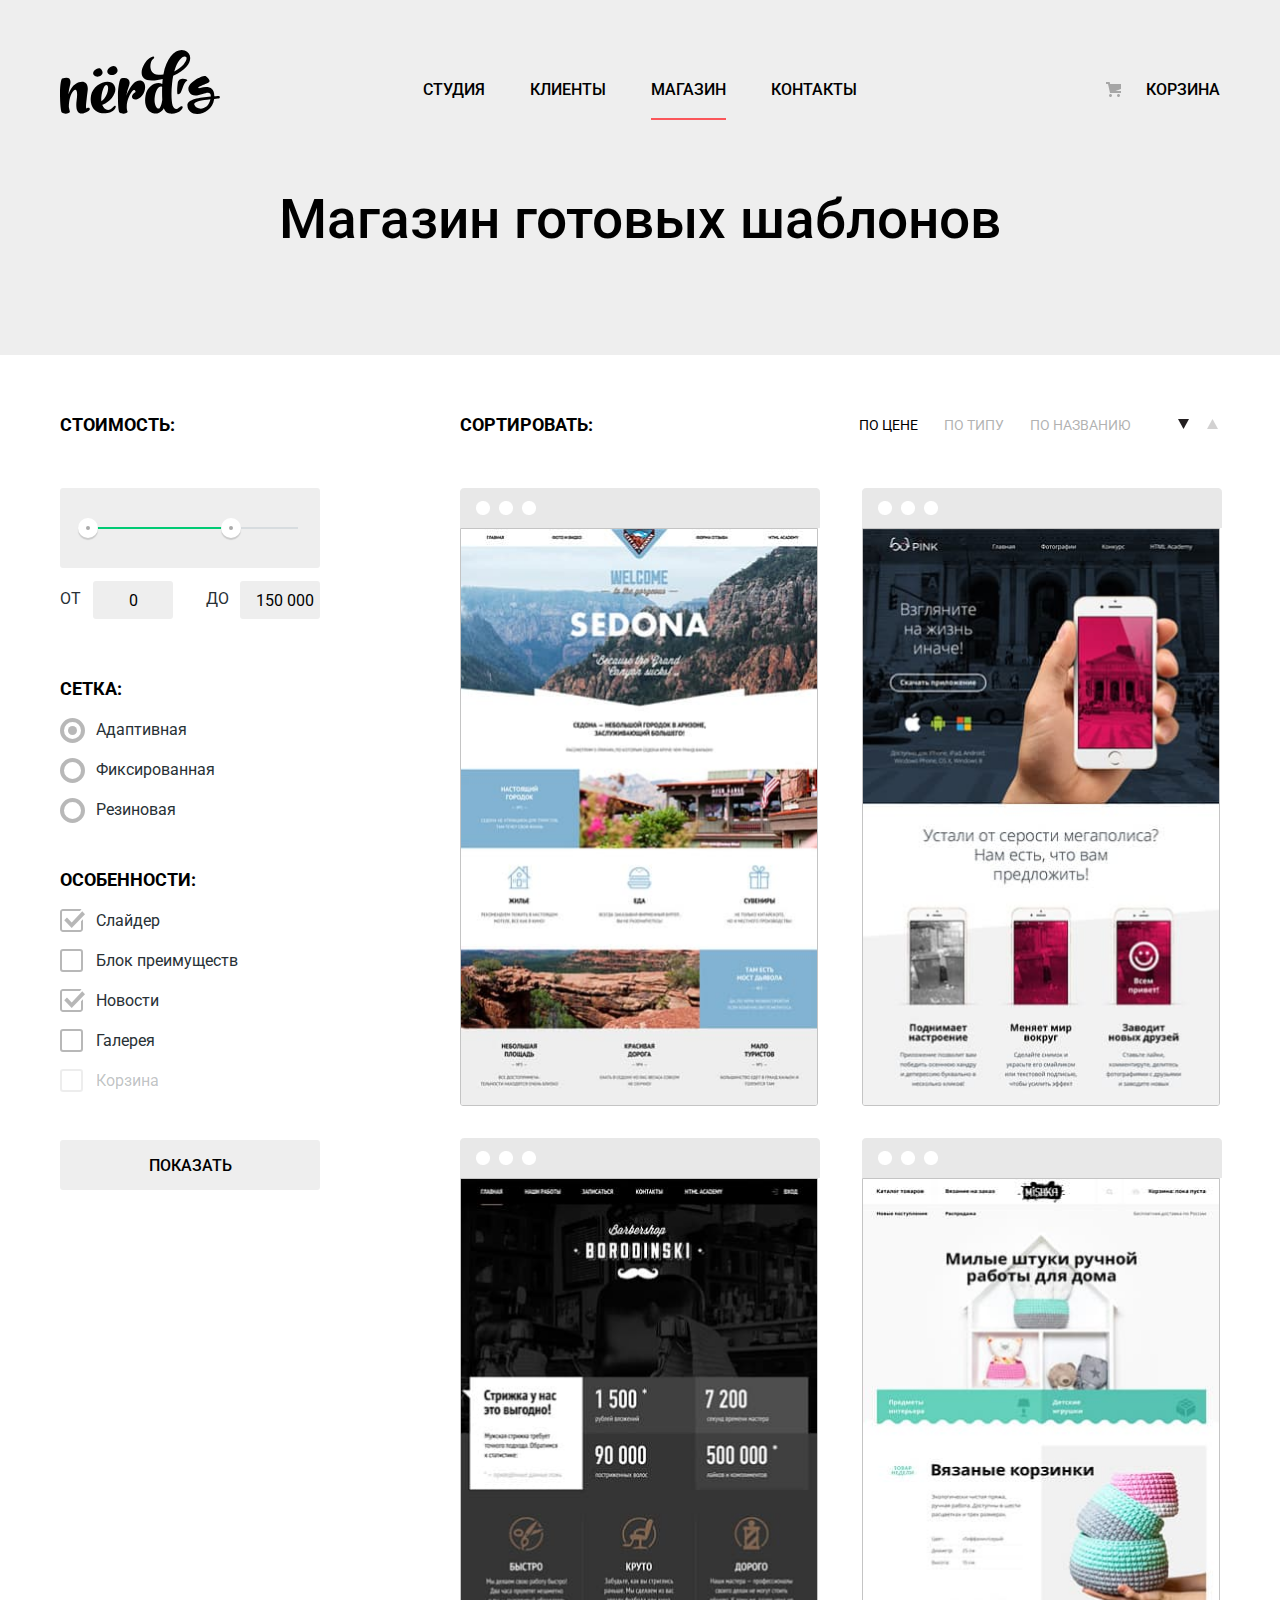
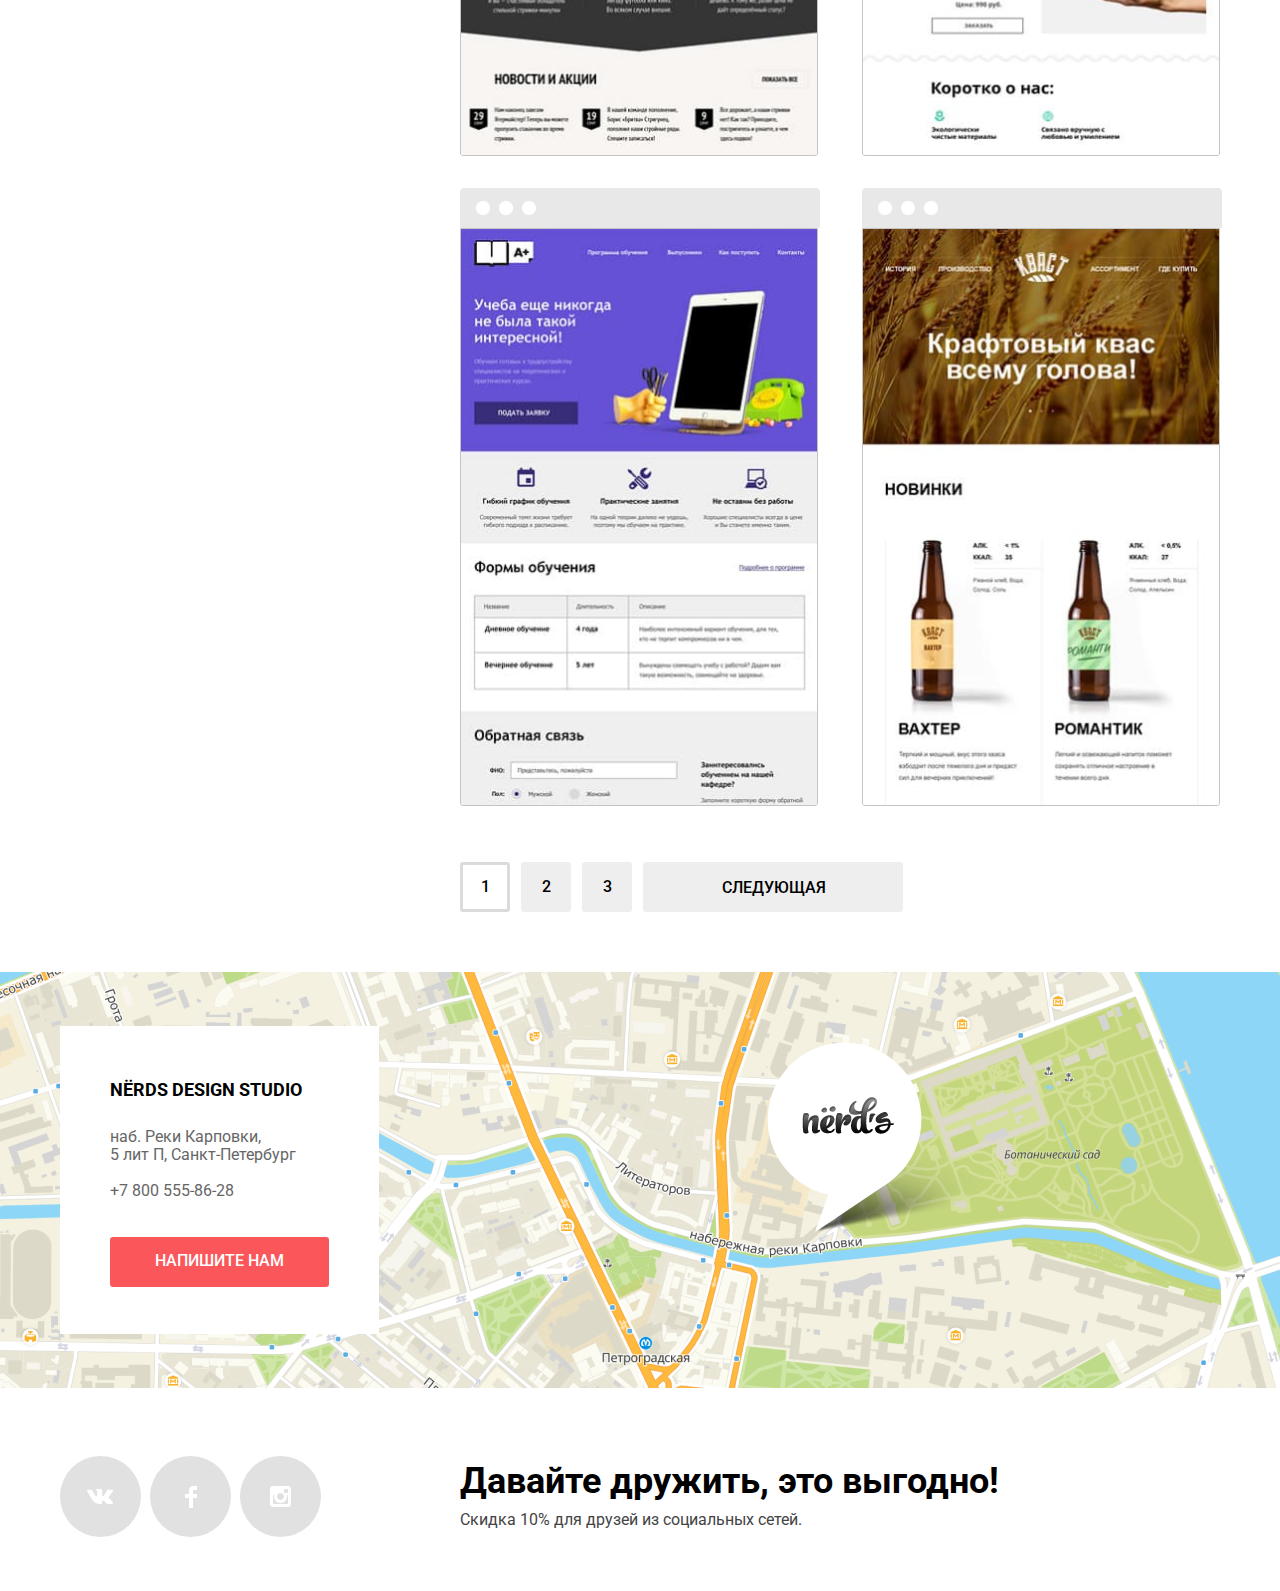
==== commit 359afe7b: "Доработки по защите проекта" ====
--- a/catalog.html
+++ b/catalog.html
@@ -8,8 +8,8 @@
     <link rel="manifest" href="manifest.webmanifest">
     <title>Нёрдс каталог</title>
     <link href="https://fonts.googleapis.com/css2?family=Roboto:wght@400;500;700&display=swap" rel="stylesheet">
-    <link href="normalize.css" rel="stylesheet">
-    <link href="style.min.css" rel="stylesheet">
+    <link href="css/normalize.css" rel="stylesheet">
+    <link href="css/style.min.css" rel="stylesheet">
   </head>
 
   <body>
@@ -32,7 +32,9 @@
     </header>
 
     <main class="main">
-      <h1 class="catalog-title">Магазин готовых шаблонов</h1>
+      <div class="catalog-title-box">
+        <h1 class="catalog-title container">Магазин готовых шаблонов</h1>
+      </div>
       <div class="container">
         <div class="filter-container">
           <div class="filter-box">
@@ -40,21 +42,21 @@
               <form class="filter-form" action="https://echo.htmlacademy.ru/" method="get">
                 <fieldset class="cost">
                   <legend class="price-title range-title">стоимость:</legend>
-                    <div class="range-filter">
-                      <div class="range-controls">
-                        <div class="range-scale">
-                          <div class="range-bar" style="width: 65%; margin-left: 0%;"></div>
-                        </div>
-                        <div class="range-toggle range-toggle-min" tabindex="0" style="left: 7%"></div>
-                        <div class="range-toggle range-toggle-max" tabindex="0" style="left: 62%"></div>
+                  <div class="range-filter">
+                    <div class="range-controls">
+                      <div class="range-scale">
+                        <div class="range-bar" style="width: 65%; margin-left: 0%;"></div>
                       </div>
-                      <p class="filter-importance">
-                        <label for="min">от</label>
-                        <input class="filter-importance-min" type="text" name="min" id="min" value="0">
-                        <label for="max">до</label>
-                        <input class="filter-importance-max" type="text" name="max" id="max" value="150 000">
-                      </p>
+                      <div class="range-toggle range-toggle-min" tabindex="0" style="left: 7%"></div>
+                      <div class="range-toggle range-toggle-max" tabindex="0" style="left: 62%"></div>
                     </div>
+                    <p class="filter-importance">
+                      <label for="min">от</label>
+                      <input class="filter-importance-min" type="text" name="min" id="min" value="0">
+                      <label for="max">до</label>
+                      <input class="filter-importance-max" type="text" name="max" id="max" value="150 000">
+                    </p>
+                  </div>
                 </fieldset>
                 <h2 class="visually-hidden">Фильтр</h2>
                 <fieldset class="layout">
@@ -100,7 +102,7 @@
                     </li>
                   </ul>
                 </fieldset>
-                  <button class="button filter-button button-nav" type="submit">Показать</button>
+                <button class="button filter-button button-nav" type="submit">Показать</button>
               </form>
             </section>
           </div>
@@ -198,8 +200,8 @@
                 </li>
               </ul>
               <ul class="pages-navigation-list list">
-                <li class="pages-navigation-item button-nav">
-                  <a class="pages-navigation-link active link button-nav">1</a>
+                <li class="pages-navigation-item">
+                  <a class="pages-navigation-link active link">1</a>
                 </li>
                 <li class="pages-navigation-item button-nav">
                   <a class="pages-navigation-link link button-nav" href="#">2</a>
@@ -232,8 +234,8 @@
             </p>
           </div>
         </div>
-        <div class="map-box-img">
-          <iframe src="https://www.google.com/maps/embed?pb=!1m18!1m12!1m3!1d1996.8178647588688!2d30.31519231617443!3d59.96834466666385!2m3!1f0!2f0!3f0!3m2!1i1024!2i768!4f13.1!3m3!1m2!1s0x4696315bc4e8ce61%3A0xe703c377f3424272!2sStudio%20212!5e0!3m2!1sru!2sru!4v1624648644647!5m2!1sru!2sru" width="100%" height="416" allowfullscreen title="Офис находится по адресу наб. Реки Карповки,5 лит П, Санкт-Петербург">
+        <div class="map-box">
+          <iframe class="map-img" src="https://www.google.com/maps/embed?pb=!1m18!1m12!1m3!1d1996.8178647588688!2d30.31519231617443!3d59.96834466666385!2m3!1f0!2f0!3f0!3m2!1i1024!2i768!4f13.1!3m3!1m2!1s0x4696315bc4e8ce61%3A0xe703c377f3424272!2sStudio%20212!5e0!3m2!1sru!2sru!4v1624648644647!5m2!1sru!2sru" width="1440" height="416" allowfullscreen title="Офис находится по адресу наб. Реки Карповки,5 лит П, Санкт-Петербург">
           </iframe>
         </div>
       </section>
@@ -275,30 +277,30 @@
     </footer>
 
     <section class="modal">
-        <div class="modal-box">
-          <h2 class="modal-title">Напишите нам</h2>
-          <form class="connection-form" action="https://echo.htmlacademy.ru/" method="post">
-            <div class="modal-input-box">
-              <p class="modal-content">
-                <label class="modal-name modal-field" for="name">Ваше имя:</label>
-                <input class="connection-field connection-name" type="text" name="name" id="name" placeholder="Имя Фамилия"> <!--class="invalid" должен добавляться при ошибке введенных данных -->
-              </p>
-              <p class="modal-content">
-                <label class="modal-email modal-field" for="email">Ваш email:</label>
-                <input class="connection-field connection-email" type="email" name="email" id="email" placeholder="email@example.com">
-              </p>
-            </div>
+      <div class="modal-box">
+        <h2 class="modal-title">Напишите нам</h2>
+        <form class="connection-form" action="https://echo.htmlacademy.ru/" method="post">
+          <div class="modal-input-box">
             <p class="modal-content">
-              <label class="modal-text modal-field" for="text">Текст письма:</label>
-              <textarea class="connection-field connection-text" rows="4" cols="80" id="text" name="text" placeholder="В свободной форме"></textarea>
-            </p>
-            <button class="button connection-button change" type="submit">Отправить</button>
-          </form>
-          <button class="button modal-close" type="button"><span class="visually-hidden">Закрыть</span></button>
-        </div>
-      </section>
-
-      <script src="script.min.js"></script>
+              <label class="modal-name modal-field" for="name">Ваше имя:</label>
+              <input class="connection-field connection-name" type="text" name="name" id="name" placeholder="Имя Фамилия"> <!--class="invalid" должен добавляться при ошибке введенных данных -->
+            </p>
+            <p class="modal-content">
+              <label class="modal-email modal-field" for="email">Ваш email:</label>
+              <input class="connection-field connection-email" type="email" name="email" id="email" placeholder="email@example.com">
+            </p>
+          </div>
+          <p class="modal-content">
+            <label class="modal-text modal-field" for="text">Текст письма:</label>
+            <textarea class="connection-field connection-text" rows="4" cols="80" id="text" name="text" placeholder="В свободной форме"></textarea>
+          </p>
+          <button class="button connection-button change" type="submit">Отправить</button>
+        </form>
+        <button class="button modal-close" type="button"><span class="visually-hidden">Закрыть</span></button>
+      </div>
+    </section>
+
+    <script src="js/script.min.js"></script>
 
   </body>
 </html>
--- a/css/style.min.css
+++ b/css/style.min.css
@@ -0,0 +1 @@
+@-webkit-keyframes bounce{0%{transform:translatY(-2000px)}70%{transform:translateY(30px)}90%{transform:translateY(-10px)}to{transform:translateY(0)}}@keyframes bounce{0%{transform:translatY(-2000px)}70%{transform:translateY(30px)}90%{transform:translateY(-10px)}to{transform:translateY(0)}}@-webkit-keyframes shake{0%,to{transform:translateX(0)}10%,30%,50%,70%,90%{transform:translateX(-10px)}20%,40%,60%,80%{transform:translateX(10px)}}@keyframes shake{0%,to{transform:translateX(0)}10%,30%,50%,70%,90%{transform:translateX(-10px)}20%,40%,60%,80%{transform:translateX(10px)}}*,::after,::before{box-sizing:border-box}:root{--basic-fon:#888888;--basic-fon-dark:#EEEEEE;--basic-text:#283136;--basic-black:#000000;--basic-red:#FB565A;--basic-golden:#EFC849;--basic-grin:#00CA74;--basic-grin-light:#00BC6C;--basic-grin-dark:#00AA62;--basic-white:#FFFFFF;--basic-gray:#666666;--basic-gray-dark:#444444;--basic-gray-light:#D7DCDE;--basic-red-light:#E74246;--basic-red-dark:#D7373B;--basic-gold-light:#EAB534;--basic-gold-dark:#E5A722;--basic-gray-gray:#B4B9BB;--basic-gray-graphite:#DFDFDF;--basic-gray-graphite-light:#D5D5D5;--basic-graphite:#DBDBDB;--basic-white-gray:rgba(255, 255, 255, 0.3);--basic-black-gray:rgba(0, 0, 0, 0.3);--basic-active-gray:#C1C1C1;--basic-white-light:rgba(0, 0, 0, 0.0001);--basic-shadow:rgba(0, 1, 1, 0.1);--basic-gray-next:#A6A6A6;--basic-gray-social:#E1E1E1;--basic-gray-input:#4D4D4D;--basic-gray-range:#D7DCDF;--basic-gray-toggle:#ABABAB;--basic-shadow-toggle:rgba(0, 0, 0, 0.15);--basic-product-img:rgba(0, 0, 0, 0.25);--basic-product-border:#C4C4C4;--basic-shadow-modal:rgba(0, 0, 0, 0.4);--basic-invalid-gray:rgba(40, 49, 54, 0.3)}.page{height:100%}body{min-height:100%;min-width:1180px;display:grid;grid-template-rows:-webkit-min-content 1fr -webkit-min-content;grid-template-rows:min-content 1fr min-content;align-content:start;margin:0;padding:0;font-family:"Roboto",Arial,sans-serif;font-size:16px;line-height:24px;font-weight:400;color:var(--basic-text);background-color:transparent}.main-nav{display:grid;grid-template-columns:160px 1fr -webkit-min-content;grid-template-columns:160px 1fr min-content}.container{width:1180px;margin:0 auto;padding:0 10px}.button{font:inherit;text-align:center;vertical-align:middle;text-transform:uppercase;border:0;cursor:pointer}.link{text-decoration:none}.list{list-style:none}.slide-list{margin:0;padding:0}.slide-box{width:538px;padding-top:71px;margin-right:-140px}.site-nav,.site-nav a{color:var(--basic-black)}.site-nav{display:flex;flex-wrap:wrap;width:530px;line-height:30px;font-weight:500;text-transform:uppercase;background-color:transparent;padding:0 0 0 11px;margin:49px 0 0 192px}.site-nav a{text-decoration:none;display:block;padding:26px 0 13px}.site-nav li:not(:last-child){margin-right:45px}.basket{line-height:30px;font-weight:500;text-transform:uppercase;color:var(--basic-black);background-color:transparent;text-decoration:none;padding:26px 0 13px 50px;margin-top:49px;position:relative}.basket::before{content:"";position:absolute;top:33px;left:10px;width:15px;height:15px;background-image:url(../img/basket-icon.svg);background-repeat:no-repeat}.main-header,.main-slide{background-color:var(--basic-fon-dark)}.main-slide{margin-bottom:80px}.basket:hover,.product-title:hover,.site-nav a:hover{color:var(--basic-red)}.basket:active,.site-link:active{color:var(--basic-black-gray)}.basket.active,.site-link.active{border-bottom:2px solid var(--basic-red)}.logo-img:hover{opacity:.7}.logo-img:active{opacity:.3}.main-header-logo{padding-top:49px}.visually-hidden{position:absolute;width:1px;height:1px;margin:-1px;border:0;padding:0;-webkit-clip-path:inset(100%);clip-path:inset(100%);clip:rect(0 0 0 0);overflow:hidden}.slide-item{display:none}.slide-active{display:grid;grid-template-columns:1fr 760px}.slide-container{padding:0 10px;position:relative}.slide-button{position:absolute;top:306px;left:546px;display:flex;flex-wrap:wrap;align-items:center;width:88px;margin:0;padding:0}.slide-button li{margin-right:17px}.slide-button li:last-child{margin-right:0}.slide-switch{width:18px;height:18px;background-color:var(--basic-white);border-radius:50%}.slide-switch.active{background-image:url(../img/slide-on.svg);background-repeat:no-repeat;background-position:center}.slide-title{font-size:55px;line-height:55px;color:var(--basic-black);font-weight:500;margin:0 0 27px}.contacts-link,.slide-link{text-decoration:none;color:var(--basic-white);background-color:var(--basic-red);font-weight:500;line-height:18px;display:inline-block;vertical-align:middle;padding:15px 10px 17px;border-radius:3px}.slide-link{width:240px}.contacts-link{width:219px}.slide-text{margin:0 0 38px}.slide-text-carousel{padding-top:10px;margin-bottom:28px}.map-box,.map-img{width:100%;height:416px}.map-img{border:0}.map-box{background-image:url(../img/map.png);background-repeat:no-repeat;background-position:center}.slide-img{max-width:100%;height:auto;margin-left:-3px;margin-top:-7px}.slide-container-img{margin-bottom:-7px}.contacts-content{position:relative}.contacts-box{background-color:var(--basic-white);width:319px;margin:0;position:absolute;top:54px;left:10px}.services{border-bottom:2px solid var(--basic-fon-dark)}.services-item::before{content:"";display:block;width:300px;height:146px;margin:0 0 25px}.services-item-site{background-image:url(../img/illustration-1.jpg);background-repeat:no-repeat}.services-item-applications{background-image:url(../img/illustration-2.jpg);background-repeat:no-repeat}.services-item-presentation{background-image:url(../img/illustration-3.jpg);background-repeat:no-repeat}.services-list{display:grid;grid-template-columns:300px 300px 300px;grid-gap:100px;margin:0;padding:0 0 80px}.service-card-title{font-weight:700;font-size:24px;line-height:30px;text-transform:uppercase;color:var(--basic-black);margin:0 0 16px}.service-text{font-weight:400;line-height:24px;color:var(--basic-text);margin:0 0 32px}.service-button{color:var(--basic-white);font-weight:500;line-height:18px;width:160px;padding:17px 10px 15px;border-radius:3px;display:inline-block;vertical-align:middle}.service-button.site{background-color:var(--basic-red);display:flex;align-items:center;justify-content:center}.service-button.applications,.service-button.presentations{background-color:var(--basic-grin);display:flex;align-items:center;justify-content:center}.service-button.presentations{background-color:var(--basic-golden)}.about-box{display:grid;grid-template-columns:655px 1fr;margin-bottom:73px}.about-text{font-weight:500;font-size:45px;line-height:45px;color:var(--basic-black);margin:0 0 33px;padding-top:73px}.about-list{margin:0;padding:0}.about-item{position:relative;margin-bottom:24px;padding-left:36px}.about-item:last-child{margin-bottom:0}.about-item::before{content:"";position:absolute;top:11px;left:0;width:25px;height:2px;background-color:var(--basic-red)}.about-content{margin:0 0 41px}.about-list-title,.advantages-text{font-weight:700;text-transform:uppercase;font-size:16px}.about-list-title{margin:0 0 23px}.advantages{margin-left:auto;padding-top:40px}.advantages-text{color:var(--basic-black);margin:0 0 30px;text-align:center}.advantages::before{content:"";display:block;width:360px;height:208px;background-image:url(../img/nerds-illustration.png);background-repeat:no-repeat;margin:0 0 36px}.advantages-list{display:flex;flex-wrap:wrap;width:360px;margin:0;padding:0}.advantages-content{line-height:18px;margin:0 0 12px;position:relative}.advantages-text-box{line-height:18px;margin:0;width:120px}.advantages-indicator{font-size:45px;line-height:64px}.advantages-indicator,.contacts-text span,.percent{font-weight:700;color:var(--basic-black)}.percent{position:absolute;top:5px;font-size:26px;line-height:40px}.partners{margin-bottom:80px;border-top:2px solid var(--basic-fon-dark);border-bottom:2px solid var(--basic-fon-dark)}.partners-img{opacity:.2}.partners-img:hover{opacity:1}.partners-img:active{opacity:.1}.partners-img-academy{width:199px;height:57px}.partners-item-academy{display:block;position:relative;padding:59px 48px 47px 32px}.partners-item-academy::after,.partners-item-barbershop::after,.partners-item-pink::after{content:"";position:absolute;top:center;right:-2px;width:2px;height:52px;background-color:var(--basic-fon-dark)}.partners-img-barbershop{width:209px;height:90px}.partners-item-barbershop{display:block;position:relative;padding:44px 44px 33px 46px}.partners-item-barbershop::after,.partners-item-pink::after{top:64px;right:-3px}.partners-img-pink{width:185px;height:52px}.partners-item-pink{display:block;position:relative;padding:64px 54px 53px 61px}.partners-item-pink::after{top:center}.partners-img-mishka{width:173px;height:84px}.partners-item-mishka{display:block;padding:52px 30px 37px 65px}.partners-list{width:1160px;display:flex;flex-wrap:wrap;align-items:center;margin:0;padding:0}.contacts-text{line-height:18px;color:var(--basic-gray);margin:0 0 15px;padding:49px 0 0 50px}.contacts-text-phone{padding-left:50px;margin:0 0 34px}.contacts-text span{font-size:18px;line-height:30px;text-transform:uppercase;margin:0 0 23px;display:inline-block;vertical-align:text-bottom}.contacts-phone{color:var(--basic-gray)}.contacts-button{padding:0 0 47px 50px;margin:0}.footer-box{display:grid;grid-template-columns:1fr 2fr}.socials-list{margin:0 139px 0 0;padding:68px 0 35px;width:261px;display:flex;flex-wrap:wrap;justify-content:space-between}.socials-item{margin-bottom:10px}.socials-button{display:flex;align-items:center;justify-content:center;width:81px;height:81px;border-radius:50%;background-color:var(--basic-gray-social);color:inherit}.socials-button:hover{background-color:var(--basic-red-light)}.socials-button:active{background-color:var(--basic-red-dark);box-shadow:inset 0 3px 0 var(--basic-shadow)}.socials-button:active path{fill:var(--basic-white-gray)}.copyright{padding:75px 0 60px}.copyright-title{font-weight:700;font-size:36px;line-height:36px;color:var(--basic-black);margin:0 0 10px}.copyright-text{line-height:22px;color:var(--basic-gray-dark);margin:0}.modal{width:960px;background-color:var(--basic-white);box-shadow:0 20px 40px var(--basic-shadow-modal);position:fixed;bottom:180px;left:50%;margin-left:-480px;display:none}.modal-error,.modal-show{display:block;-webkit-animation-name:bounce;animation-name:bounce;-webkit-animation-duration:.6s;animation-duration:.6s}.modal-error{-webkit-animation-name:shake;animation-name:shake}.modal-box{width:761px;padding:64px 99px 84px 100px}.modal-title{font-weight:700;font-size:45px;line-height:53px;color:var(--basic-black);margin:0 0 35px}.modal-content{margin:0;padding:0}.modal-input-box{display:grid;grid-template-columns:1fr 1fr;grid-gap:40px}.modal-field{font-weight:700;line-height:18px;color:var(--basic-black);display:inline-block;vertical-align:baseline;margin-bottom:9px}.connection-button{color:var(--basic-white);background-color:var(--basic-red);font-weight:500;line-height:18px;width:259px;padding:17px 10px 15px;border-radius:3px}.modal-field,.product-item:hover::before{opacity:1}.connection-field{width:360px;padding:10px 14px 12px;line-height:18px;font:inherit;background-color:transparent;color:var(--basic-gray-dark);border:2px solid var(--basic-gray-light);margin-bottom:30px;border-radius:3px}.connection-text{width:760px;margin:0 0 40px;padding:11px 14px 8px}.connection-field:hover{border:2px solid var(--basic-gray-gray)}.connection-field:focus{border:2px solid var(--basic-black)}.change:hover{background-color:var(--basic-red-light)}.change:active{background-color:var(--basic-red-dark);color:var(--basic-white-gray);box-shadow:inset 0 3px 0 var(--basic-shadow)}.product-title:active{color:var(--basic-black);opacity:.3}.connection-field.invalid{border:2px solid var(--basic-red-light);color:var(--basic-red-light)}.product-item::before{content:"";display:block;width:360px;height:40px;background-image:url(../img/background-product.png);background-repeat:no-repeat;opacity:.12;margin:0;padding:0}.product-item:hover{width:360px;-webkit-filter:drop-shadow(0 6px 15px var(--basic-product-img));filter:drop-shadow(0 6px 15px var(--basic-product-img))}.product-item{position:relative}.product-img{border:1px solid var(--basic-product-border);border-bottom-right-radius:3px;border-bottom-left-radius:3px}.product-description{position:absolute;bottom:5px;left:0;opacity:0}.product-item:focus .product-description,.product-item:hover .product-description{opacity:1}.product-description:focus-within{opacity:1}.service-button.applications:hover{background-color:var(--basic-grin-light)}.service-button.applications:active{background-color:var(--basic-grin-dark);color:var(--basic-white-gray);box-shadow:inset 0 3px 0 var(--basic-shadow)}.service-button.presentations:hover{background-color:var(--basic-gold-light)}.service-button.presentations:active{background-color:var(--basic-gold-dark);color:var(--basic-white-gray);box-shadow:inset 0 3px 0 var(--basic-shadow)}.modal-close{width:21px;height:21px;background-color:transparent;background-image:url(../img/close-cross.svg);background-repeat:no-repeat;opacity:.3;position:absolute;top:78px;right:90px}.modal-close:hover{opacity:1}.modal-close:active{opacity:.1}.filter-container{display:grid;grid-template-columns:260px 1fr;grid-column-gap:140px}.product-list{display:grid;grid-template-columns:1fr 1fr;grid-column-gap:42px;grid-row-gap:25px;margin:0 0 49px;padding:0}.catalog-title-box{background-color:var(--basic-fon-dark);margin:0 0 55px}.catalog-title{font-weight:500;font-size:55px;line-height:55px;color:var(--basic-black);text-align:center;padding:71px 0 108px}.price-title{margin:0 0 48px}.sorting{display:flex;align-items:center}.sorting-title{margin:-3px 266px 45px 0;padding:0}.sorting-list{display:flex;flex-wrap:wrap;margin:3px 0 51px;padding:0 85px 0 0;position:relative}.sorting-link{padding:17px 0 13px;font-size:14px;line-height:18px;text-transform:uppercase;color:var(--basic-black);opacity:.3;margin:0}.sorting-list li:not(:last-child){margin-right:26px}.sorting-list li:nth-child(3),.sorting-list li:nth-child(4){margin-right:0}.sorting-link:active,.sorting-link:hover{color:var(--basic-black);opacity:.6}.sorting-link:active{opacity:1}.sorting-link.active{opacity:1}.sorting-link-back::after,.sorting-link-next::after{content:"";position:absolute;top:6px;right:18px;width:11px;height:10px;background-repeat:no-repeat;background-image:url(../img/triangle-active.svg);padding:10px;opacity:.2}.sorting-link-back::after{right:-11px;background-image:url(../img/triangle-active2.svg)}.sorting-link-back:hover::after,.sorting-link-next:hover::after{opacity:.6}.sorting-link-back:active::after,.sorting-link-next.active::after,.sorting-link-next:active::after{opacity:1}.range-title{font-weight:700;font-size:18px;line-height:30px;color:var(--basic-black);text-transform:uppercase}.range-controls{height:80px;background-color:var(--basic-fon-dark);border-radius:3px;padding:39px 22px 39px 33px;margin:0 0 13px;position:relative}.range-scale{height:2px;background-color:var(--basic-gray-range)}.range-bar{height:2px;background-color:var(--basic-grin);width:70%}.range-toggle{background-color:var(--basic-white);width:20px;height:20px;box-shadow:0 2px 1px var(--basic-shadow-toggle);border-radius:50%;cursor:pointer;position:absolute;top:30px}.range-toggle::before{content:"";position:absolute;left:8px;top:8px;width:4px;height:4px;border-radius:50%;background-color:var(--basic-gray-toggle)}.range-toggle-min{left:18px}.range-toggle-max{left:80px}.filter-importance{padding:0;margin:0 0 55px;text-transform:uppercase}.filter-importance-max,.filter-importance-min{display:inline-block;vertical-align:middle;border:0;width:80px;height:38px;background-color:var(--basic-fon-dark);border-radius:3px;text-align:center}.filter-importance-min{padding:0 10px;margin:0 29px 0 8px}.filter-importance-max{padding:0 5px 0 15px;margin-left:7px}.cost,.features,.layout{border:0;margin:0;padding:0}.features-title,.layout-title{margin-bottom:16px}.layout-view{line-height:20px;padding-left:36px;position:relative;display:block;cursor:pointer}.input-radio+label::before{content:"";position:absolute;left:0;top:-2px;width:25px;height:25px;border-radius:50%;border:4px solid var(--basic-gray-input);opacity:.4}.input-checkbox:checked:hover+label::after,.input-checkbox:hover+label::before,.input-radio:checked:hover+label::after,.input-radio:hover+label::before{opacity:1}.input-checkbox:disabled+label::before,.input-radio:disabled+label::before{opacity:.1}.input-checkbox:disabled+label,.input-radio:disabled+label{color:var(--basic-invalid-gray)}.input-radio:checked+label::after{content:"";position:absolute;left:8px;top:6px;width:9px;height:9px;border-radius:50%;background-color:var(--basic-gray-input);opacity:.4}.input-checkbox:focus+label::after,.input-checkbox:focus+label::before,.input-radio:focus+label::before,.sorting-link-back:focus::after,.sorting-link-next:focus::after{outline:2px solid var(--basic-black)}.label-checkbox{position:relative;display:block;padding-left:36px;line-height:20px;cursor:pointer}.input-checkbox+label::before{content:"";position:absolute;left:0;top:-2px;width:23px;height:23px;border-radius:3px;border:2px solid var(--basic-gray-input);opacity:.4}.input-checkbox:checked+label::before{display:none}.input-checkbox:checked+label::after{content:"";position:absolute;width:25px;height:23px;left:0;top:-2px;background-image:url(../img/on-check.svg);background-repeat:no-repeat;background-position:0 0;opacity:.4}.layout-list{margin:0 0 45px;padding:0}.features-item,.layout-item{margin-bottom:20px}.features-list{margin:0 0 49px;padding:0}.filter-button,.product-description{text-align:center;background-color:var(--basic-fon-dark)}.filter-button{font-weight:500;font-size:16px;line-height:18px;color:var(--basic-black);width:260px;padding:17px 10px 15px;border-radius:3px}.product-description{width:360px;border-bottom-right-radius:3px;border-bottom-left-radius:3px}.product-title{font-weight:700;font-size:18px;line-height:30px;text-transform:uppercase;color:var(--basic-black);margin:0;padding:24px 0 12px}.prodduct-content{width:255px;line-height:18px;color:var(--basic-gray);margin:0 auto 32px;padding:0}.product-button{width:200px;padding:12px 11px 14px 9px;background-color:var(--basic-red);color:var(--basic-white);border-radius:3px;margin-bottom:44px}.product-button:active{color:var(--basic-white);box-shadow:inset 0 3px 0 var(--basic-shadow)}.button-nav:hover{background-color:var(--basic-gray-graphite)}.button-nav:active{background-color:var(--basic-gray-graphite-light);color:var(--basic-black-gray);box-shadow:inset 0 3px 0 var(--basic-shadow)}.pages-navigation-list{display:flex;flex-wrap:wrap;margin:0 0 50px;padding:0}.pages-navigation-link{color:var(--basic-black);font-weight:500;line-height:18px;display:flex;align-items:center;justify-content:center;width:50px;height:50px;border-radius:3px;background-color:var(--basic-fon-dark)}.pages-navigation-item{width:50px;height:50px;border-radius:3px;margin:0 11px 10px 0}.pages-navigation-item:last-child{margin-right:0}.pages-navigation-next{background-color:var(--basic-fon-dark);font-weight:500;font-size:16px;line-height:18px;color:var(--basic-black);width:260px;border-radius:3px;text-transform:uppercase;padding:17px 77px 15px 78px}.pages-navigation-link.active{background-color:var(--basic-white-light);border:3px solid var(--basic-graphite);border-radius:3px}